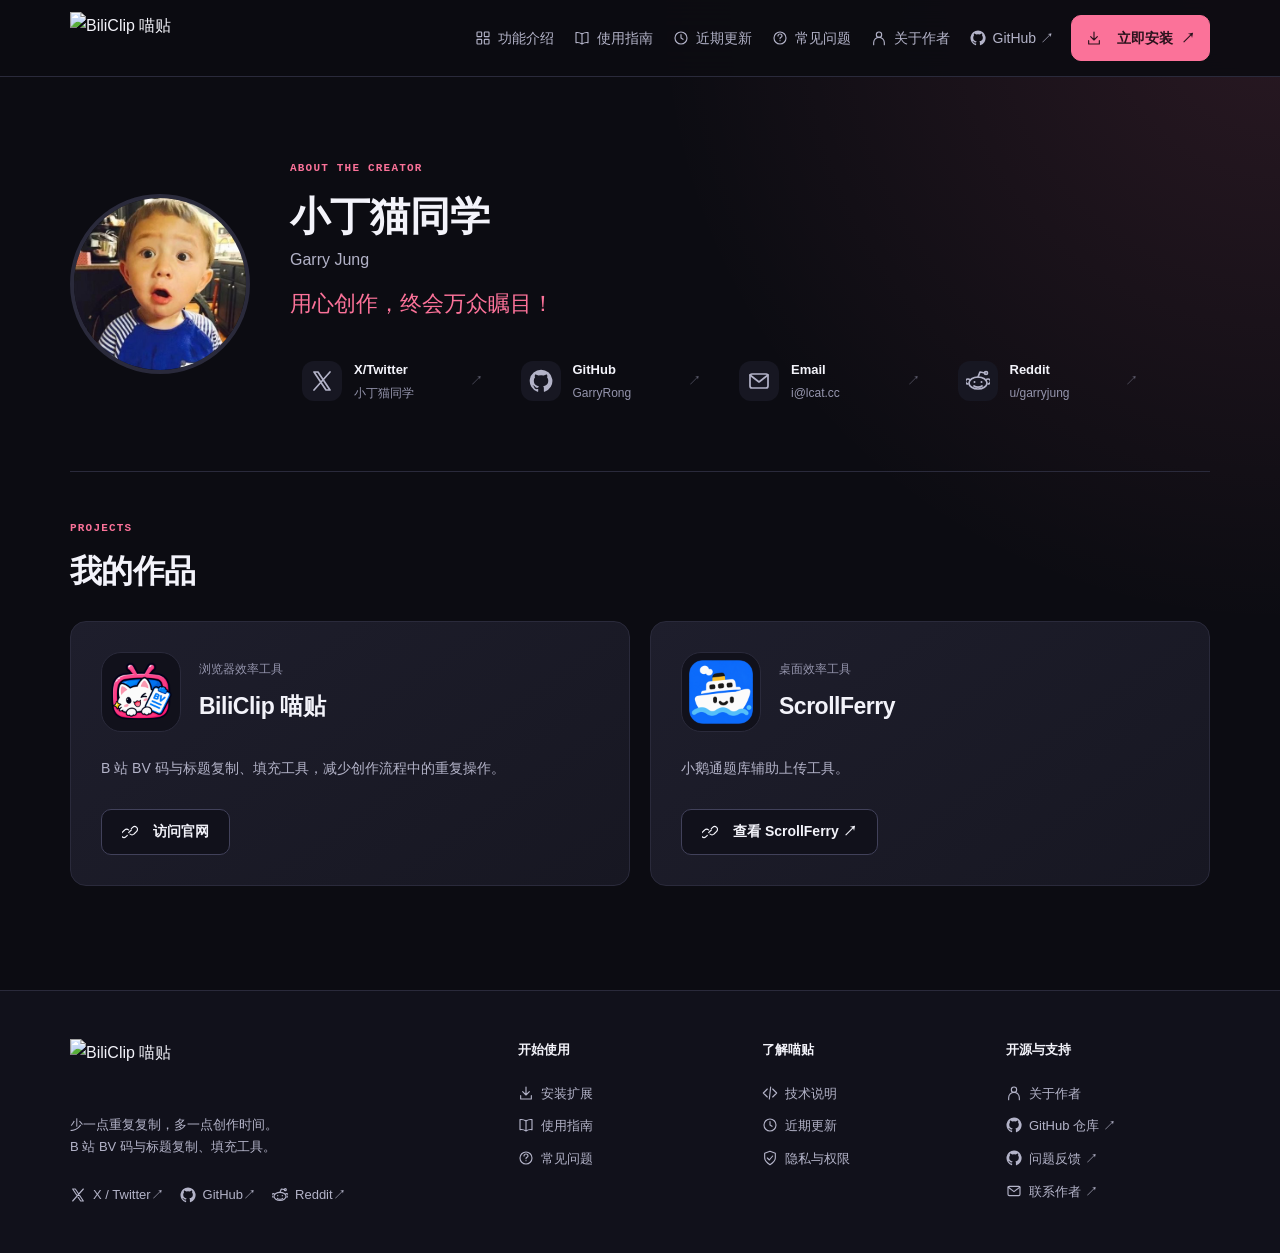
==== author.html @ 06445c4a "Add author social links to all website footers" ====
<!DOCTYPE html>
<html lang="zh-CN"><head><meta charset="UTF-8"><meta name="viewport" content="width=device-width, initial-scale=1.0"><title>关于作者 — BiliClip 喵贴</title><meta name="description" content="小丁猫同学 Garry Jung 的个人介绍与作品。用心创作，终会万众瞩目！"><link rel="icon" href="favicon.png"><style>

/* Shared visual system: homepage and privacy page */
:root { --bg:#0c0c12; --bg-2:#11111b; --card:#171722; --card-2:#1e1e2c; --border:#2a2a3b; --border-2:#41415a; --text:#f3f3fa; --text-2:#b3b3c8; --text-3:#9595ad; --pink:#fb7299; --pink-2:#ff94b2; --pink-dim:rgba(251,114,153,.09); --pink-glow:rgba(251,114,153,.12); --green:#62d4a0; --radius:16px; --radius-sm:10px; --maxw:1140px; --sans:-apple-system,BlinkMacSystemFont,'Segoe UI','PingFang SC','Microsoft YaHei',sans-serif; --mono:'SFMono-Regular',Consolas,monospace; }
* { box-sizing:border-box; margin:0; padding:0; }
html { scroll-behavior:smooth; }
body { font-family:var(--sans); background:var(--bg); color:var(--text); line-height:1.75; -webkit-font-smoothing:antialiased; }
body::before { content:''; position:absolute; top:0; right:0; width:min(680px,100%); height:680px; background:radial-gradient(ellipse at top right,var(--pink-glow),transparent 65%); pointer-events:none; z-index:-1; }
a { color:inherit; text-decoration:none; }
button { font:inherit; color:inherit; cursor:pointer; border:0; background:none; }
img,svg { vertical-align:middle; }
a,button,summary { -webkit-tap-highlight-color:transparent; }
a:focus-visible,button:focus-visible,summary:focus-visible { outline:2px solid var(--pink); outline-offset:5px; }
code { font: .88em var(--mono); color:var(--pink); background:var(--pink-dim); padding:2px 6px; border-radius:5px; overflow-wrap:anywhere; }
.skip-link { position:fixed; top:-100px; left:20px; z-index:200; padding:12px 18px; border-radius:var(--radius-sm); background:var(--card); }
.skip-link:focus { top:12px; }
.nav { position:fixed; inset:0 0 auto; z-index:100; background:rgba(12,12,18,.92); border-bottom:1px solid var(--border); backdrop-filter:blur(18px); -webkit-backdrop-filter:blur(18px); }
.nav-inner { max-width:1188px; margin:auto; padding:0 24px; height:76px; display:flex; align-items:center; justify-content:space-between; gap:24px; }
.nav-brand { display:inline-flex; flex-shrink:0; }
.brand-logo { width:176px; height:auto; display:block; }
.nav-links { display:flex; align-items:center; gap:2px; }
.nav-links a { font-size:13px; font-weight:500; color:var(--text-2); padding:10px 8px; border-radius:var(--radius-sm); white-space:nowrap; transition:background .2s,color .2s; }
.nav-links a:hover { color:var(--text); background:var(--card); }
.btn-p,.btn-s,.nav-links .nav-install { display:inline-flex; align-items:center; justify-content:center; gap:8px; min-height:46px; padding:11px 20px; border-radius:var(--radius-sm); font-size:14px; font-weight:600; line-height:1.5; transition:background .2s,border-color .2s,transform .2s; }
.btn-p,.nav-links .nav-install { color:#29121c; background:var(--pink); border:1px solid var(--pink); }
.btn-p:hover,.nav-links .nav-install:hover { background:var(--pink-2); border-color:var(--pink-2); color:#29121c; transform:translateY(-1px); }
.btn-s { color:var(--text); border:1px solid var(--border-2); background:var(--bg-2); }
.btn-s:hover { background:var(--pink-dim); border-color:var(--pink); }
.nav-links .nav-install { margin-left:12px; }
.nav-toggle { display:none; width:44px; height:44px; border:1px solid var(--border); border-radius:var(--radius-sm); }
.section { padding:72px 24px; scroll-margin-top:100px; }
.section-inner { max-width:var(--maxw); margin:auto; }
.eyebrow { display:inline-flex; font:600 11px var(--mono); letter-spacing:1.2px; color:var(--pink); margin-bottom:16px; }
.h2 { font-size:32px; font-weight:750; letter-spacing:-.6px; line-height:1.35; margin-bottom:12px; }
.lead { font-size:15px; color:var(--text-2); max-width:720px; margin-bottom:32px; }
.hero { padding-top:144px; }
.hero-grid { display:grid; grid-template-columns:1.05fr 1fr; gap:56px; align-items:center; }
.hero h1 { font-size:50px; font-weight:800; line-height:1.2; letter-spacing:-1.5px; margin-bottom:20px; }
.hero h1 .hl { color:var(--pink); }
.hero-sub { font-size:18px; font-weight:500; margin-bottom:12px; }
.hero-author-line { font-size:12px; color:var(--text-3); margin-bottom:20px; }
.hero-desc { font-size:15px; color:var(--text-2); margin-bottom:28px; }
.hero-actions { display:flex; gap:12px; flex-wrap:wrap; margin-bottom:20px; }
.hero-tags { display:flex; gap:12px 20px; flex-wrap:wrap; }
.hero-tag { display:flex; align-items:center; gap:6px; color:var(--text-3); font-size:12px; }
.store-shortcuts { display:flex; gap:8px; flex-wrap:wrap; margin-bottom:24px; }
.store-shortcuts a { display:inline-flex; align-items:center; gap:7px; min-height:40px; padding:8px 10px; border:1px solid var(--border); border-radius:var(--radius-sm); font-size:12px; color:var(--text-2); }
.store-shortcuts a:hover { border-color:var(--pink); color:var(--text); }
.browser-logo { width:20px; height:20px; object-fit:contain; flex-shrink:0; }
.store-card h3 .browser-logo { width:28px; height:28px; }
.feat-grid { display:grid; grid-template-columns:repeat(4,minmax(0,1fr)); gap:16px; }
.store-grid,.usage-grid { display:grid; grid-template-columns:repeat(3,minmax(0,1fr)); gap:16px; }
.install-grid,.tech-grid { display:grid; grid-template-columns:repeat(2,minmax(0,1fr)); gap:16px; }
.feat,.store-card,.steps-card,.tech-card,.usage-grid li,.cl-card,.faq-item { background:var(--card); border:1px solid var(--border); border-radius:var(--radius); }
.feat,.store-card,.steps-card,.tech-card,.usage-grid li { padding:24px; min-width:0; }
.feat h3,.store-card h3,.steps-card h3,.tech-head h3,.usage-grid h3 { font-size:17px; font-weight:650; line-height:1.5; margin-bottom:8px; }
.feat p,.store-card p,.step-item p,.tech-body,.usage-grid p,.script-option>p { font-size:14px; color:var(--text-2); line-height:1.8; }
.feat-ic { width:40px; height:40px; display:flex; align-items:center; justify-content:center; color:var(--pink); background:var(--pink-dim); border-radius:var(--radius-sm); margin-bottom:18px; }
.store-card { display:flex; flex-direction:column; align-items:flex-start; }
.store-card h3 { display:flex; gap:10px; align-items:center; margin-bottom:16px; }
.store-card p { margin-bottom:20px; }
.store-card .btn-s { margin-top:auto; width:100%; }
.store-version { width:100%; margin-bottom:20px; font-size:12px; }
.store-version div { display:flex; justify-content:space-between; gap:12px; padding:7px 0; border-top:1px solid var(--border); }
.store-version dt { flex-shrink:0; color:var(--text-3); }
.store-version dd { margin:0; text-align:right; color:var(--text-2); }
.store-note { margin:18px 0 28px; font-size:13px; color:var(--text-2); }
.store-note a,.resource-links,.faq-answer a { color:var(--pink); }
.resource-links { margin-top:24px; font-size:13px; }
.resource-links a:hover,.store-note a:hover,.faq-answer a:hover { text-decoration:underline; text-underline-offset:4px; }
.steps-card h3 { margin-bottom:24px; }
.step-item { display:flex; gap:14px; margin-bottom:22px; }
.step-item:last-child { margin-bottom:0; }
.step-num,.tech-num { display:inline-flex; align-items:center; justify-content:center; width:32px; height:32px; border-radius:var(--radius-sm); background:var(--pink-dim); color:var(--pink); font:600 13px var(--mono); flex-shrink:0; }
.step-item h4 { font-size:15px; font-weight:600; margin-bottom:4px; }
.script-option>p { margin-bottom:24px; }
.usage-grid { list-style:none; }
.usage-grid h3 { margin-top:16px; }
.tech-head { display:flex; align-items:center; gap:12px; margin-bottom:14px; }
.tech-head h3 { margin-bottom:0; }
.cl-timeline { border-left:1px solid var(--border); margin-left:6px; padding-left:24px; }
.cl-item { position:relative; margin-bottom:14px; }
.cl-item:last-child { margin-bottom:0; }
.cl-item::before { content:''; position:absolute; left:-30px; top:28px; width:10px; height:10px; border-radius:50%; background:var(--bg); border:2px solid var(--pink); }
.cl-item.latest::before { background:var(--pink); }
.cl-card { padding:22px 24px; }
.cl-ver { display:flex; align-items:center; flex-wrap:wrap; gap:10px; color:var(--text); font:600 16px var(--mono); }
.cl-badge { font:500 11px var(--sans); color:var(--pink); background:var(--pink-dim); padding:3px 8px; border-radius:6px; }
.cl-desc { color:var(--text-2); font-size:14px; margin-top:10px; }
.faq-list { max-width:none; }
.faq-item { margin-bottom:12px; overflow:hidden; }
.faq-q { list-style:none; display:flex; align-items:center; justify-content:space-between; gap:20px; padding:20px 24px; font-size:15px; font-weight:600; cursor:pointer; }
.faq-q::-webkit-details-marker { display:none; }
.faq-q::after { content:'+'; color:var(--pink); font-size:20px; flex-shrink:0; }
.faq-item[open] .faq-q::after { content:'−'; }
.faq-q:hover { background:var(--card-2); }
.faq-answer { color:var(--text-2); font-size:14px; padding:0 24px 22px; }
.cta-box { padding:48px; border-radius:var(--radius); border:1px solid var(--border); background:linear-gradient(120deg,var(--pink-dim),var(--card)); display:flex; align-items:center; justify-content:space-between; gap:24px; }
.cta-box h2 { font-size:28px; line-height:1.4; margin-bottom:8px; }
.cta-box p { color:var(--text-2); font-size:14px; }
.cta-box .btn-p { flex-shrink:0; }
.footer { background:var(--bg-2); border-top:1px solid var(--border); margin-top:32px; padding:48px 24px 0; }
.footer-inner { max-width:var(--maxw); margin:auto; display:grid; grid-template-columns:2fr repeat(3,1fr); gap:40px; padding-bottom:40px; }
.footer-brand p { margin-top:16px; font-size:13px; color:var(--text-2); max-width:250px; }
.footer-group h2 { font-size:13px; font-weight:600; margin-bottom:16px; }
.footer-group a { display:block; color:var(--text-2); font-size:13px; padding:5px 0; }
.footer-group a:hover { color:var(--pink); }

.policy-main { max-width:1140px; margin:auto; padding:140px 24px 64px; }
.policy-title { max-width:760px; margin:auto auto 32px; }
.policy-title h1 { font-size:36px; line-height:1.4; letter-spacing:-.7px; }
.policy-title p { color:var(--text-2); margin-top:12px; font-size:14px; }
.policy-content { max-width:760px; margin:auto; padding:32px; background:var(--card); border:1px solid var(--border); border-radius:var(--radius); }
.policy-content h2 { font-size:19px; margin:30px 0 12px; }
.policy-content p,.policy-content li { font-size:14px; color:var(--text-2); overflow-wrap:anywhere; }
.policy-content p { margin-bottom:12px; }
.policy-content strong { color:var(--text); }
.policy-content ul { padding-left:22px; margin-bottom:16px; }
.policy-content li { margin-bottom:8px; }
.policy-content .update { font-size:12px; color:var(--text-3); margin-bottom:24px; }
.policy-content .highlight { margin-top:24px; padding:20px; border:1px solid var(--border); background:var(--pink-dim); border-radius:var(--radius-sm); color:var(--text-2); font-size:14px; }
.policy-content .contact { margin-top:24px; padding-top:24px; border-top:1px solid var(--border); color:var(--text-2); font-size:13px; }
.policy-content a { color:var(--pink); }
@media(max-width:1100px) { .hero-grid { grid-template-columns:1fr; gap:40px; } .hero h1 { font-size:42px; } .feat-grid { grid-template-columns:repeat(2,minmax(0,1fr)); } .nav-inner { height:68px; } .brand-logo { width:156px; } .nav-toggle { display:inline-flex; align-items:center; justify-content:center; } .nav-links { display:none; } .nav-links.is-open { display:flex; position:absolute; top:68px; left:16px; right:16px; padding:12px; flex-direction:column; align-items:stretch; gap:4px; background:var(--bg-2); border:1px solid var(--border); border-radius:var(--radius); box-shadow:0 16px 40px #0006; max-height:calc(100dvh - 84px); overflow-y:auto; } .nav-links.is-open a { padding:12px 16px; } .nav-links .nav-install { margin:8px 0 0; } .install-grid { grid-template-columns:1fr; } .footer-inner { grid-template-columns:repeat(3,1fr); gap:32px; } .footer-brand { grid-column:1/-1; } .footer-brand p { max-width:none; } .cta-box { padding:32px; } }
@media(max-width:600px) { .nav-inner { padding:0 20px; } .section { padding:48px 20px; scroll-margin-top:88px; } .hero { padding-top:116px; } .hero h1 { font-size:36px; } .hero-sub { font-size:17px; } .h2 { font-size:27px; } .feat-grid,.store-grid,.usage-grid,.tech-grid { grid-template-columns:1fr; } .hero-tags { gap:10px 14px; } .hero-actions .btn-p,.hero-actions .btn-s { flex:1; } .cta-box { padding:28px 24px; flex-direction:column; align-items:flex-start; } .cta-box h2 { font-size:24px; } .cta-box .btn-p { width:100%; } .footer { padding:36px 20px 0; } .footer-inner { grid-template-columns:repeat(2,minmax(0,1fr)); gap:28px; }  .policy-main { padding:112px 20px 48px; } .policy-title h1 { font-size:28px; } .policy-content { padding:24px 20px; } }
@media(prefers-reduced-motion:reduce) { html { scroll-behavior:auto; } *,*::before,*::after { animation:none!important; transition:none!important; } }
/* ===== 演示窗口 ===== */
.demo {
  background: var(--bg-2); border: 1px solid var(--border);
  border-radius: 16px; overflow: hidden;
  box-shadow: 0 24px 80px rgba(0,0,0,0.5);
  animation: floatY 6s ease-in-out infinite;
}
@keyframes floatY { 0%,100% { transform: translateY(0); } 50% { transform: translateY(-8px); } }
.demo-bar { display: flex; align-items: center; gap: 8px; padding: 12px 16px; background: var(--card); border-bottom: 1px solid var(--border); }
.demo-dot { width: 12px; height: 12px; border-radius: 50%; }
.demo-dot.r { background: #ff5f57; }
.demo-dot.y { background: #febc2e; }
.demo-dot.g { background: #28c840; }
.demo-url {
  flex: 1; margin-left: 10px; background: var(--bg);
  border: 1px solid var(--border); border-radius: 6px;
  padding: 5px 12px; font-family: var(--mono); font-size: 11px;
  color: var(--text-3); overflow: hidden; white-space: nowrap; text-overflow: ellipsis;
}
.demo-stage { padding: 20px; min-height: 350px; position: relative; }
.demo-status { display: flex; align-items: center; justify-content: space-between; margin-bottom: 16px; }
.demo-status-text { font-family: var(--mono); font-size: 11px; color: var(--text-3); }
.demo-dots { display: flex; gap: 6px; }
.demo-dots span { width: 6px; height: 6px; border-radius: 50%; background: var(--border); transition: background 0.3s; }
.demo-dots span.on { background: var(--pink); }
.demo-dots span.ok { background: var(--green); }
.demo-pane { display: none; animation: paneIn 0.4s ease; }
.demo-pane.active { display: block; }
@keyframes paneIn { from { opacity: 0; transform: translateY(8px); } to { opacity: 1; transform: translateY(0); } }

.vid-card { background: var(--card); border: 1px solid var(--border); border-radius: 10px; overflow: hidden; }
.vid-thumb {
  height: 110px; background: linear-gradient(135deg, #2a1a2e 0%, #1a1a2e 50%, #1a2a3a 100%);
  display: flex; align-items: center; justify-content: center; position: relative;
}
.vid-play { width: 42px; height: 42px; background: rgba(251,114,153,0.9); border-radius: 50%; display: flex; align-items: center; justify-content: center; }
.vid-info { padding: 14px; }
.vid-title { font-size: 14px; font-weight: 600; margin-bottom: 10px; line-height: 1.45; }
.vid-row { display: flex; align-items: center; justify-content: space-between; gap: 10px; }
.vid-bv {
  font-family: var(--mono); font-size: 12px; color: var(--pink);
  background: var(--pink-dim); padding: 3px 10px; border-radius: 4px;
  border: 1px solid rgba(251,114,153,0.15);
}
.vid-copy {
  display: inline-flex; align-items: center; gap: 5px;
  padding: 6px 14px; background: var(--pink); color: #fff;
  border-radius: 6px; font-size: 12px; font-weight: 500; transition: background 0.2s;
}
.vid-copy.done { background: var(--green); }

.form-label { font-size: 12px; color: var(--text-2); margin-bottom: 6px; font-weight: 500; }
.form-field {
  background: var(--bg); border: 1px solid var(--border); border-radius: 8px;
  padding: 10px 14px; font-size: 13px; color: var(--text);
  margin-bottom: 14px; min-height: 40px; display: flex; align-items: center;
  transition: border-color 0.3s; overflow: hidden;
}
.form-field.filled { border-color: var(--green); background: rgba(82,201,142,0.04); }
.form-field .bv { font-family: var(--mono); color: var(--pink); }
.paste-bar {
  display: flex; align-items: center; justify-content: center; gap: 8px;
  padding: 10px; background: var(--pink-dim);
  border: 1px dashed rgba(251,114,153,0.3); border-radius: 8px;
  font-size: 13px; color: var(--pink); font-weight: 500; margin-top: 6px;
}
.demo-toast {
  position: absolute; top: 50%; left: 50%;
  transform: translate(-50%,-50%) scale(0.8);
  background: rgba(18,18,28,0.96); border: 1px solid var(--green);
  color: var(--green); padding: 10px 20px; border-radius: 8px;
  font-size: 13px; font-weight: 500; opacity: 0; pointer-events: none;
  transition: all 0.3s; display: flex; align-items: center; gap: 6px; z-index: 10;
}
.demo-toast.show { opacity: 1; transform: translate(-50%,-50%) scale(1); }


.demo { border-radius:var(--radius); animation:none; box-shadow:0 20px 60px #0004; }
.demo-caption { padding:12px 16px; font-size:12px; border-bottom:1px solid var(--border); }
.demo-caption span { margin-left:12px; color:var(--text-2); }
.vid-copy:disabled { cursor:default; opacity:1; }

.link-icon { display:inline-block; width:16px; height:16px; flex-shrink:0; vertical-align:-3px; margin-right:7px; }
.nav-links { flex-wrap:wrap; justify-content:flex-end; }
.nav-inner { height:auto; min-height:76px; padding-top:12px; padding-bottom:12px; }
.author-main { max-width:1188px; margin:auto; padding:152px 24px 72px; }
.author-intro { display:grid; grid-template-columns:180px 1fr; gap:40px; align-items:center; margin-bottom:56px; }
.author-avatar { display:block; width:180px; height:180px; border-radius:50%; object-fit:cover; border:4px solid var(--border); }
.author-intro h1 { font-size:40px; line-height:1.3; margin-bottom:14px; }
.author-intro h1 span { display:block; font-size:16px; font-weight:500; color:var(--text-2); margin-top:8px; }
.author-tagline { font-size:22px; color:var(--pink); margin-bottom:24px; }
.author-socials { display:flex; flex-wrap:wrap; gap:12px; }
.author-works { border-top:1px solid var(--border); padding-top:40px; }
.author-work-grid { display:grid; grid-template-columns:repeat(2,minmax(0,1fr)); gap:20px; }
.author-work { display:flex; flex-direction:column; align-items:flex-start; padding:28px; border:1px solid var(--border); background:var(--card); border-radius:var(--radius); }
.author-work h3 { font-size:22px; margin-bottom:10px; }
.author-work p { color:var(--text-2); font-size:14px; margin-bottom:24px; }
.author-work .btn-s { margin-top:auto; }
@media(max-width:1100px) { .nav-inner { height:68px; min-height:68px; padding-top:0; padding-bottom:0; } .nav-links.is-open { flex-wrap:nowrap; } }
@media(max-width:600px) { .author-main { padding:112px 20px 48px; } .author-intro { grid-template-columns:1fr; gap:24px; } .author-avatar { width:136px; height:136px; } .author-intro h1 { font-size:32px; } .author-tagline { font-size:20px; } .author-work-grid { grid-template-columns:1fr; } }
.nav .brand-logo { width:152px; }
.nav-inner { gap:16px; }
.nav-links { gap:0; }
.nav-links a { font-size:12px; padding:8px 5px; }
.nav-links .nav-install { padding:10px 14px; margin-left:6px; }
@media(max-width:1100px) { .nav-links.is-open a { font-size:14px; padding:12px 16px; } .nav-links .nav-install { margin-left:0; } }
.nav-links a { font-size:14px; padding:10px 12px; }
.nav .brand-logo { width:176px; }

.author-works .h2 { margin-bottom:28px; }
.author-work { position:relative; overflow:hidden; padding:30px; background:linear-gradient(145deg,var(--card-2),var(--card)); transition:border-color .2s,transform .2s; }
.author-work:hover { border-color:var(--border-2); transform:translateY(-3px); }
.work-heading { display:flex; align-items:center; gap:18px; margin-bottom:24px; }
.work-logo { display:flex; align-items:center; justify-content:center; width:80px; height:80px; flex-shrink:0; background:var(--bg-2); border:1px solid var(--border); border-radius:20px; }
.work-logo img { width:64px; height:64px; object-fit:contain; border-radius:12px; }
.work-category { display:block; font-size:12px; color:var(--text-3); margin-bottom:6px; }
.work-heading h3 { margin:0; font-size:23px; letter-spacing:-.5px; }
.author-work > p { flex:1; margin-bottom:28px; }
.author-work .btn-s { background:var(--bg-2); }
@media(max-width:600px) { .author-work { padding:24px; } .work-logo { width:64px; height:64px; border-radius:16px; } .work-logo img { width:50px; height:50px; } .work-heading { gap:14px; } .work-heading h3 { font-size:21px; } }
.nav-links { gap:2px; }
.nav-links a { padding:10px 9px; }

.author-socials { display:grid; grid-template-columns:repeat(3,minmax(0,1fr)); gap:20px; max-width:650px; margin-top:8px; }
.social-link { display:flex; align-items:center; gap:12px; min-width:0; padding:10px 0; border-radius:10px; transition:color .18s; }
.social-mark { display:flex; align-items:center; justify-content:center; width:40px; height:40px; flex-shrink:0; border-radius:12px; background:var(--card); color:var(--text-2); transition:background .18s,color .18s; }
.author-socials .link-icon { width:24px; height:24px; margin:0; }
.social-text { display:flex; flex-direction:column; align-items:flex-start; gap:2px; min-width:0; }
.social-platform { font-size:13px; font-weight:600; color:var(--text); }
.social-account { font-size:12px; font-weight:400; color:var(--text-3); line-height:1.6; white-space:nowrap; }
.social-arrow { font-size:13px; color:var(--text-3); margin-left:auto; opacity:.6; transition:color .18s,opacity .18s; }
.social-link:hover .social-mark { background:var(--pink-dim); color:var(--pink); }
.social-link:hover .social-arrow { color:var(--pink); opacity:1; }
@media(max-width:600px) { .author-socials { grid-template-columns:1fr; gap:2px; max-width:100%; } .social-link { padding:12px 0; } .social-link + .social-link { border-top:1px solid var(--border); border-radius:0; } }


.social-link { padding:12px; cursor:pointer; transition:background .18s,box-shadow .18s; }
.social-account { text-decoration:none; }
.social-link:hover,.social-link:focus-visible { background:var(--pink-dim); box-shadow:inset 0 0 0 1px rgba(251,114,153,.28); }
.social-link:hover .social-platform,.social-link:focus-visible .social-platform { color:var(--pink); }
.social-link:hover .social-account,.social-link:focus-visible .social-account { color:var(--text); text-decoration:none; }
.social-link:hover .social-arrow,.social-link:focus-visible .social-arrow { color:var(--pink); opacity:1; transform:translate(2px,-2px); }
.social-link:focus-visible .social-mark { background:var(--pink-dim); color:var(--pink); }
.social-arrow { transition:color .18s,opacity .18s,transform .18s; }
@media(max-width:600px) { .social-link { padding:14px 12px; } }

.social-link { position:relative; }
.social-tooltip { position:absolute; top:calc(100% + 8px); left:0; z-index:10; width:max-content; max-width:260px; padding:8px 12px; border:1px solid var(--border-2); border-radius:10px; background:var(--card-2); box-shadow:0 8px 24px #0004; color:var(--text); font-size:12px; font-weight:400; line-height:1.6; pointer-events:none; opacity:0; visibility:hidden; transform:translateY(-4px); transition:opacity .16s,transform .16s,visibility .16s; }
.social-link:hover .social-tooltip,.social-link:focus-visible .social-tooltip { opacity:1; visibility:visible; transform:translateY(0); }
.social-link:last-child .social-tooltip { left:auto; right:0; }
@media(max-width:600px) { .social-tooltip { top:auto; bottom:calc(100% + 6px); } .social-link:last-child .social-tooltip { left:0; right:auto; } }

.author-socials { grid-template-columns:repeat(4,minmax(0,1fr)); max-width:860px; gap:14px; }

@media(max-width:800px) { .author-socials { grid-template-columns:repeat(2,minmax(0,1fr)); } }
@media(max-width:600px) { .author-socials { grid-template-columns:1fr; gap:2px; } }

.footer-socials { display:flex; flex-wrap:wrap; gap:8px 16px; margin-top:18px; }
.footer-socials a { display:inline-flex; align-items:center; min-height:36px; color:var(--text-2); font-size:13px; }
.footer-socials a:hover { color:var(--pink); }
.footer-socials a:focus-visible { outline:2px solid var(--pink); outline-offset:4px; border-radius:4px; }
</style></head><body id="top"><a class="skip-link" href="/#install">跳到安装入口</a>
<nav class="nav" aria-label="主导航">
  <div class="nav-inner">
    <a href="/#top" class="nav-brand" aria-label="BiliClip 喵贴首页"><img src="/logo-header.png" alt="BiliClip 喵贴" class="brand-logo" width="176" height="52"></a>
    <div class="nav-links" id="navLinks">
<a href="/#features"><svg class="link-icon" viewBox="0 0 24 24" fill="none" stroke="currentColor" stroke-width="1.7" aria-hidden="true"><rect x="3" y="3" width="7" height="7" rx="1"/><rect x="14" y="3" width="7" height="7" rx="1"/><rect x="3" y="14" width="7" height="7" rx="1"/><rect x="14" y="14" width="7" height="7" rx="1"/></svg>功能介绍</a>
<a href="/#usage"><svg class="link-icon" viewBox="0 0 24 24" fill="none" stroke="currentColor" stroke-width="1.7" stroke-linecap="round" stroke-linejoin="round" aria-hidden="true"><path d="M12 5v16M3 4c4-1 6 0 9 2 3-2 5-3 9-2v15c-4-1-6 0-9 2-3-2-5-3-9-2Z"/></svg>使用指南</a>
<a href="/#changelog"><svg class="link-icon" viewBox="0 0 24 24" fill="none" stroke="currentColor" stroke-width="1.7" stroke-linecap="round" stroke-linejoin="round" aria-hidden="true"><circle cx="12" cy="12" r="9"/><path d="M12 7v5l3 2"/></svg>近期更新</a>
<a href="/#faq"><svg class="link-icon" viewBox="0 0 24 24" fill="none" stroke="currentColor" stroke-width="1.7" stroke-linecap="round" stroke-linejoin="round" aria-hidden="true"><circle cx="12" cy="12" r="9"/><path d="M9 9a3 3 0 0 1 6 0c0 2-3 2-3 4m0 3h.01"/></svg>常见问题</a>
<a href="/author.html"><svg class="link-icon" viewBox="0 0 24 24" fill="none" stroke="currentColor" stroke-width="1.7" stroke-linecap="round" stroke-linejoin="round" aria-hidden="true"><circle cx="12" cy="7" r="4"/><path d="M4 22v-3a8 8 0 0 1 16 0v3"/></svg>关于作者</a>
<a href="https://github.com/GarryRong/BiliClip" target="_blank" rel="noopener noreferrer"><svg class="link-icon" viewBox="0 0 24 24" fill="none" stroke="currentColor" stroke-width="1.7" stroke-linecap="round" stroke-linejoin="round" aria-hidden="true"><path fill="currentColor" stroke="none" d="M12 .7a11.3 11.3 0 0 0-3.57 22.02c.56.1.77-.24.77-.54v-2.1c-3.14.68-3.8-1.33-3.8-1.33-.51-1.3-1.26-1.65-1.26-1.65-1.03-.7.08-.69.08-.69 1.14.08 1.74 1.17 1.74 1.17 1.01 1.73 2.65 1.23 3.3.94.1-.73.4-1.23.72-1.51-2.51-.29-5.15-1.26-5.15-5.59 0-1.23.44-2.24 1.17-3.03-.12-.29-.51-1.43.11-2.97 0 0 .95-.3 3.11 1.16a10.8 10.8 0 0 1 5.66 0c2.16-1.46 3.1-1.16 3.1-1.16.63 1.54.24 2.68.12 2.97.73.79 1.16 1.8 1.16 3.03 0 4.34-2.64 5.3-5.17 5.58.41.36.77 1.04.77 2.1v3.1c0 .3.2.65.78.54A11.3 11.3 0 0 0 12 .7Z"/></svg>GitHub ↗</a>
<a href="/#install" class="nav-install"><svg class="link-icon" viewBox="0 0 24 24" fill="none" stroke="currentColor" stroke-width="1.7" stroke-linecap="round" stroke-linejoin="round" aria-hidden="true"><path d="M12 3v12m-5-5 5 5 5-5M4 16v5h16v-5"/></svg>立即安装 <span aria-hidden="true">↗</span></a>
</div>
    <button class="nav-toggle" id="navToggle" aria-label="菜单" aria-controls="navLinks" aria-expanded="false"><svg width="20" height="20" viewBox="0 0 24 24" fill="none" stroke="currentColor" stroke-width="1.8" stroke-linecap="round" aria-hidden="true"><path d="M4 6h16M4 12h16M4 18h16"/></svg></button>
  </div>
</nav>
<main class="author-main">
  <section class="author-intro" aria-labelledby="author-title">
    <img class="author-avatar" src="[data-uri]" alt="小丁猫同学的头像" width="180" height="180">
    <div><div class="eyebrow">ABOUT THE CREATOR</div><h1 id="author-title">小丁猫同学<span>Garry Jung</span></h1><p class="author-tagline">用心创作，终会万众瞩目！</p>
      <div class="author-socials"><a class="social-link" href="https://x.com/TavvCat" aria-describedby="social-tip-x" target="_blank" rel="noopener noreferrer"><span class="social-mark"><svg class="link-icon" viewBox="0 0 24 24" fill="none" stroke="currentColor" stroke-width="1.7" stroke-linecap="round" stroke-linejoin="round" aria-hidden="true"><path d="M4 3h4l12 18h-4L4 3ZM20 3 4 21"/></svg></span><span class="social-text"><span class="social-platform">X/Twitter</span><span class="social-account">小丁猫同学</span></span><span class="social-arrow" aria-hidden="true">↗</span><span class="social-tooltip" id="social-tip-x" role="tooltip">来 X 串个门 ↗</span></a><a class="social-link" href="https://github.com/GarryRong" aria-describedby="social-tip-github" target="_blank" rel="noopener noreferrer"><span class="social-mark"><svg class="link-icon" viewBox="0 0 24 24" fill="none" stroke="currentColor" stroke-width="1.7" stroke-linecap="round" stroke-linejoin="round" aria-hidden="true"><path fill="currentColor" stroke="none" d="M12 .7a11.3 11.3 0 0 0-3.57 22.02c.56.1.77-.24.77-.54v-2.1c-3.14.68-3.8-1.33-3.8-1.33-.51-1.3-1.26-1.65-1.26-1.65-1.03-.7.08-.69.08-.69 1.14.08 1.74 1.17 1.74 1.17 1.01 1.73 2.65 1.23 3.3.94.1-.73.4-1.23.72-1.51-2.51-.29-5.15-1.26-5.15-5.59 0-1.23.44-2.24 1.17-3.03-.12-.29-.51-1.43.11-2.97 0 0 .95-.3 3.11 1.16a10.8 10.8 0 0 1 5.66 0c2.16-1.46 3.1-1.16 3.1-1.16.63 1.54.24 2.68.12 2.97.73.79 1.16 1.8 1.16 3.03 0 4.34-2.64 5.3-5.17 5.58.41.36.77 1.04.77 2.1v3.1c0 .3.2.65.78.54A11.3 11.3 0 0 0 12 .7Z"/></svg></span><span class="social-text"><span class="social-platform">GitHub</span><span class="social-account">GarryRong</span></span><span class="social-arrow" aria-hidden="true">↗</span><span class="social-tooltip" id="social-tip-github" role="tooltip">代码都在这儿，随便逛逛 ↗</span></a><a class="social-link" href="mailto:i@lcat.cc" aria-describedby="social-tip-email"><span class="social-mark"><svg class="link-icon" viewBox="0 0 24 24" fill="none" stroke="currentColor" stroke-width="1.7" stroke-linecap="round" stroke-linejoin="round" aria-hidden="true"><rect x="3" y="5" width="18" height="14" rx="2"/><path d="m3 6 9 7 9-7"/></svg></span><span class="social-text"><span class="social-platform">Email</span><span class="social-account">i@lcat.cc</span></span><span class="social-arrow" aria-hidden="true">↗</span><span class="social-tooltip" id="social-tip-email" role="tooltip">叮！给我投递一封信 ✉</span></a><a class="social-link social-reddit" href="https://www.reddit.com/user/garryjung/" aria-describedby="social-tip-reddit" target="_blank" rel="noopener noreferrer"><span class="social-mark"><svg class="link-icon" viewBox="0 0 24 24" fill="none" stroke="currentColor" stroke-width="1.7" stroke-linecap="round" stroke-linejoin="round" aria-hidden="true"><path d="m12 8 2-5 5 1"/><circle cx="20" cy="4" r="1.5"/><ellipse cx="12" cy="14" rx="9" ry="6"/><path d="M4 11a2.5 2.5 0 1 0-2 4m18-4a2.5 2.5 0 1 1 2 4m-14 2c2 1.5 6 1.5 8 0"/><circle cx="8.5" cy="13" r="1" fill="currentColor" stroke="none"/><circle cx="15.5" cy="13" r="1" fill="currentColor" stroke="none"/></svg></span><span class="social-text"><span class="social-platform">Reddit</span><span class="social-account">u/garryjung</span></span><span class="social-arrow" aria-hidden="true">↗</span><span class="social-tooltip" id="social-tip-reddit" role="tooltip">来 Reddit 蹲点新鲜话题 ↗</span></a></div>
    </div>
  </section>
  <section class="author-works" aria-labelledby="works-title"><div class="eyebrow">PROJECTS</div><h2 class="h2" id="works-title">我的作品</h2>
    <div class="author-work-grid">
      <article class="author-work"><div class="work-heading"><div class="work-logo"><img src="assets/biliclip-logo.png" alt="" width="64" height="64"></div><div><span class="work-category">浏览器效率工具</span><h3>BiliClip 喵贴</h3></div></div><p>B 站 BV 码与标题复制、填充工具，减少创作流程中的重复操作。</p><a class="btn-s" href="/"><svg class="link-icon" viewBox="0 0 24 24" fill="none" stroke="currentColor" stroke-width="1.7" stroke-linecap="round" stroke-linejoin="round" aria-hidden="true"><path d="m10 13 4-4m-6 8-2 2a4 4 0 0 1-6-6l4-4a4 4 0 0 1 6 0m4-2 2-2a4 4 0 0 1 6 6l-4 4a4 4 0 0 1-6 0"/></svg>访问官网</a></article>
      <article class="author-work"><div class="work-heading"><div class="work-logo"><img src="assets/scrollferry-logo.png" alt="" width="64" height="64"></div><div><span class="work-category">桌面效率工具</span><h3>ScrollFerry</h3></div></div><p>小鹅通题库辅助上传工具。</p><a class="btn-s" href="https://github.com/GarryRong/ScrollFerry" target="_blank" rel="noopener noreferrer"><svg class="link-icon" viewBox="0 0 24 24" fill="none" stroke="currentColor" stroke-width="1.7" stroke-linecap="round" stroke-linejoin="round" aria-hidden="true"><path d="m10 13 4-4m-6 8-2 2a4 4 0 0 1-6-6l4-4a4 4 0 0 1 6 0m4-2 2-2a4 4 0 0 1 6 6l-4 4a4 4 0 0 1-6 0"/></svg>查看 ScrollFerry ↗</a></article>
    </div>
  </section>
</main><footer class="footer">
  <div class="footer-inner">
    <div class="footer-brand"><a href="/#top" aria-label="BiliClip 喵贴首页"><img src="/logo-footer.png" alt="BiliClip 喵贴" class="brand-logo" width="180" height="60" loading="lazy"></a><p>少一点重复复制，多一点创作时间。<br>B 站 BV 码与标题复制、填充工具。</p><nav class="footer-socials" aria-label="作者社交媒体"><a href="https://x.com/TavvCat" target="_blank" rel="noopener noreferrer"><svg class="link-icon" viewBox="0 0 24 24" fill="none" stroke="currentColor" stroke-width="1.7" stroke-linecap="round" stroke-linejoin="round" aria-hidden="true"><path d="M4 3h4l12 18h-4L4 3ZM20 3 4 21"/></svg>X / Twitter<span aria-hidden="true"> ↗</span></a><a href="https://github.com/GarryRong" target="_blank" rel="noopener noreferrer"><svg class="link-icon" viewBox="0 0 24 24" fill="none" stroke="currentColor" stroke-width="1.7" stroke-linecap="round" stroke-linejoin="round" aria-hidden="true"><path fill="currentColor" stroke="none" d="M12 .7a11.3 11.3 0 0 0-3.57 22.02c.56.1.77-.24.77-.54v-2.1c-3.14.68-3.8-1.33-3.8-1.33-.51-1.3-1.26-1.65-1.26-1.65-1.03-.7.08-.69.08-.69 1.14.08 1.74 1.17 1.74 1.17 1.01 1.73 2.65 1.23 3.3.94.1-.73.4-1.23.72-1.51-2.51-.29-5.15-1.26-5.15-5.59 0-1.23.44-2.24 1.17-3.03-.12-.29-.51-1.43.11-2.97 0 0 .95-.3 3.11 1.16a10.8 10.8 0 0 1 5.66 0c2.16-1.46 3.1-1.16 3.1-1.16.63 1.54.24 2.68.12 2.97.73.79 1.16 1.8 1.16 3.03 0 4.34-2.64 5.3-5.17 5.58.41.36.77 1.04.77 2.1v3.1c0 .3.2.65.78.54A11.3 11.3 0 0 0 12 .7Z"/></svg>GitHub<span aria-hidden="true"> ↗</span></a><a href="https://www.reddit.com/user/garryjung/" target="_blank" rel="noopener noreferrer"><svg class="link-icon" viewBox="0 0 24 24" fill="none" stroke="currentColor" stroke-width="1.7" stroke-linecap="round" stroke-linejoin="round" aria-hidden="true"><path d="m12 8 2-5 5 1"/><circle cx="20" cy="4" r="1.5"/><ellipse cx="12" cy="14" rx="9" ry="6"/><path d="M4 11a2.5 2.5 0 1 0-2 4m18-4a2.5 2.5 0 1 1 2 4m-14 2c2 1.5 6 1.5 8 0"/><circle cx="8.5" cy="13" r="1" fill="currentColor" stroke="none"/><circle cx="15.5" cy="13" r="1" fill="currentColor" stroke="none"/></svg>Reddit<span aria-hidden="true"> ↗</span></a></nav></div>
    <div class="footer-group"><h2>开始使用</h2><a href="/#install"><svg class="link-icon" viewBox="0 0 24 24" fill="none" stroke="currentColor" stroke-width="1.7" stroke-linecap="round" stroke-linejoin="round" aria-hidden="true"><path d="M12 3v12m-5-5 5 5 5-5M4 16v5h16v-5"/></svg>安装扩展</a><a href="/#usage"><svg class="link-icon" viewBox="0 0 24 24" fill="none" stroke="currentColor" stroke-width="1.7" stroke-linecap="round" stroke-linejoin="round" aria-hidden="true"><path d="M12 5v16M3 4c4-1 6 0 9 2 3-2 5-3 9-2v15c-4-1-6 0-9 2-3-2-5-3-9-2Z"/></svg>使用指南</a><a href="/#faq"><svg class="link-icon" viewBox="0 0 24 24" fill="none" stroke="currentColor" stroke-width="1.7" stroke-linecap="round" stroke-linejoin="round" aria-hidden="true"><circle cx="12" cy="12" r="9"/><path d="M9 9a3 3 0 0 1 6 0c0 2-3 2-3 4m0 3h.01"/></svg>常见问题</a></div>
    <div class="footer-group"><h2>了解喵贴</h2><a href="/#tech"><svg class="link-icon" viewBox="0 0 24 24" fill="none" stroke="currentColor" stroke-width="1.7" stroke-linecap="round" stroke-linejoin="round" aria-hidden="true"><path d="m8 6-6 6 6 6m8-12 6 6-6 6m-3-15-2 18"/></svg>技术说明</a><a href="/#changelog"><svg class="link-icon" viewBox="0 0 24 24" fill="none" stroke="currentColor" stroke-width="1.7" stroke-linecap="round" stroke-linejoin="round" aria-hidden="true"><circle cx="12" cy="12" r="9"/><path d="M12 7v5l3 2"/></svg>近期更新</a><a href="/privacy.html"><svg class="link-icon" viewBox="0 0 24 24" fill="none" stroke="currentColor" stroke-width="1.7" stroke-linecap="round" stroke-linejoin="round" aria-hidden="true"><path d="m12 2 8 3v7c0 5-8 10-8 10S4 17 4 12V5Z"/><path d="m8 12 3 3 5-6"/></svg>隐私与权限</a></div>
    <div class="footer-group"><h2>开源与支持</h2><a href="/author.html"><svg class="link-icon" viewBox="0 0 24 24" fill="none" stroke="currentColor" stroke-width="1.7" stroke-linecap="round" stroke-linejoin="round" aria-hidden="true"><circle cx="12" cy="7" r="4"/><path d="M4 22v-3a8 8 0 0 1 16 0v3"/></svg>关于作者</a><a href="https://github.com/GarryRong/BiliClip" target="_blank" rel="noopener noreferrer"><svg class="link-icon" viewBox="0 0 24 24" fill="none" stroke="currentColor" stroke-width="1.7" stroke-linecap="round" stroke-linejoin="round" aria-hidden="true"><path fill="currentColor" stroke="none" d="M12 .7a11.3 11.3 0 0 0-3.57 22.02c.56.1.77-.24.77-.54v-2.1c-3.14.68-3.8-1.33-3.8-1.33-.51-1.3-1.26-1.65-1.26-1.65-1.03-.7.08-.69.08-.69 1.14.08 1.74 1.17 1.74 1.17 1.01 1.73 2.65 1.23 3.3.94.1-.73.4-1.23.72-1.51-2.51-.29-5.15-1.26-5.15-5.59 0-1.23.44-2.24 1.17-3.03-.12-.29-.51-1.43.11-2.97 0 0 .95-.3 3.11 1.16a10.8 10.8 0 0 1 5.66 0c2.16-1.46 3.1-1.16 3.1-1.16.63 1.54.24 2.68.12 2.97.73.79 1.16 1.8 1.16 3.03 0 4.34-2.64 5.3-5.17 5.58.41.36.77 1.04.77 2.1v3.1c0 .3.2.65.78.54A11.3 11.3 0 0 0 12 .7Z"/></svg>GitHub 仓库 ↗</a><a href="https://github.com/GarryRong/BiliClip/issues" target="_blank" rel="noopener noreferrer"><svg class="link-icon" viewBox="0 0 24 24" fill="none" stroke="currentColor" stroke-width="1.7" stroke-linecap="round" stroke-linejoin="round" aria-hidden="true"><path fill="currentColor" stroke="none" d="M12 .7a11.3 11.3 0 0 0-3.57 22.02c.56.1.77-.24.77-.54v-2.1c-3.14.68-3.8-1.33-3.8-1.33-.51-1.3-1.26-1.65-1.26-1.65-1.03-.7.08-.69.08-.69 1.14.08 1.74 1.17 1.74 1.17 1.01 1.73 2.65 1.23 3.3.94.1-.73.4-1.23.72-1.51-2.51-.29-5.15-1.26-5.15-5.59 0-1.23.44-2.24 1.17-3.03-.12-.29-.51-1.43.11-2.97 0 0 .95-.3 3.11 1.16a10.8 10.8 0 0 1 5.66 0c2.16-1.46 3.1-1.16 3.1-1.16.63 1.54.24 2.68.12 2.97.73.79 1.16 1.8 1.16 3.03 0 4.34-2.64 5.3-5.17 5.58.41.36.77 1.04.77 2.1v3.1c0 .3.2.65.78.54A11.3 11.3 0 0 0 12 .7Z"/></svg>问题反馈 ↗</a><a href="mailto:i@lcat.cc"><svg class="link-icon" viewBox="0 0 24 24" fill="none" stroke="currentColor" stroke-width="1.7" stroke-linecap="round" stroke-linejoin="round" aria-hidden="true"><rect x="3" y="5" width="18" height="14" rx="2"/><path d="m3 6 9 7 9-7"/></svg>联系作者 ↗</a></div>
  </div>
</footer><script>
(function() {
  var toggle = document.getElementById('navToggle');
  var links = document.getElementById('navLinks');
  if (!toggle || !links) return;
  function closeMenu() { links.classList.remove('is-open'); toggle.setAttribute('aria-expanded', 'false'); }
  toggle.addEventListener('click', function() {
    var open = links.classList.toggle('is-open');
    toggle.setAttribute('aria-expanded', String(open));
  });
  links.querySelectorAll('a').forEach(function(a) { a.addEventListener('click', closeMenu); });
  document.addEventListener('keydown', function(e) { if (e.key === 'Escape') { closeMenu(); toggle.focus(); } });
  window.addEventListener('resize', function() { if (window.innerWidth > 1100) closeMenu(); });
})();
</script></body></html>
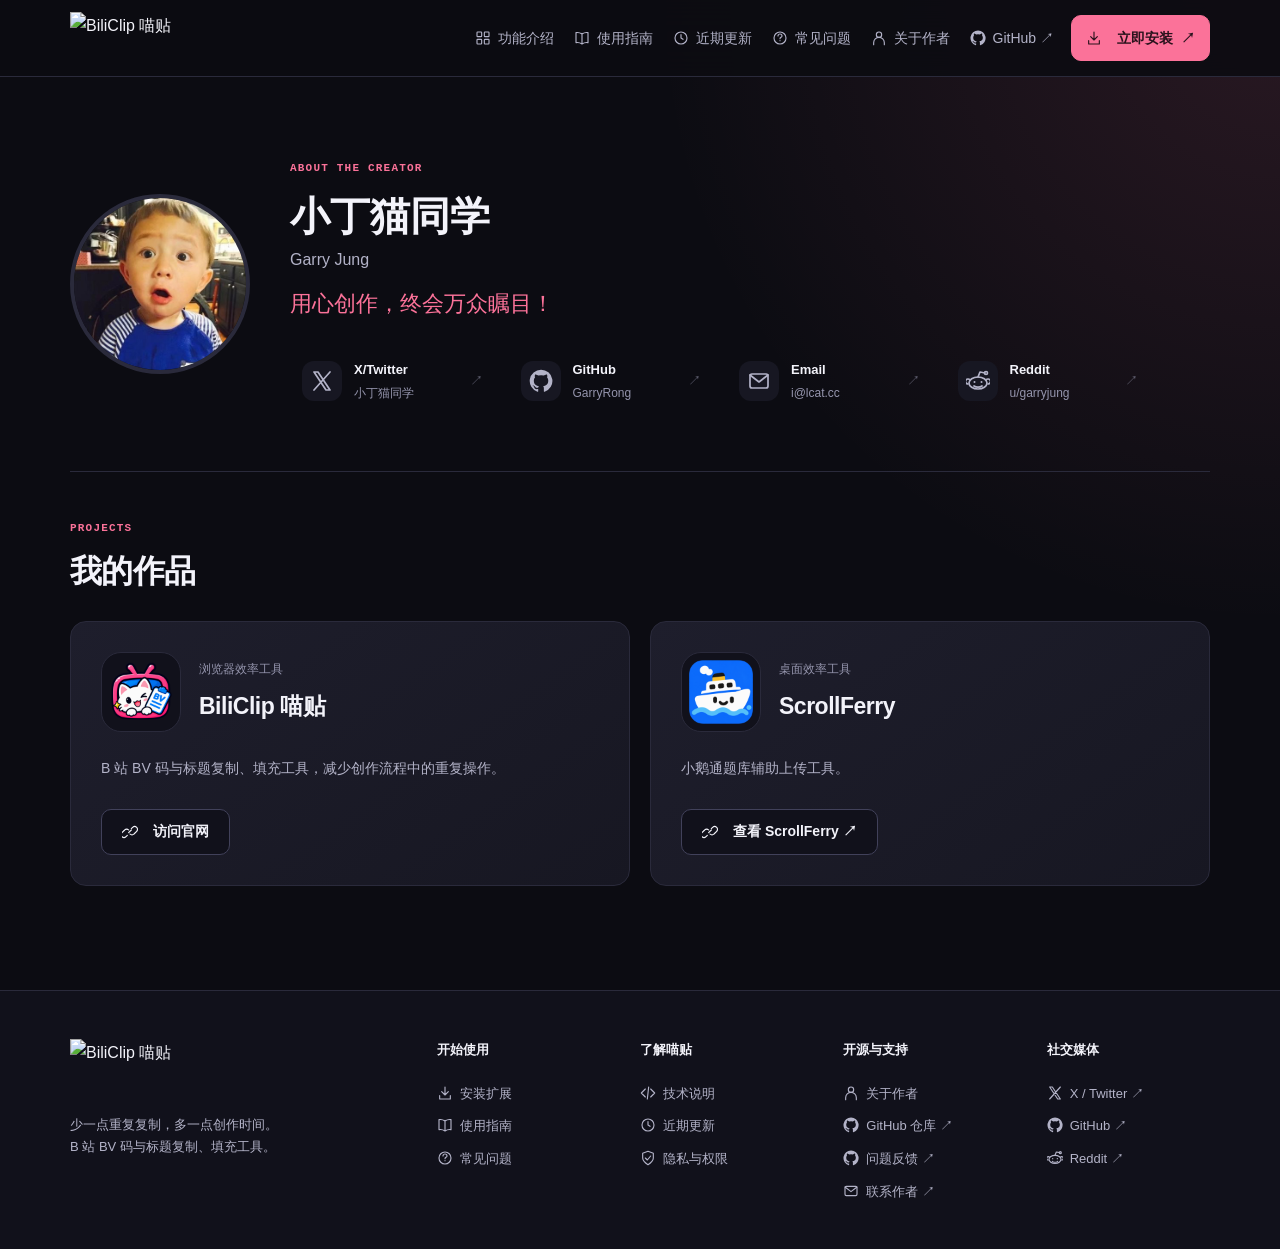
==== commit 52530a6b: "Move footer social links into a separate rightmost column" ====
--- a/author.html
+++ b/author.html
@@ -101,7 +101,7 @@
 .cta-box p { color:var(--text-2); font-size:14px; }
 .cta-box .btn-p { flex-shrink:0; }
 .footer { background:var(--bg-2); border-top:1px solid var(--border); margin-top:32px; padding:48px 24px 0; }
-.footer-inner { max-width:var(--maxw); margin:auto; display:grid; grid-template-columns:2fr repeat(3,1fr); gap:40px; padding-bottom:40px; }
+.footer-inner { max-width:var(--maxw); margin:auto; display:grid; grid-template-columns:2fr repeat(4,minmax(0,1fr)); gap:40px; padding-bottom:40px; }
 .footer-brand p { margin-top:16px; font-size:13px; color:var(--text-2); max-width:250px; }
 .footer-group h2 { font-size:13px; font-weight:600; margin-bottom:16px; }
 .footer-group a { display:block; color:var(--text-2); font-size:13px; padding:5px 0; }
@@ -122,7 +122,7 @@
 .policy-content .highlight { margin-top:24px; padding:20px; border:1px solid var(--border); background:var(--pink-dim); border-radius:var(--radius-sm); color:var(--text-2); font-size:14px; }
 .policy-content .contact { margin-top:24px; padding-top:24px; border-top:1px solid var(--border); color:var(--text-2); font-size:13px; }
 .policy-content a { color:var(--pink); }
-@media(max-width:1100px) { .hero-grid { grid-template-columns:1fr; gap:40px; } .hero h1 { font-size:42px; } .feat-grid { grid-template-columns:repeat(2,minmax(0,1fr)); } .nav-inner { height:68px; } .brand-logo { width:156px; } .nav-toggle { display:inline-flex; align-items:center; justify-content:center; } .nav-links { display:none; } .nav-links.is-open { display:flex; position:absolute; top:68px; left:16px; right:16px; padding:12px; flex-direction:column; align-items:stretch; gap:4px; background:var(--bg-2); border:1px solid var(--border); border-radius:var(--radius); box-shadow:0 16px 40px #0006; max-height:calc(100dvh - 84px); overflow-y:auto; } .nav-links.is-open a { padding:12px 16px; } .nav-links .nav-install { margin:8px 0 0; } .install-grid { grid-template-columns:1fr; } .footer-inner { grid-template-columns:repeat(3,1fr); gap:32px; } .footer-brand { grid-column:1/-1; } .footer-brand p { max-width:none; } .cta-box { padding:32px; } }
+@media(max-width:1100px) { .hero-grid { grid-template-columns:1fr; gap:40px; } .hero h1 { font-size:42px; } .feat-grid { grid-template-columns:repeat(2,minmax(0,1fr)); } .nav-inner { height:68px; } .brand-logo { width:156px; } .nav-toggle { display:inline-flex; align-items:center; justify-content:center; } .nav-links { display:none; } .nav-links.is-open { display:flex; position:absolute; top:68px; left:16px; right:16px; padding:12px; flex-direction:column; align-items:stretch; gap:4px; background:var(--bg-2); border:1px solid var(--border); border-radius:var(--radius); box-shadow:0 16px 40px #0006; max-height:calc(100dvh - 84px); overflow-y:auto; } .nav-links.is-open a { padding:12px 16px; } .nav-links .nav-install { margin:8px 0 0; } .install-grid { grid-template-columns:1fr; } .footer-inner { grid-template-columns:repeat(4,minmax(0,1fr)); gap:32px; } .footer-brand { grid-column:1/-1; } .footer-brand p { max-width:none; } .cta-box { padding:32px; } }
 @media(max-width:600px) { .nav-inner { padding:0 20px; } .section { padding:48px 20px; scroll-margin-top:88px; } .hero { padding-top:116px; } .hero h1 { font-size:36px; } .hero-sub { font-size:17px; } .h2 { font-size:27px; } .feat-grid,.store-grid,.usage-grid,.tech-grid { grid-template-columns:1fr; } .hero-tags { gap:10px 14px; } .hero-actions .btn-p,.hero-actions .btn-s { flex:1; } .cta-box { padding:28px 24px; flex-direction:column; align-items:flex-start; } .cta-box h2 { font-size:24px; } .cta-box .btn-p { width:100%; } .footer { padding:36px 20px 0; } .footer-inner { grid-template-columns:repeat(2,minmax(0,1fr)); gap:28px; }  .policy-main { padding:112px 20px 48px; } .policy-title h1 { font-size:28px; } .policy-content { padding:24px 20px; } }
 @media(prefers-reduced-motion:reduce) { html { scroll-behavior:auto; } *,*::before,*::after { animation:none!important; transition:none!important; } }
 /* ===== 演示窗口 ===== */
@@ -282,10 +282,8 @@
 @media(max-width:800px) { .author-socials { grid-template-columns:repeat(2,minmax(0,1fr)); } }
 @media(max-width:600px) { .author-socials { grid-template-columns:1fr; gap:2px; } }
 
-.footer-socials { display:flex; flex-wrap:wrap; gap:8px 16px; margin-top:18px; }
-.footer-socials a { display:inline-flex; align-items:center; min-height:36px; color:var(--text-2); font-size:13px; }
-.footer-socials a:hover { color:var(--pink); }
-.footer-socials a:focus-visible { outline:2px solid var(--pink); outline-offset:4px; border-radius:4px; }
+
+.footer-social-column a:focus-visible { outline:2px solid var(--pink); outline-offset:4px; border-radius:4px; }
 </style></head><body id="top"><a class="skip-link" href="/#install">跳到安装入口</a>
 <nav class="nav" aria-label="主导航">
   <div class="nav-inner">
@@ -317,10 +315,11 @@
   </section>
 </main><footer class="footer">
   <div class="footer-inner">
-    <div class="footer-brand"><a href="/#top" aria-label="BiliClip 喵贴首页"><img src="/logo-footer.png" alt="BiliClip 喵贴" class="brand-logo" width="180" height="60" loading="lazy"></a><p>少一点重复复制，多一点创作时间。<br>B 站 BV 码与标题复制、填充工具。</p><nav class="footer-socials" aria-label="作者社交媒体"><a href="https://x.com/TavvCat" target="_blank" rel="noopener noreferrer"><svg class="link-icon" viewBox="0 0 24 24" fill="none" stroke="currentColor" stroke-width="1.7" stroke-linecap="round" stroke-linejoin="round" aria-hidden="true"><path d="M4 3h4l12 18h-4L4 3ZM20 3 4 21"/></svg>X / Twitter<span aria-hidden="true"> ↗</span></a><a href="https://github.com/GarryRong" target="_blank" rel="noopener noreferrer"><svg class="link-icon" viewBox="0 0 24 24" fill="none" stroke="currentColor" stroke-width="1.7" stroke-linecap="round" stroke-linejoin="round" aria-hidden="true"><path fill="currentColor" stroke="none" d="M12 .7a11.3 11.3 0 0 0-3.57 22.02c.56.1.77-.24.77-.54v-2.1c-3.14.68-3.8-1.33-3.8-1.33-.51-1.3-1.26-1.65-1.26-1.65-1.03-.7.08-.69.08-.69 1.14.08 1.74 1.17 1.74 1.17 1.01 1.73 2.65 1.23 3.3.94.1-.73.4-1.23.72-1.51-2.51-.29-5.15-1.26-5.15-5.59 0-1.23.44-2.24 1.17-3.03-.12-.29-.51-1.43.11-2.97 0 0 .95-.3 3.11 1.16a10.8 10.8 0 0 1 5.66 0c2.16-1.46 3.1-1.16 3.1-1.16.63 1.54.24 2.68.12 2.97.73.79 1.16 1.8 1.16 3.03 0 4.34-2.64 5.3-5.17 5.58.41.36.77 1.04.77 2.1v3.1c0 .3.2.65.78.54A11.3 11.3 0 0 0 12 .7Z"/></svg>GitHub<span aria-hidden="true"> ↗</span></a><a href="https://www.reddit.com/user/garryjung/" target="_blank" rel="noopener noreferrer"><svg class="link-icon" viewBox="0 0 24 24" fill="none" stroke="currentColor" stroke-width="1.7" stroke-linecap="round" stroke-linejoin="round" aria-hidden="true"><path d="m12 8 2-5 5 1"/><circle cx="20" cy="4" r="1.5"/><ellipse cx="12" cy="14" rx="9" ry="6"/><path d="M4 11a2.5 2.5 0 1 0-2 4m18-4a2.5 2.5 0 1 1 2 4m-14 2c2 1.5 6 1.5 8 0"/><circle cx="8.5" cy="13" r="1" fill="currentColor" stroke="none"/><circle cx="15.5" cy="13" r="1" fill="currentColor" stroke="none"/></svg>Reddit<span aria-hidden="true"> ↗</span></a></nav></div>
+    <div class="footer-brand"><a href="/#top" aria-label="BiliClip 喵贴首页"><img src="/logo-footer.png" alt="BiliClip 喵贴" class="brand-logo" width="180" height="60" loading="lazy"></a><p>少一点重复复制，多一点创作时间。<br>B 站 BV 码与标题复制、填充工具。</p></div>
     <div class="footer-group"><h2>开始使用</h2><a href="/#install"><svg class="link-icon" viewBox="0 0 24 24" fill="none" stroke="currentColor" stroke-width="1.7" stroke-linecap="round" stroke-linejoin="round" aria-hidden="true"><path d="M12 3v12m-5-5 5 5 5-5M4 16v5h16v-5"/></svg>安装扩展</a><a href="/#usage"><svg class="link-icon" viewBox="0 0 24 24" fill="none" stroke="currentColor" stroke-width="1.7" stroke-linecap="round" stroke-linejoin="round" aria-hidden="true"><path d="M12 5v16M3 4c4-1 6 0 9 2 3-2 5-3 9-2v15c-4-1-6 0-9 2-3-2-5-3-9-2Z"/></svg>使用指南</a><a href="/#faq"><svg class="link-icon" viewBox="0 0 24 24" fill="none" stroke="currentColor" stroke-width="1.7" stroke-linecap="round" stroke-linejoin="round" aria-hidden="true"><circle cx="12" cy="12" r="9"/><path d="M9 9a3 3 0 0 1 6 0c0 2-3 2-3 4m0 3h.01"/></svg>常见问题</a></div>
     <div class="footer-group"><h2>了解喵贴</h2><a href="/#tech"><svg class="link-icon" viewBox="0 0 24 24" fill="none" stroke="currentColor" stroke-width="1.7" stroke-linecap="round" stroke-linejoin="round" aria-hidden="true"><path d="m8 6-6 6 6 6m8-12 6 6-6 6m-3-15-2 18"/></svg>技术说明</a><a href="/#changelog"><svg class="link-icon" viewBox="0 0 24 24" fill="none" stroke="currentColor" stroke-width="1.7" stroke-linecap="round" stroke-linejoin="round" aria-hidden="true"><circle cx="12" cy="12" r="9"/><path d="M12 7v5l3 2"/></svg>近期更新</a><a href="/privacy.html"><svg class="link-icon" viewBox="0 0 24 24" fill="none" stroke="currentColor" stroke-width="1.7" stroke-linecap="round" stroke-linejoin="round" aria-hidden="true"><path d="m12 2 8 3v7c0 5-8 10-8 10S4 17 4 12V5Z"/><path d="m8 12 3 3 5-6"/></svg>隐私与权限</a></div>
     <div class="footer-group"><h2>开源与支持</h2><a href="/author.html"><svg class="link-icon" viewBox="0 0 24 24" fill="none" stroke="currentColor" stroke-width="1.7" stroke-linecap="round" stroke-linejoin="round" aria-hidden="true"><circle cx="12" cy="7" r="4"/><path d="M4 22v-3a8 8 0 0 1 16 0v3"/></svg>关于作者</a><a href="https://github.com/GarryRong/BiliClip" target="_blank" rel="noopener noreferrer"><svg class="link-icon" viewBox="0 0 24 24" fill="none" stroke="currentColor" stroke-width="1.7" stroke-linecap="round" stroke-linejoin="round" aria-hidden="true"><path fill="currentColor" stroke="none" d="M12 .7a11.3 11.3 0 0 0-3.57 22.02c.56.1.77-.24.77-.54v-2.1c-3.14.68-3.8-1.33-3.8-1.33-.51-1.3-1.26-1.65-1.26-1.65-1.03-.7.08-.69.08-.69 1.14.08 1.74 1.17 1.74 1.17 1.01 1.73 2.65 1.23 3.3.94.1-.73.4-1.23.72-1.51-2.51-.29-5.15-1.26-5.15-5.59 0-1.23.44-2.24 1.17-3.03-.12-.29-.51-1.43.11-2.97 0 0 .95-.3 3.11 1.16a10.8 10.8 0 0 1 5.66 0c2.16-1.46 3.1-1.16 3.1-1.16.63 1.54.24 2.68.12 2.97.73.79 1.16 1.8 1.16 3.03 0 4.34-2.64 5.3-5.17 5.58.41.36.77 1.04.77 2.1v3.1c0 .3.2.65.78.54A11.3 11.3 0 0 0 12 .7Z"/></svg>GitHub 仓库 ↗</a><a href="https://github.com/GarryRong/BiliClip/issues" target="_blank" rel="noopener noreferrer"><svg class="link-icon" viewBox="0 0 24 24" fill="none" stroke="currentColor" stroke-width="1.7" stroke-linecap="round" stroke-linejoin="round" aria-hidden="true"><path fill="currentColor" stroke="none" d="M12 .7a11.3 11.3 0 0 0-3.57 22.02c.56.1.77-.24.77-.54v-2.1c-3.14.68-3.8-1.33-3.8-1.33-.51-1.3-1.26-1.65-1.26-1.65-1.03-.7.08-.69.08-.69 1.14.08 1.74 1.17 1.74 1.17 1.01 1.73 2.65 1.23 3.3.94.1-.73.4-1.23.72-1.51-2.51-.29-5.15-1.26-5.15-5.59 0-1.23.44-2.24 1.17-3.03-.12-.29-.51-1.43.11-2.97 0 0 .95-.3 3.11 1.16a10.8 10.8 0 0 1 5.66 0c2.16-1.46 3.1-1.16 3.1-1.16.63 1.54.24 2.68.12 2.97.73.79 1.16 1.8 1.16 3.03 0 4.34-2.64 5.3-5.17 5.58.41.36.77 1.04.77 2.1v3.1c0 .3.2.65.78.54A11.3 11.3 0 0 0 12 .7Z"/></svg>问题反馈 ↗</a><a href="mailto:i@lcat.cc"><svg class="link-icon" viewBox="0 0 24 24" fill="none" stroke="currentColor" stroke-width="1.7" stroke-linecap="round" stroke-linejoin="round" aria-hidden="true"><rect x="3" y="5" width="18" height="14" rx="2"/><path d="m3 6 9 7 9-7"/></svg>联系作者 ↗</a></div>
+    <nav class="footer-group footer-social-column" aria-label="作者社交媒体"><h2>社交媒体</h2><a href="https://x.com/TavvCat" target="_blank" rel="noopener noreferrer"><svg class="link-icon" viewBox="0 0 24 24" fill="none" stroke="currentColor" stroke-width="1.7" stroke-linecap="round" stroke-linejoin="round" aria-hidden="true"><path d="M4 3h4l12 18h-4L4 3ZM20 3 4 21"/></svg>X / Twitter<span aria-hidden="true"> ↗</span></a><a href="https://github.com/GarryRong" target="_blank" rel="noopener noreferrer"><svg class="link-icon" viewBox="0 0 24 24" fill="none" stroke="currentColor" stroke-width="1.7" stroke-linecap="round" stroke-linejoin="round" aria-hidden="true"><path fill="currentColor" stroke="none" d="M12 .7a11.3 11.3 0 0 0-3.57 22.02c.56.1.77-.24.77-.54v-2.1c-3.14.68-3.8-1.33-3.8-1.33-.51-1.3-1.26-1.65-1.26-1.65-1.03-.7.08-.69.08-.69 1.14.08 1.74 1.17 1.74 1.17 1.01 1.73 2.65 1.23 3.3.94.1-.73.4-1.23.72-1.51-2.51-.29-5.15-1.26-5.15-5.59 0-1.23.44-2.24 1.17-3.03-.12-.29-.51-1.43.11-2.97 0 0 .95-.3 3.11 1.16a10.8 10.8 0 0 1 5.66 0c2.16-1.46 3.1-1.16 3.1-1.16.63 1.54.24 2.68.12 2.97.73.79 1.16 1.8 1.16 3.03 0 4.34-2.64 5.3-5.17 5.58.41.36.77 1.04.77 2.1v3.1c0 .3.2.65.78.54A11.3 11.3 0 0 0 12 .7Z"/></svg>GitHub<span aria-hidden="true"> ↗</span></a><a href="https://www.reddit.com/user/garryjung/" target="_blank" rel="noopener noreferrer"><svg class="link-icon" viewBox="0 0 24 24" fill="none" stroke="currentColor" stroke-width="1.7" stroke-linecap="round" stroke-linejoin="round" aria-hidden="true"><path d="m12 8 2-5 5 1"/><circle cx="20" cy="4" r="1.5"/><ellipse cx="12" cy="14" rx="9" ry="6"/><path d="M4 11a2.5 2.5 0 1 0-2 4m18-4a2.5 2.5 0 1 1 2 4m-14 2c2 1.5 6 1.5 8 0"/><circle cx="8.5" cy="13" r="1" fill="currentColor" stroke="none"/><circle cx="15.5" cy="13" r="1" fill="currentColor" stroke="none"/></svg>Reddit<span aria-hidden="true"> ↗</span></a></nav>
   </div>
 </footer><script>
 (function() {
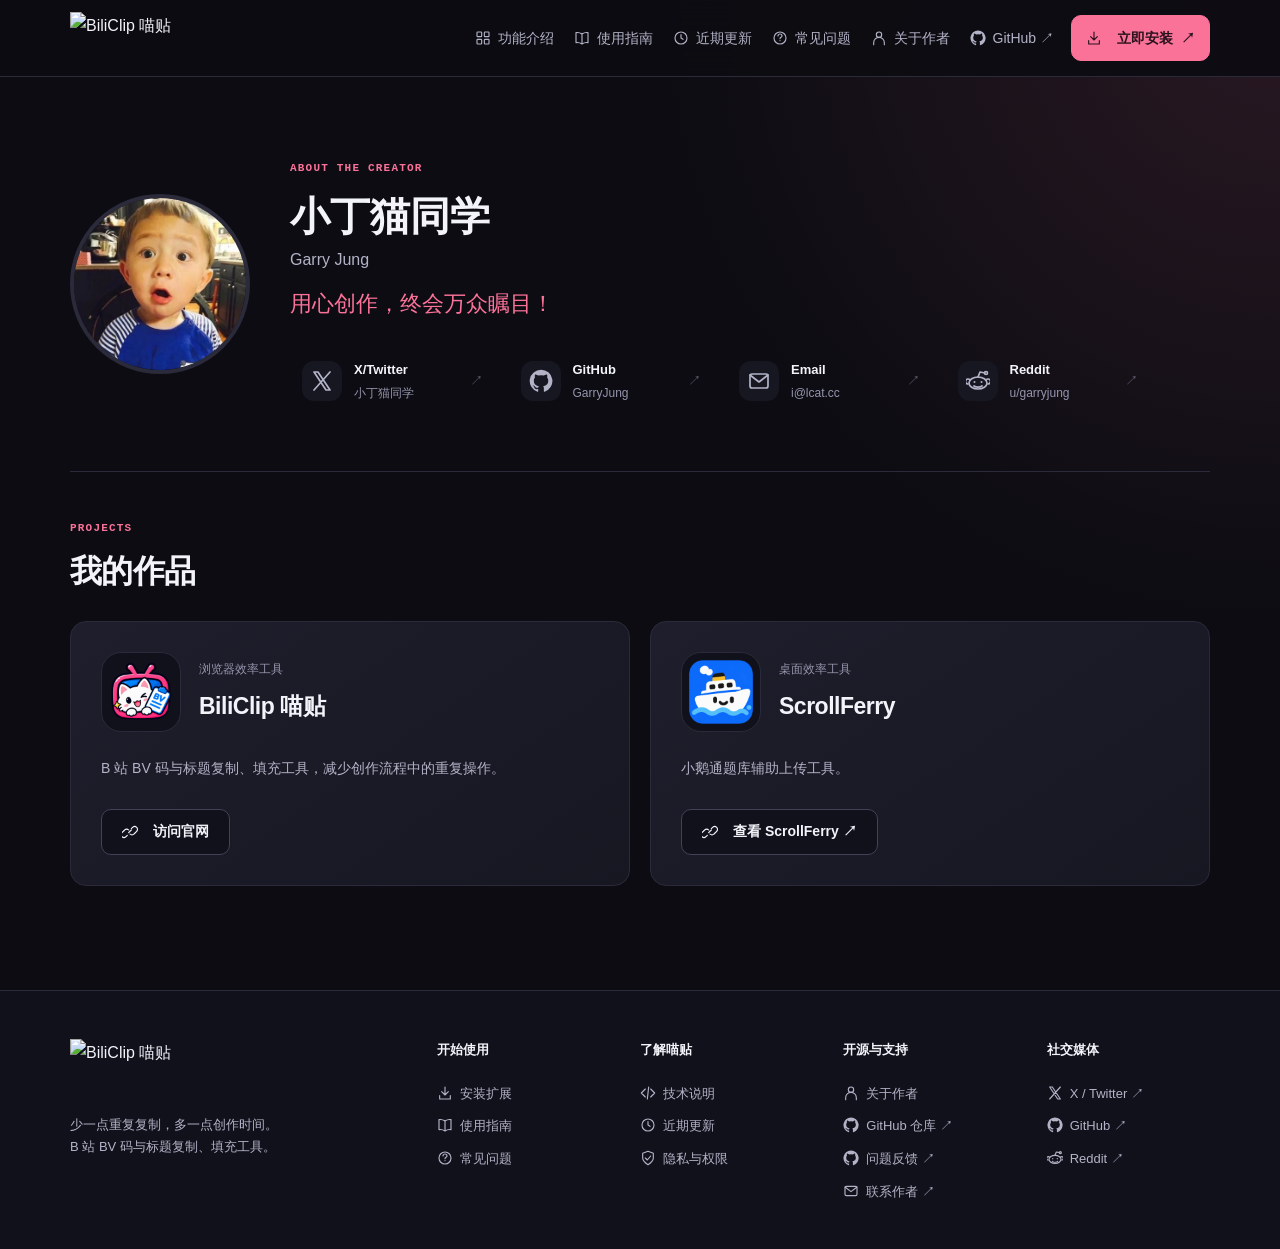
==== commit bf043d26: "Update GitHub username and links to GarryJung" ====
--- a/author.html
+++ b/author.html
@@ -294,7 +294,7 @@
 <a href="/#changelog"><svg class="link-icon" viewBox="0 0 24 24" fill="none" stroke="currentColor" stroke-width="1.7" stroke-linecap="round" stroke-linejoin="round" aria-hidden="true"><circle cx="12" cy="12" r="9"/><path d="M12 7v5l3 2"/></svg>近期更新</a>
 <a href="/#faq"><svg class="link-icon" viewBox="0 0 24 24" fill="none" stroke="currentColor" stroke-width="1.7" stroke-linecap="round" stroke-linejoin="round" aria-hidden="true"><circle cx="12" cy="12" r="9"/><path d="M9 9a3 3 0 0 1 6 0c0 2-3 2-3 4m0 3h.01"/></svg>常见问题</a>
 <a href="/author.html"><svg class="link-icon" viewBox="0 0 24 24" fill="none" stroke="currentColor" stroke-width="1.7" stroke-linecap="round" stroke-linejoin="round" aria-hidden="true"><circle cx="12" cy="7" r="4"/><path d="M4 22v-3a8 8 0 0 1 16 0v3"/></svg>关于作者</a>
-<a href="https://github.com/GarryRong/BiliClip" target="_blank" rel="noopener noreferrer"><svg class="link-icon" viewBox="0 0 24 24" fill="none" stroke="currentColor" stroke-width="1.7" stroke-linecap="round" stroke-linejoin="round" aria-hidden="true"><path fill="currentColor" stroke="none" d="M12 .7a11.3 11.3 0 0 0-3.57 22.02c.56.1.77-.24.77-.54v-2.1c-3.14.68-3.8-1.33-3.8-1.33-.51-1.3-1.26-1.65-1.26-1.65-1.03-.7.08-.69.08-.69 1.14.08 1.74 1.17 1.74 1.17 1.01 1.73 2.65 1.23 3.3.94.1-.73.4-1.23.72-1.51-2.51-.29-5.15-1.26-5.15-5.59 0-1.23.44-2.24 1.17-3.03-.12-.29-.51-1.43.11-2.97 0 0 .95-.3 3.11 1.16a10.8 10.8 0 0 1 5.66 0c2.16-1.46 3.1-1.16 3.1-1.16.63 1.54.24 2.68.12 2.97.73.79 1.16 1.8 1.16 3.03 0 4.34-2.64 5.3-5.17 5.58.41.36.77 1.04.77 2.1v3.1c0 .3.2.65.78.54A11.3 11.3 0 0 0 12 .7Z"/></svg>GitHub ↗</a>
+<a href="https://github.com/GarryJung/BiliClip" target="_blank" rel="noopener noreferrer"><svg class="link-icon" viewBox="0 0 24 24" fill="none" stroke="currentColor" stroke-width="1.7" stroke-linecap="round" stroke-linejoin="round" aria-hidden="true"><path fill="currentColor" stroke="none" d="M12 .7a11.3 11.3 0 0 0-3.57 22.02c.56.1.77-.24.77-.54v-2.1c-3.14.68-3.8-1.33-3.8-1.33-.51-1.3-1.26-1.65-1.26-1.65-1.03-.7.08-.69.08-.69 1.14.08 1.74 1.17 1.74 1.17 1.01 1.73 2.65 1.23 3.3.94.1-.73.4-1.23.72-1.51-2.51-.29-5.15-1.26-5.15-5.59 0-1.23.44-2.24 1.17-3.03-.12-.29-.51-1.43.11-2.97 0 0 .95-.3 3.11 1.16a10.8 10.8 0 0 1 5.66 0c2.16-1.46 3.1-1.16 3.1-1.16.63 1.54.24 2.68.12 2.97.73.79 1.16 1.8 1.16 3.03 0 4.34-2.64 5.3-5.17 5.58.41.36.77 1.04.77 2.1v3.1c0 .3.2.65.78.54A11.3 11.3 0 0 0 12 .7Z"/></svg>GitHub ↗</a>
 <a href="/#install" class="nav-install"><svg class="link-icon" viewBox="0 0 24 24" fill="none" stroke="currentColor" stroke-width="1.7" stroke-linecap="round" stroke-linejoin="round" aria-hidden="true"><path d="M12 3v12m-5-5 5 5 5-5M4 16v5h16v-5"/></svg>立即安装 <span aria-hidden="true">↗</span></a>
 </div>
     <button class="nav-toggle" id="navToggle" aria-label="菜单" aria-controls="navLinks" aria-expanded="false"><svg width="20" height="20" viewBox="0 0 24 24" fill="none" stroke="currentColor" stroke-width="1.8" stroke-linecap="round" aria-hidden="true"><path d="M4 6h16M4 12h16M4 18h16"/></svg></button>
@@ -304,13 +304,13 @@
   <section class="author-intro" aria-labelledby="author-title">
     <img class="author-avatar" src="[data-uri]" alt="小丁猫同学的头像" width="180" height="180">
     <div><div class="eyebrow">ABOUT THE CREATOR</div><h1 id="author-title">小丁猫同学<span>Garry Jung</span></h1><p class="author-tagline">用心创作，终会万众瞩目！</p>
-      <div class="author-socials"><a class="social-link" href="https://x.com/TavvCat" aria-describedby="social-tip-x" target="_blank" rel="noopener noreferrer"><span class="social-mark"><svg class="link-icon" viewBox="0 0 24 24" fill="none" stroke="currentColor" stroke-width="1.7" stroke-linecap="round" stroke-linejoin="round" aria-hidden="true"><path d="M4 3h4l12 18h-4L4 3ZM20 3 4 21"/></svg></span><span class="social-text"><span class="social-platform">X/Twitter</span><span class="social-account">小丁猫同学</span></span><span class="social-arrow" aria-hidden="true">↗</span><span class="social-tooltip" id="social-tip-x" role="tooltip">来 X 串个门 ↗</span></a><a class="social-link" href="https://github.com/GarryRong" aria-describedby="social-tip-github" target="_blank" rel="noopener noreferrer"><span class="social-mark"><svg class="link-icon" viewBox="0 0 24 24" fill="none" stroke="currentColor" stroke-width="1.7" stroke-linecap="round" stroke-linejoin="round" aria-hidden="true"><path fill="currentColor" stroke="none" d="M12 .7a11.3 11.3 0 0 0-3.57 22.02c.56.1.77-.24.77-.54v-2.1c-3.14.68-3.8-1.33-3.8-1.33-.51-1.3-1.26-1.65-1.26-1.65-1.03-.7.08-.69.08-.69 1.14.08 1.74 1.17 1.74 1.17 1.01 1.73 2.65 1.23 3.3.94.1-.73.4-1.23.72-1.51-2.51-.29-5.15-1.26-5.15-5.59 0-1.23.44-2.24 1.17-3.03-.12-.29-.51-1.43.11-2.97 0 0 .95-.3 3.11 1.16a10.8 10.8 0 0 1 5.66 0c2.16-1.46 3.1-1.16 3.1-1.16.63 1.54.24 2.68.12 2.97.73.79 1.16 1.8 1.16 3.03 0 4.34-2.64 5.3-5.17 5.58.41.36.77 1.04.77 2.1v3.1c0 .3.2.65.78.54A11.3 11.3 0 0 0 12 .7Z"/></svg></span><span class="social-text"><span class="social-platform">GitHub</span><span class="social-account">GarryRong</span></span><span class="social-arrow" aria-hidden="true">↗</span><span class="social-tooltip" id="social-tip-github" role="tooltip">代码都在这儿，随便逛逛 ↗</span></a><a class="social-link" href="mailto:i@lcat.cc" aria-describedby="social-tip-email"><span class="social-mark"><svg class="link-icon" viewBox="0 0 24 24" fill="none" stroke="currentColor" stroke-width="1.7" stroke-linecap="round" stroke-linejoin="round" aria-hidden="true"><rect x="3" y="5" width="18" height="14" rx="2"/><path d="m3 6 9 7 9-7"/></svg></span><span class="social-text"><span class="social-platform">Email</span><span class="social-account">i@lcat.cc</span></span><span class="social-arrow" aria-hidden="true">↗</span><span class="social-tooltip" id="social-tip-email" role="tooltip">叮！给我投递一封信 ✉</span></a><a class="social-link social-reddit" href="https://www.reddit.com/user/garryjung/" aria-describedby="social-tip-reddit" target="_blank" rel="noopener noreferrer"><span class="social-mark"><svg class="link-icon" viewBox="0 0 24 24" fill="none" stroke="currentColor" stroke-width="1.7" stroke-linecap="round" stroke-linejoin="round" aria-hidden="true"><path d="m12 8 2-5 5 1"/><circle cx="20" cy="4" r="1.5"/><ellipse cx="12" cy="14" rx="9" ry="6"/><path d="M4 11a2.5 2.5 0 1 0-2 4m18-4a2.5 2.5 0 1 1 2 4m-14 2c2 1.5 6 1.5 8 0"/><circle cx="8.5" cy="13" r="1" fill="currentColor" stroke="none"/><circle cx="15.5" cy="13" r="1" fill="currentColor" stroke="none"/></svg></span><span class="social-text"><span class="social-platform">Reddit</span><span class="social-account">u/garryjung</span></span><span class="social-arrow" aria-hidden="true">↗</span><span class="social-tooltip" id="social-tip-reddit" role="tooltip">来 Reddit 蹲点新鲜话题 ↗</span></a></div>
+      <div class="author-socials"><a class="social-link" href="https://x.com/TavvCat" aria-describedby="social-tip-x" target="_blank" rel="noopener noreferrer"><span class="social-mark"><svg class="link-icon" viewBox="0 0 24 24" fill="none" stroke="currentColor" stroke-width="1.7" stroke-linecap="round" stroke-linejoin="round" aria-hidden="true"><path d="M4 3h4l12 18h-4L4 3ZM20 3 4 21"/></svg></span><span class="social-text"><span class="social-platform">X/Twitter</span><span class="social-account">小丁猫同学</span></span><span class="social-arrow" aria-hidden="true">↗</span><span class="social-tooltip" id="social-tip-x" role="tooltip">来 X 串个门 ↗</span></a><a class="social-link" href="https://github.com/GarryJung" aria-describedby="social-tip-github" target="_blank" rel="noopener noreferrer"><span class="social-mark"><svg class="link-icon" viewBox="0 0 24 24" fill="none" stroke="currentColor" stroke-width="1.7" stroke-linecap="round" stroke-linejoin="round" aria-hidden="true"><path fill="currentColor" stroke="none" d="M12 .7a11.3 11.3 0 0 0-3.57 22.02c.56.1.77-.24.77-.54v-2.1c-3.14.68-3.8-1.33-3.8-1.33-.51-1.3-1.26-1.65-1.26-1.65-1.03-.7.08-.69.08-.69 1.14.08 1.74 1.17 1.74 1.17 1.01 1.73 2.65 1.23 3.3.94.1-.73.4-1.23.72-1.51-2.51-.29-5.15-1.26-5.15-5.59 0-1.23.44-2.24 1.17-3.03-.12-.29-.51-1.43.11-2.97 0 0 .95-.3 3.11 1.16a10.8 10.8 0 0 1 5.66 0c2.16-1.46 3.1-1.16 3.1-1.16.63 1.54.24 2.68.12 2.97.73.79 1.16 1.8 1.16 3.03 0 4.34-2.64 5.3-5.17 5.58.41.36.77 1.04.77 2.1v3.1c0 .3.2.65.78.54A11.3 11.3 0 0 0 12 .7Z"/></svg></span><span class="social-text"><span class="social-platform">GitHub</span><span class="social-account">GarryJung</span></span><span class="social-arrow" aria-hidden="true">↗</span><span class="social-tooltip" id="social-tip-github" role="tooltip">代码都在这儿，随便逛逛 ↗</span></a><a class="social-link" href="mailto:i@lcat.cc" aria-describedby="social-tip-email"><span class="social-mark"><svg class="link-icon" viewBox="0 0 24 24" fill="none" stroke="currentColor" stroke-width="1.7" stroke-linecap="round" stroke-linejoin="round" aria-hidden="true"><rect x="3" y="5" width="18" height="14" rx="2"/><path d="m3 6 9 7 9-7"/></svg></span><span class="social-text"><span class="social-platform">Email</span><span class="social-account">i@lcat.cc</span></span><span class="social-arrow" aria-hidden="true">↗</span><span class="social-tooltip" id="social-tip-email" role="tooltip">叮！给我投递一封信 ✉</span></a><a class="social-link social-reddit" href="https://www.reddit.com/user/garryjung/" aria-describedby="social-tip-reddit" target="_blank" rel="noopener noreferrer"><span class="social-mark"><svg class="link-icon" viewBox="0 0 24 24" fill="none" stroke="currentColor" stroke-width="1.7" stroke-linecap="round" stroke-linejoin="round" aria-hidden="true"><path d="m12 8 2-5 5 1"/><circle cx="20" cy="4" r="1.5"/><ellipse cx="12" cy="14" rx="9" ry="6"/><path d="M4 11a2.5 2.5 0 1 0-2 4m18-4a2.5 2.5 0 1 1 2 4m-14 2c2 1.5 6 1.5 8 0"/><circle cx="8.5" cy="13" r="1" fill="currentColor" stroke="none"/><circle cx="15.5" cy="13" r="1" fill="currentColor" stroke="none"/></svg></span><span class="social-text"><span class="social-platform">Reddit</span><span class="social-account">u/garryjung</span></span><span class="social-arrow" aria-hidden="true">↗</span><span class="social-tooltip" id="social-tip-reddit" role="tooltip">来 Reddit 蹲点新鲜话题 ↗</span></a></div>
     </div>
   </section>
   <section class="author-works" aria-labelledby="works-title"><div class="eyebrow">PROJECTS</div><h2 class="h2" id="works-title">我的作品</h2>
     <div class="author-work-grid">
       <article class="author-work"><div class="work-heading"><div class="work-logo"><img src="assets/biliclip-logo.png" alt="" width="64" height="64"></div><div><span class="work-category">浏览器效率工具</span><h3>BiliClip 喵贴</h3></div></div><p>B 站 BV 码与标题复制、填充工具，减少创作流程中的重复操作。</p><a class="btn-s" href="/"><svg class="link-icon" viewBox="0 0 24 24" fill="none" stroke="currentColor" stroke-width="1.7" stroke-linecap="round" stroke-linejoin="round" aria-hidden="true"><path d="m10 13 4-4m-6 8-2 2a4 4 0 0 1-6-6l4-4a4 4 0 0 1 6 0m4-2 2-2a4 4 0 0 1 6 6l-4 4a4 4 0 0 1-6 0"/></svg>访问官网</a></article>
-      <article class="author-work"><div class="work-heading"><div class="work-logo"><img src="assets/scrollferry-logo.png" alt="" width="64" height="64"></div><div><span class="work-category">桌面效率工具</span><h3>ScrollFerry</h3></div></div><p>小鹅通题库辅助上传工具。</p><a class="btn-s" href="https://github.com/GarryRong/ScrollFerry" target="_blank" rel="noopener noreferrer"><svg class="link-icon" viewBox="0 0 24 24" fill="none" stroke="currentColor" stroke-width="1.7" stroke-linecap="round" stroke-linejoin="round" aria-hidden="true"><path d="m10 13 4-4m-6 8-2 2a4 4 0 0 1-6-6l4-4a4 4 0 0 1 6 0m4-2 2-2a4 4 0 0 1 6 6l-4 4a4 4 0 0 1-6 0"/></svg>查看 ScrollFerry ↗</a></article>
+      <article class="author-work"><div class="work-heading"><div class="work-logo"><img src="assets/scrollferry-logo.png" alt="" width="64" height="64"></div><div><span class="work-category">桌面效率工具</span><h3>ScrollFerry</h3></div></div><p>小鹅通题库辅助上传工具。</p><a class="btn-s" href="https://github.com/GarryJung/ScrollFerry" target="_blank" rel="noopener noreferrer"><svg class="link-icon" viewBox="0 0 24 24" fill="none" stroke="currentColor" stroke-width="1.7" stroke-linecap="round" stroke-linejoin="round" aria-hidden="true"><path d="m10 13 4-4m-6 8-2 2a4 4 0 0 1-6-6l4-4a4 4 0 0 1 6 0m4-2 2-2a4 4 0 0 1 6 6l-4 4a4 4 0 0 1-6 0"/></svg>查看 ScrollFerry ↗</a></article>
     </div>
   </section>
 </main><footer class="footer">
@@ -318,8 +318,8 @@
     <div class="footer-brand"><a href="/#top" aria-label="BiliClip 喵贴首页"><img src="/logo-footer.png" alt="BiliClip 喵贴" class="brand-logo" width="180" height="60" loading="lazy"></a><p>少一点重复复制，多一点创作时间。<br>B 站 BV 码与标题复制、填充工具。</p></div>
     <div class="footer-group"><h2>开始使用</h2><a href="/#install"><svg class="link-icon" viewBox="0 0 24 24" fill="none" stroke="currentColor" stroke-width="1.7" stroke-linecap="round" stroke-linejoin="round" aria-hidden="true"><path d="M12 3v12m-5-5 5 5 5-5M4 16v5h16v-5"/></svg>安装扩展</a><a href="/#usage"><svg class="link-icon" viewBox="0 0 24 24" fill="none" stroke="currentColor" stroke-width="1.7" stroke-linecap="round" stroke-linejoin="round" aria-hidden="true"><path d="M12 5v16M3 4c4-1 6 0 9 2 3-2 5-3 9-2v15c-4-1-6 0-9 2-3-2-5-3-9-2Z"/></svg>使用指南</a><a href="/#faq"><svg class="link-icon" viewBox="0 0 24 24" fill="none" stroke="currentColor" stroke-width="1.7" stroke-linecap="round" stroke-linejoin="round" aria-hidden="true"><circle cx="12" cy="12" r="9"/><path d="M9 9a3 3 0 0 1 6 0c0 2-3 2-3 4m0 3h.01"/></svg>常见问题</a></div>
     <div class="footer-group"><h2>了解喵贴</h2><a href="/#tech"><svg class="link-icon" viewBox="0 0 24 24" fill="none" stroke="currentColor" stroke-width="1.7" stroke-linecap="round" stroke-linejoin="round" aria-hidden="true"><path d="m8 6-6 6 6 6m8-12 6 6-6 6m-3-15-2 18"/></svg>技术说明</a><a href="/#changelog"><svg class="link-icon" viewBox="0 0 24 24" fill="none" stroke="currentColor" stroke-width="1.7" stroke-linecap="round" stroke-linejoin="round" aria-hidden="true"><circle cx="12" cy="12" r="9"/><path d="M12 7v5l3 2"/></svg>近期更新</a><a href="/privacy.html"><svg class="link-icon" viewBox="0 0 24 24" fill="none" stroke="currentColor" stroke-width="1.7" stroke-linecap="round" stroke-linejoin="round" aria-hidden="true"><path d="m12 2 8 3v7c0 5-8 10-8 10S4 17 4 12V5Z"/><path d="m8 12 3 3 5-6"/></svg>隐私与权限</a></div>
-    <div class="footer-group"><h2>开源与支持</h2><a href="/author.html"><svg class="link-icon" viewBox="0 0 24 24" fill="none" stroke="currentColor" stroke-width="1.7" stroke-linecap="round" stroke-linejoin="round" aria-hidden="true"><circle cx="12" cy="7" r="4"/><path d="M4 22v-3a8 8 0 0 1 16 0v3"/></svg>关于作者</a><a href="https://github.com/GarryRong/BiliClip" target="_blank" rel="noopener noreferrer"><svg class="link-icon" viewBox="0 0 24 24" fill="none" stroke="currentColor" stroke-width="1.7" stroke-linecap="round" stroke-linejoin="round" aria-hidden="true"><path fill="currentColor" stroke="none" d="M12 .7a11.3 11.3 0 0 0-3.57 22.02c.56.1.77-.24.77-.54v-2.1c-3.14.68-3.8-1.33-3.8-1.33-.51-1.3-1.26-1.65-1.26-1.65-1.03-.7.08-.69.08-.69 1.14.08 1.74 1.17 1.74 1.17 1.01 1.73 2.65 1.23 3.3.94.1-.73.4-1.23.72-1.51-2.51-.29-5.15-1.26-5.15-5.59 0-1.23.44-2.24 1.17-3.03-.12-.29-.51-1.43.11-2.97 0 0 .95-.3 3.11 1.16a10.8 10.8 0 0 1 5.66 0c2.16-1.46 3.1-1.16 3.1-1.16.63 1.54.24 2.68.12 2.97.73.79 1.16 1.8 1.16 3.03 0 4.34-2.64 5.3-5.17 5.58.41.36.77 1.04.77 2.1v3.1c0 .3.2.65.78.54A11.3 11.3 0 0 0 12 .7Z"/></svg>GitHub 仓库 ↗</a><a href="https://github.com/GarryRong/BiliClip/issues" target="_blank" rel="noopener noreferrer"><svg class="link-icon" viewBox="0 0 24 24" fill="none" stroke="currentColor" stroke-width="1.7" stroke-linecap="round" stroke-linejoin="round" aria-hidden="true"><path fill="currentColor" stroke="none" d="M12 .7a11.3 11.3 0 0 0-3.57 22.02c.56.1.77-.24.77-.54v-2.1c-3.14.68-3.8-1.33-3.8-1.33-.51-1.3-1.26-1.65-1.26-1.65-1.03-.7.08-.69.08-.69 1.14.08 1.74 1.17 1.74 1.17 1.01 1.73 2.65 1.23 3.3.94.1-.73.4-1.23.72-1.51-2.51-.29-5.15-1.26-5.15-5.59 0-1.23.44-2.24 1.17-3.03-.12-.29-.51-1.43.11-2.97 0 0 .95-.3 3.11 1.16a10.8 10.8 0 0 1 5.66 0c2.16-1.46 3.1-1.16 3.1-1.16.63 1.54.24 2.68.12 2.97.73.79 1.16 1.8 1.16 3.03 0 4.34-2.64 5.3-5.17 5.58.41.36.77 1.04.77 2.1v3.1c0 .3.2.65.78.54A11.3 11.3 0 0 0 12 .7Z"/></svg>问题反馈 ↗</a><a href="mailto:i@lcat.cc"><svg class="link-icon" viewBox="0 0 24 24" fill="none" stroke="currentColor" stroke-width="1.7" stroke-linecap="round" stroke-linejoin="round" aria-hidden="true"><rect x="3" y="5" width="18" height="14" rx="2"/><path d="m3 6 9 7 9-7"/></svg>联系作者 ↗</a></div>
-    <nav class="footer-group footer-social-column" aria-label="作者社交媒体"><h2>社交媒体</h2><a href="https://x.com/TavvCat" target="_blank" rel="noopener noreferrer"><svg class="link-icon" viewBox="0 0 24 24" fill="none" stroke="currentColor" stroke-width="1.7" stroke-linecap="round" stroke-linejoin="round" aria-hidden="true"><path d="M4 3h4l12 18h-4L4 3ZM20 3 4 21"/></svg>X / Twitter<span aria-hidden="true"> ↗</span></a><a href="https://github.com/GarryRong" target="_blank" rel="noopener noreferrer"><svg class="link-icon" viewBox="0 0 24 24" fill="none" stroke="currentColor" stroke-width="1.7" stroke-linecap="round" stroke-linejoin="round" aria-hidden="true"><path fill="currentColor" stroke="none" d="M12 .7a11.3 11.3 0 0 0-3.57 22.02c.56.1.77-.24.77-.54v-2.1c-3.14.68-3.8-1.33-3.8-1.33-.51-1.3-1.26-1.65-1.26-1.65-1.03-.7.08-.69.08-.69 1.14.08 1.74 1.17 1.74 1.17 1.01 1.73 2.65 1.23 3.3.94.1-.73.4-1.23.72-1.51-2.51-.29-5.15-1.26-5.15-5.59 0-1.23.44-2.24 1.17-3.03-.12-.29-.51-1.43.11-2.97 0 0 .95-.3 3.11 1.16a10.8 10.8 0 0 1 5.66 0c2.16-1.46 3.1-1.16 3.1-1.16.63 1.54.24 2.68.12 2.97.73.79 1.16 1.8 1.16 3.03 0 4.34-2.64 5.3-5.17 5.58.41.36.77 1.04.77 2.1v3.1c0 .3.2.65.78.54A11.3 11.3 0 0 0 12 .7Z"/></svg>GitHub<span aria-hidden="true"> ↗</span></a><a href="https://www.reddit.com/user/garryjung/" target="_blank" rel="noopener noreferrer"><svg class="link-icon" viewBox="0 0 24 24" fill="none" stroke="currentColor" stroke-width="1.7" stroke-linecap="round" stroke-linejoin="round" aria-hidden="true"><path d="m12 8 2-5 5 1"/><circle cx="20" cy="4" r="1.5"/><ellipse cx="12" cy="14" rx="9" ry="6"/><path d="M4 11a2.5 2.5 0 1 0-2 4m18-4a2.5 2.5 0 1 1 2 4m-14 2c2 1.5 6 1.5 8 0"/><circle cx="8.5" cy="13" r="1" fill="currentColor" stroke="none"/><circle cx="15.5" cy="13" r="1" fill="currentColor" stroke="none"/></svg>Reddit<span aria-hidden="true"> ↗</span></a></nav>
+    <div class="footer-group"><h2>开源与支持</h2><a href="/author.html"><svg class="link-icon" viewBox="0 0 24 24" fill="none" stroke="currentColor" stroke-width="1.7" stroke-linecap="round" stroke-linejoin="round" aria-hidden="true"><circle cx="12" cy="7" r="4"/><path d="M4 22v-3a8 8 0 0 1 16 0v3"/></svg>关于作者</a><a href="https://github.com/GarryJung/BiliClip" target="_blank" rel="noopener noreferrer"><svg class="link-icon" viewBox="0 0 24 24" fill="none" stroke="currentColor" stroke-width="1.7" stroke-linecap="round" stroke-linejoin="round" aria-hidden="true"><path fill="currentColor" stroke="none" d="M12 .7a11.3 11.3 0 0 0-3.57 22.02c.56.1.77-.24.77-.54v-2.1c-3.14.68-3.8-1.33-3.8-1.33-.51-1.3-1.26-1.65-1.26-1.65-1.03-.7.08-.69.08-.69 1.14.08 1.74 1.17 1.74 1.17 1.01 1.73 2.65 1.23 3.3.94.1-.73.4-1.23.72-1.51-2.51-.29-5.15-1.26-5.15-5.59 0-1.23.44-2.24 1.17-3.03-.12-.29-.51-1.43.11-2.97 0 0 .95-.3 3.11 1.16a10.8 10.8 0 0 1 5.66 0c2.16-1.46 3.1-1.16 3.1-1.16.63 1.54.24 2.68.12 2.97.73.79 1.16 1.8 1.16 3.03 0 4.34-2.64 5.3-5.17 5.58.41.36.77 1.04.77 2.1v3.1c0 .3.2.65.78.54A11.3 11.3 0 0 0 12 .7Z"/></svg>GitHub 仓库 ↗</a><a href="https://github.com/GarryJung/BiliClip/issues" target="_blank" rel="noopener noreferrer"><svg class="link-icon" viewBox="0 0 24 24" fill="none" stroke="currentColor" stroke-width="1.7" stroke-linecap="round" stroke-linejoin="round" aria-hidden="true"><path fill="currentColor" stroke="none" d="M12 .7a11.3 11.3 0 0 0-3.57 22.02c.56.1.77-.24.77-.54v-2.1c-3.14.68-3.8-1.33-3.8-1.33-.51-1.3-1.26-1.65-1.26-1.65-1.03-.7.08-.69.08-.69 1.14.08 1.74 1.17 1.74 1.17 1.01 1.73 2.65 1.23 3.3.94.1-.73.4-1.23.72-1.51-2.51-.29-5.15-1.26-5.15-5.59 0-1.23.44-2.24 1.17-3.03-.12-.29-.51-1.43.11-2.97 0 0 .95-.3 3.11 1.16a10.8 10.8 0 0 1 5.66 0c2.16-1.46 3.1-1.16 3.1-1.16.63 1.54.24 2.68.12 2.97.73.79 1.16 1.8 1.16 3.03 0 4.34-2.64 5.3-5.17 5.58.41.36.77 1.04.77 2.1v3.1c0 .3.2.65.78.54A11.3 11.3 0 0 0 12 .7Z"/></svg>问题反馈 ↗</a><a href="mailto:i@lcat.cc"><svg class="link-icon" viewBox="0 0 24 24" fill="none" stroke="currentColor" stroke-width="1.7" stroke-linecap="round" stroke-linejoin="round" aria-hidden="true"><rect x="3" y="5" width="18" height="14" rx="2"/><path d="m3 6 9 7 9-7"/></svg>联系作者 ↗</a></div>
+    <nav class="footer-group footer-social-column" aria-label="作者社交媒体"><h2>社交媒体</h2><a href="https://x.com/TavvCat" target="_blank" rel="noopener noreferrer"><svg class="link-icon" viewBox="0 0 24 24" fill="none" stroke="currentColor" stroke-width="1.7" stroke-linecap="round" stroke-linejoin="round" aria-hidden="true"><path d="M4 3h4l12 18h-4L4 3ZM20 3 4 21"/></svg>X / Twitter<span aria-hidden="true"> ↗</span></a><a href="https://github.com/GarryJung" target="_blank" rel="noopener noreferrer"><svg class="link-icon" viewBox="0 0 24 24" fill="none" stroke="currentColor" stroke-width="1.7" stroke-linecap="round" stroke-linejoin="round" aria-hidden="true"><path fill="currentColor" stroke="none" d="M12 .7a11.3 11.3 0 0 0-3.57 22.02c.56.1.77-.24.77-.54v-2.1c-3.14.68-3.8-1.33-3.8-1.33-.51-1.3-1.26-1.65-1.26-1.65-1.03-.7.08-.69.08-.69 1.14.08 1.74 1.17 1.74 1.17 1.01 1.73 2.65 1.23 3.3.94.1-.73.4-1.23.72-1.51-2.51-.29-5.15-1.26-5.15-5.59 0-1.23.44-2.24 1.17-3.03-.12-.29-.51-1.43.11-2.97 0 0 .95-.3 3.11 1.16a10.8 10.8 0 0 1 5.66 0c2.16-1.46 3.1-1.16 3.1-1.16.63 1.54.24 2.68.12 2.97.73.79 1.16 1.8 1.16 3.03 0 4.34-2.64 5.3-5.17 5.58.41.36.77 1.04.77 2.1v3.1c0 .3.2.65.78.54A11.3 11.3 0 0 0 12 .7Z"/></svg>GitHub<span aria-hidden="true"> ↗</span></a><a href="https://www.reddit.com/user/garryjung/" target="_blank" rel="noopener noreferrer"><svg class="link-icon" viewBox="0 0 24 24" fill="none" stroke="currentColor" stroke-width="1.7" stroke-linecap="round" stroke-linejoin="round" aria-hidden="true"><path d="m12 8 2-5 5 1"/><circle cx="20" cy="4" r="1.5"/><ellipse cx="12" cy="14" rx="9" ry="6"/><path d="M4 11a2.5 2.5 0 1 0-2 4m18-4a2.5 2.5 0 1 1 2 4m-14 2c2 1.5 6 1.5 8 0"/><circle cx="8.5" cy="13" r="1" fill="currentColor" stroke="none"/><circle cx="15.5" cy="13" r="1" fill="currentColor" stroke="none"/></svg>Reddit<span aria-hidden="true"> ↗</span></a></nav>
   </div>
 </footer><script>
 (function() {
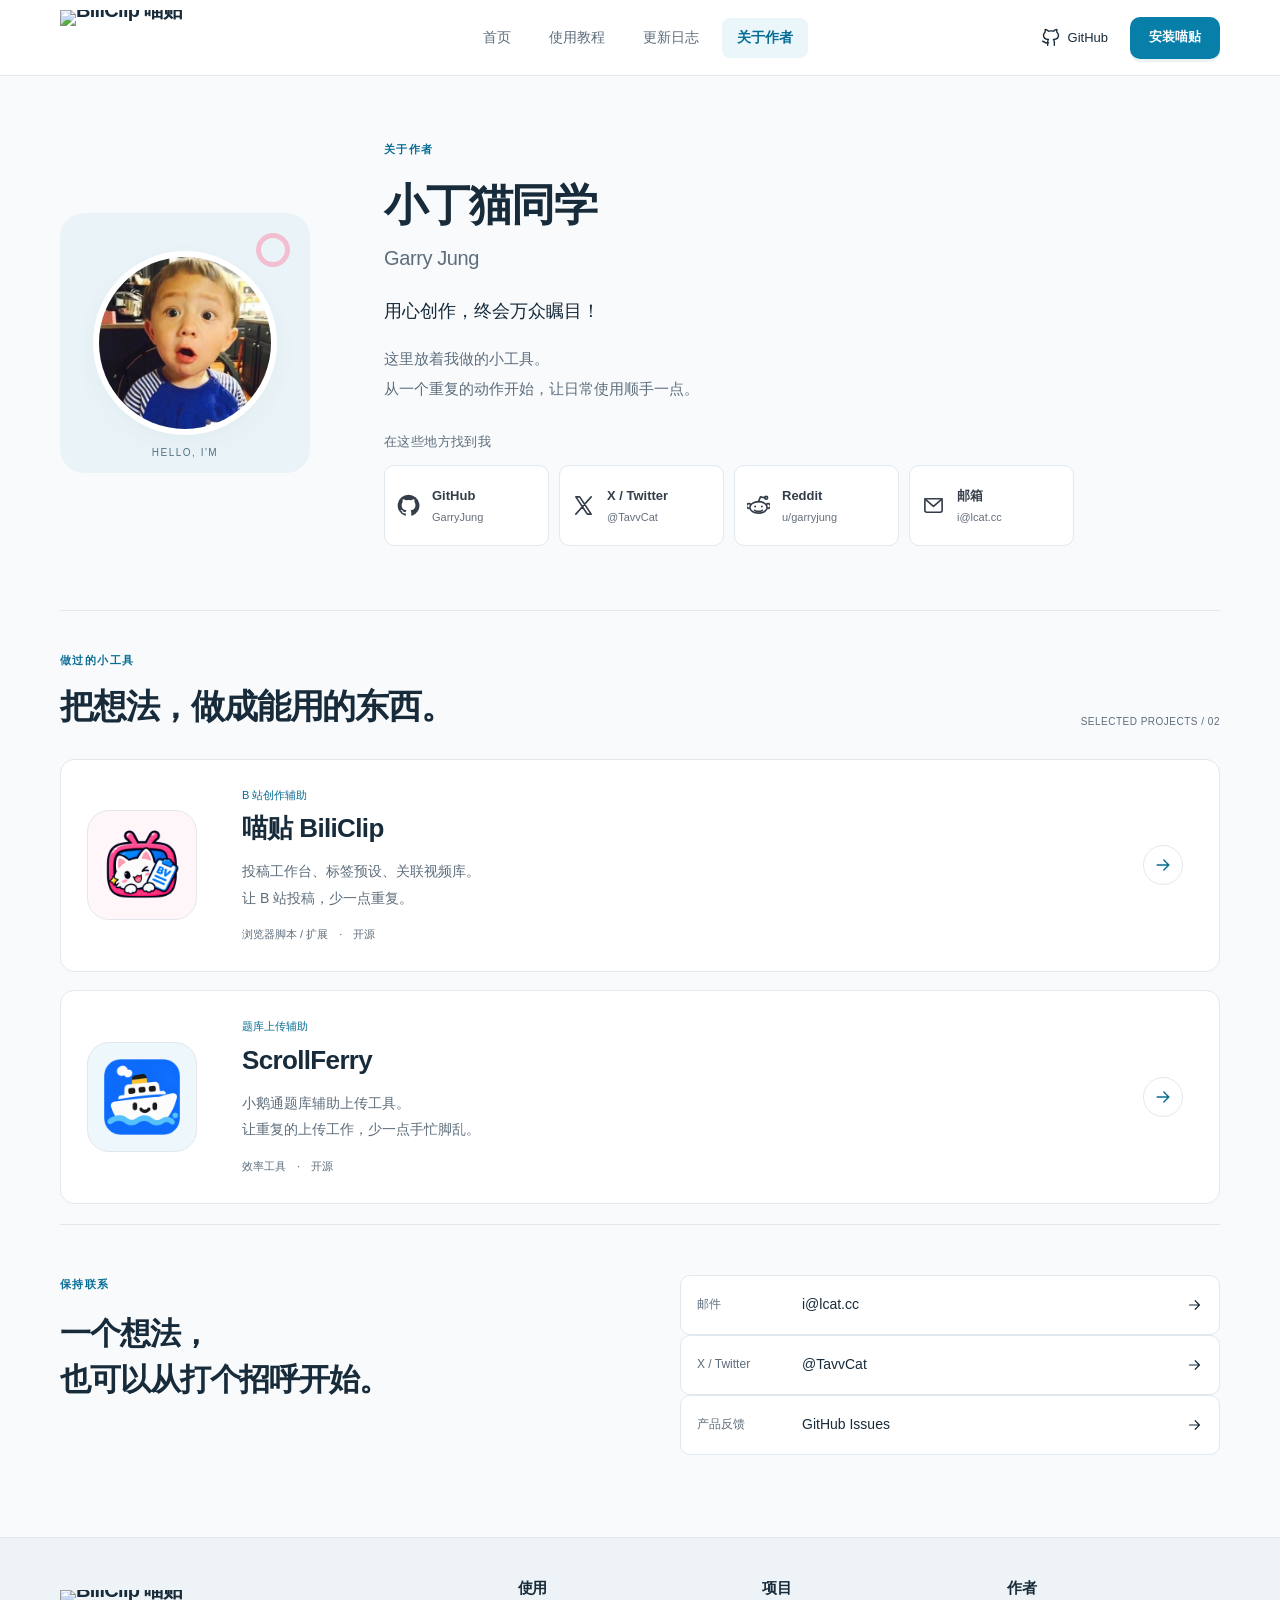
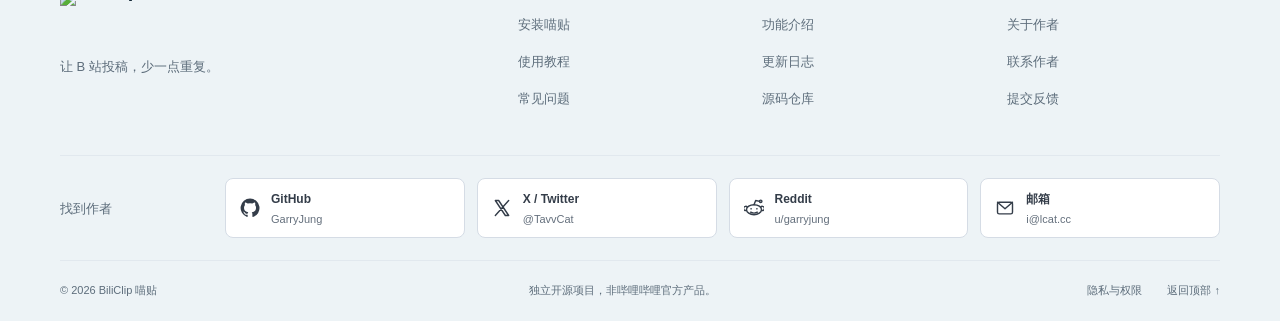
==== commit 6122d3d9: "Update website and 8.2.1 installer with automatic previews and shared welcome footer" ====
--- a/author.html
+++ b/author.html
@@ -1,338 +1,2 @@
 <!DOCTYPE html>
-<html lang="zh-CN"><head><meta charset="UTF-8"><meta name="viewport" content="width=device-width, initial-scale=1.0"><title>关于作者 — BiliClip 喵贴</title><meta name="description" content="小丁猫同学 Garry Jung 的个人介绍与作品。用心创作，终会万众瞩目！"><link rel="icon" href="favicon.png"><style>
-
-/* Shared visual system: homepage and privacy page */
-:root { --bg:#0c0c12; --bg-2:#11111b; --card:#171722; --card-2:#1e1e2c; --border:#2a2a3b; --border-2:#41415a; --text:#f3f3fa; --text-2:#b3b3c8; --text-3:#9595ad; --pink:#fb7299; --pink-2:#ff94b2; --pink-dim:rgba(251,114,153,.09); --pink-glow:rgba(251,114,153,.12); --green:#62d4a0; --radius:16px; --radius-sm:10px; --maxw:1140px; --sans:-apple-system,BlinkMacSystemFont,'Segoe UI','PingFang SC','Microsoft YaHei',sans-serif; --mono:'SFMono-Regular',Consolas,monospace; }
-* { box-sizing:border-box; margin:0; padding:0; }
-html { scroll-behavior:smooth; }
-body { font-family:var(--sans); background:var(--bg); color:var(--text); line-height:1.75; -webkit-font-smoothing:antialiased; }
-body::before { content:''; position:absolute; top:0; right:0; width:min(680px,100%); height:680px; background:radial-gradient(ellipse at top right,var(--pink-glow),transparent 65%); pointer-events:none; z-index:-1; }
-a { color:inherit; text-decoration:none; }
-button { font:inherit; color:inherit; cursor:pointer; border:0; background:none; }
-img,svg { vertical-align:middle; }
-a,button,summary { -webkit-tap-highlight-color:transparent; }
-a:focus-visible,button:focus-visible,summary:focus-visible { outline:2px solid var(--pink); outline-offset:5px; }
-code { font: .88em var(--mono); color:var(--pink); background:var(--pink-dim); padding:2px 6px; border-radius:5px; overflow-wrap:anywhere; }
-.skip-link { position:fixed; top:-100px; left:20px; z-index:200; padding:12px 18px; border-radius:var(--radius-sm); background:var(--card); }
-.skip-link:focus { top:12px; }
-.nav { position:fixed; inset:0 0 auto; z-index:100; background:rgba(12,12,18,.92); border-bottom:1px solid var(--border); backdrop-filter:blur(18px); -webkit-backdrop-filter:blur(18px); }
-.nav-inner { max-width:1188px; margin:auto; padding:0 24px; height:76px; display:flex; align-items:center; justify-content:space-between; gap:24px; }
-.nav-brand { display:inline-flex; flex-shrink:0; }
-.brand-logo { width:176px; height:auto; display:block; }
-.nav-links { display:flex; align-items:center; gap:2px; }
-.nav-links a { font-size:13px; font-weight:500; color:var(--text-2); padding:10px 8px; border-radius:var(--radius-sm); white-space:nowrap; transition:background .2s,color .2s; }
-.nav-links a:hover { color:var(--text); background:var(--card); }
-.btn-p,.btn-s,.nav-links .nav-install { display:inline-flex; align-items:center; justify-content:center; gap:8px; min-height:46px; padding:11px 20px; border-radius:var(--radius-sm); font-size:14px; font-weight:600; line-height:1.5; transition:background .2s,border-color .2s,transform .2s; }
-.btn-p,.nav-links .nav-install { color:#29121c; background:var(--pink); border:1px solid var(--pink); }
-.btn-p:hover,.nav-links .nav-install:hover { background:var(--pink-2); border-color:var(--pink-2); color:#29121c; transform:translateY(-1px); }
-.btn-s { color:var(--text); border:1px solid var(--border-2); background:var(--bg-2); }
-.btn-s:hover { background:var(--pink-dim); border-color:var(--pink); }
-.nav-links .nav-install { margin-left:12px; }
-.nav-toggle { display:none; width:44px; height:44px; border:1px solid var(--border); border-radius:var(--radius-sm); }
-.section { padding:72px 24px; scroll-margin-top:100px; }
-.section-inner { max-width:var(--maxw); margin:auto; }
-.eyebrow { display:inline-flex; font:600 11px var(--mono); letter-spacing:1.2px; color:var(--pink); margin-bottom:16px; }
-.h2 { font-size:32px; font-weight:750; letter-spacing:-.6px; line-height:1.35; margin-bottom:12px; }
-.lead { font-size:15px; color:var(--text-2); max-width:720px; margin-bottom:32px; }
-.hero { padding-top:144px; }
-.hero-grid { display:grid; grid-template-columns:1.05fr 1fr; gap:56px; align-items:center; }
-.hero h1 { font-size:50px; font-weight:800; line-height:1.2; letter-spacing:-1.5px; margin-bottom:20px; }
-.hero h1 .hl { color:var(--pink); }
-.hero-sub { font-size:18px; font-weight:500; margin-bottom:12px; }
-.hero-author-line { font-size:12px; color:var(--text-3); margin-bottom:20px; }
-.hero-desc { font-size:15px; color:var(--text-2); margin-bottom:28px; }
-.hero-actions { display:flex; gap:12px; flex-wrap:wrap; margin-bottom:20px; }
-.hero-tags { display:flex; gap:12px 20px; flex-wrap:wrap; }
-.hero-tag { display:flex; align-items:center; gap:6px; color:var(--text-3); font-size:12px; }
-.store-shortcuts { display:flex; gap:8px; flex-wrap:wrap; margin-bottom:24px; }
-.store-shortcuts a { display:inline-flex; align-items:center; gap:7px; min-height:40px; padding:8px 10px; border:1px solid var(--border); border-radius:var(--radius-sm); font-size:12px; color:var(--text-2); }
-.store-shortcuts a:hover { border-color:var(--pink); color:var(--text); }
-.browser-logo { width:20px; height:20px; object-fit:contain; flex-shrink:0; }
-.store-card h3 .browser-logo { width:28px; height:28px; }
-.feat-grid { display:grid; grid-template-columns:repeat(4,minmax(0,1fr)); gap:16px; }
-.store-grid,.usage-grid { display:grid; grid-template-columns:repeat(3,minmax(0,1fr)); gap:16px; }
-.install-grid,.tech-grid { display:grid; grid-template-columns:repeat(2,minmax(0,1fr)); gap:16px; }
-.feat,.store-card,.steps-card,.tech-card,.usage-grid li,.cl-card,.faq-item { background:var(--card); border:1px solid var(--border); border-radius:var(--radius); }
-.feat,.store-card,.steps-card,.tech-card,.usage-grid li { padding:24px; min-width:0; }
-.feat h3,.store-card h3,.steps-card h3,.tech-head h3,.usage-grid h3 { font-size:17px; font-weight:650; line-height:1.5; margin-bottom:8px; }
-.feat p,.store-card p,.step-item p,.tech-body,.usage-grid p,.script-option>p { font-size:14px; color:var(--text-2); line-height:1.8; }
-.feat-ic { width:40px; height:40px; display:flex; align-items:center; justify-content:center; color:var(--pink); background:var(--pink-dim); border-radius:var(--radius-sm); margin-bottom:18px; }
-.store-card { display:flex; flex-direction:column; align-items:flex-start; }
-.store-card h3 { display:flex; gap:10px; align-items:center; margin-bottom:16px; }
-.store-card p { margin-bottom:20px; }
-.store-card .btn-s { margin-top:auto; width:100%; }
-.store-version { width:100%; margin-bottom:20px; font-size:12px; }
-.store-version div { display:flex; justify-content:space-between; gap:12px; padding:7px 0; border-top:1px solid var(--border); }
-.store-version dt { flex-shrink:0; color:var(--text-3); }
-.store-version dd { margin:0; text-align:right; color:var(--text-2); }
-.store-note { margin:18px 0 28px; font-size:13px; color:var(--text-2); }
-.store-note a,.resource-links,.faq-answer a { color:var(--pink); }
-.resource-links { margin-top:24px; font-size:13px; }
-.resource-links a:hover,.store-note a:hover,.faq-answer a:hover { text-decoration:underline; text-underline-offset:4px; }
-.steps-card h3 { margin-bottom:24px; }
-.step-item { display:flex; gap:14px; margin-bottom:22px; }
-.step-item:last-child { margin-bottom:0; }
-.step-num,.tech-num { display:inline-flex; align-items:center; justify-content:center; width:32px; height:32px; border-radius:var(--radius-sm); background:var(--pink-dim); color:var(--pink); font:600 13px var(--mono); flex-shrink:0; }
-.step-item h4 { font-size:15px; font-weight:600; margin-bottom:4px; }
-.script-option>p { margin-bottom:24px; }
-.usage-grid { list-style:none; }
-.usage-grid h3 { margin-top:16px; }
-.tech-head { display:flex; align-items:center; gap:12px; margin-bottom:14px; }
-.tech-head h3 { margin-bottom:0; }
-.cl-timeline { border-left:1px solid var(--border); margin-left:6px; padding-left:24px; }
-.cl-item { position:relative; margin-bottom:14px; }
-.cl-item:last-child { margin-bottom:0; }
-.cl-item::before { content:''; position:absolute; left:-30px; top:28px; width:10px; height:10px; border-radius:50%; background:var(--bg); border:2px solid var(--pink); }
-.cl-item.latest::before { background:var(--pink); }
-.cl-card { padding:22px 24px; }
-.cl-ver { display:flex; align-items:center; flex-wrap:wrap; gap:10px; color:var(--text); font:600 16px var(--mono); }
-.cl-badge { font:500 11px var(--sans); color:var(--pink); background:var(--pink-dim); padding:3px 8px; border-radius:6px; }
-.cl-desc { color:var(--text-2); font-size:14px; margin-top:10px; }
-.faq-list { max-width:none; }
-.faq-item { margin-bottom:12px; overflow:hidden; }
-.faq-q { list-style:none; display:flex; align-items:center; justify-content:space-between; gap:20px; padding:20px 24px; font-size:15px; font-weight:600; cursor:pointer; }
-.faq-q::-webkit-details-marker { display:none; }
-.faq-q::after { content:'+'; color:var(--pink); font-size:20px; flex-shrink:0; }
-.faq-item[open] .faq-q::after { content:'−'; }
-.faq-q:hover { background:var(--card-2); }
-.faq-answer { color:var(--text-2); font-size:14px; padding:0 24px 22px; }
-.cta-box { padding:48px; border-radius:var(--radius); border:1px solid var(--border); background:linear-gradient(120deg,var(--pink-dim),var(--card)); display:flex; align-items:center; justify-content:space-between; gap:24px; }
-.cta-box h2 { font-size:28px; line-height:1.4; margin-bottom:8px; }
-.cta-box p { color:var(--text-2); font-size:14px; }
-.cta-box .btn-p { flex-shrink:0; }
-.footer { background:var(--bg-2); border-top:1px solid var(--border); margin-top:32px; padding:48px 24px 0; }
-.footer-inner { max-width:var(--maxw); margin:auto; display:grid; grid-template-columns:2fr repeat(4,minmax(0,1fr)); gap:40px; padding-bottom:40px; }
-.footer-brand p { margin-top:16px; font-size:13px; color:var(--text-2); max-width:250px; }
-.footer-group h2 { font-size:13px; font-weight:600; margin-bottom:16px; }
-.footer-group a { display:block; color:var(--text-2); font-size:13px; padding:5px 0; }
-.footer-group a:hover { color:var(--pink); }
-
-.policy-main { max-width:1140px; margin:auto; padding:140px 24px 64px; }
-.policy-title { max-width:760px; margin:auto auto 32px; }
-.policy-title h1 { font-size:36px; line-height:1.4; letter-spacing:-.7px; }
-.policy-title p { color:var(--text-2); margin-top:12px; font-size:14px; }
-.policy-content { max-width:760px; margin:auto; padding:32px; background:var(--card); border:1px solid var(--border); border-radius:var(--radius); }
-.policy-content h2 { font-size:19px; margin:30px 0 12px; }
-.policy-content p,.policy-content li { font-size:14px; color:var(--text-2); overflow-wrap:anywhere; }
-.policy-content p { margin-bottom:12px; }
-.policy-content strong { color:var(--text); }
-.policy-content ul { padding-left:22px; margin-bottom:16px; }
-.policy-content li { margin-bottom:8px; }
-.policy-content .update { font-size:12px; color:var(--text-3); margin-bottom:24px; }
-.policy-content .highlight { margin-top:24px; padding:20px; border:1px solid var(--border); background:var(--pink-dim); border-radius:var(--radius-sm); color:var(--text-2); font-size:14px; }
-.policy-content .contact { margin-top:24px; padding-top:24px; border-top:1px solid var(--border); color:var(--text-2); font-size:13px; }
-.policy-content a { color:var(--pink); }
-@media(max-width:1100px) { .hero-grid { grid-template-columns:1fr; gap:40px; } .hero h1 { font-size:42px; } .feat-grid { grid-template-columns:repeat(2,minmax(0,1fr)); } .nav-inner { height:68px; } .brand-logo { width:156px; } .nav-toggle { display:inline-flex; align-items:center; justify-content:center; } .nav-links { display:none; } .nav-links.is-open { display:flex; position:absolute; top:68px; left:16px; right:16px; padding:12px; flex-direction:column; align-items:stretch; gap:4px; background:var(--bg-2); border:1px solid var(--border); border-radius:var(--radius); box-shadow:0 16px 40px #0006; max-height:calc(100dvh - 84px); overflow-y:auto; } .nav-links.is-open a { padding:12px 16px; } .nav-links .nav-install { margin:8px 0 0; } .install-grid { grid-template-columns:1fr; } .footer-inner { grid-template-columns:repeat(4,minmax(0,1fr)); gap:32px; } .footer-brand { grid-column:1/-1; } .footer-brand p { max-width:none; } .cta-box { padding:32px; } }
-@media(max-width:600px) { .nav-inner { padding:0 20px; } .section { padding:48px 20px; scroll-margin-top:88px; } .hero { padding-top:116px; } .hero h1 { font-size:36px; } .hero-sub { font-size:17px; } .h2 { font-size:27px; } .feat-grid,.store-grid,.usage-grid,.tech-grid { grid-template-columns:1fr; } .hero-tags { gap:10px 14px; } .hero-actions .btn-p,.hero-actions .btn-s { flex:1; } .cta-box { padding:28px 24px; flex-direction:column; align-items:flex-start; } .cta-box h2 { font-size:24px; } .cta-box .btn-p { width:100%; } .footer { padding:36px 20px 0; } .footer-inner { grid-template-columns:repeat(2,minmax(0,1fr)); gap:28px; }  .policy-main { padding:112px 20px 48px; } .policy-title h1 { font-size:28px; } .policy-content { padding:24px 20px; } }
-@media(prefers-reduced-motion:reduce) { html { scroll-behavior:auto; } *,*::before,*::after { animation:none!important; transition:none!important; } }
-/* ===== 演示窗口 ===== */
-.demo {
-  background: var(--bg-2); border: 1px solid var(--border);
-  border-radius: 16px; overflow: hidden;
-  box-shadow: 0 24px 80px rgba(0,0,0,0.5);
-  animation: floatY 6s ease-in-out infinite;
-}
-@keyframes floatY { 0%,100% { transform: translateY(0); } 50% { transform: translateY(-8px); } }
-.demo-bar { display: flex; align-items: center; gap: 8px; padding: 12px 16px; background: var(--card); border-bottom: 1px solid var(--border); }
-.demo-dot { width: 12px; height: 12px; border-radius: 50%; }
-.demo-dot.r { background: #ff5f57; }
-.demo-dot.y { background: #febc2e; }
-.demo-dot.g { background: #28c840; }
-.demo-url {
-  flex: 1; margin-left: 10px; background: var(--bg);
-  border: 1px solid var(--border); border-radius: 6px;
-  padding: 5px 12px; font-family: var(--mono); font-size: 11px;
-  color: var(--text-3); overflow: hidden; white-space: nowrap; text-overflow: ellipsis;
-}
-.demo-stage { padding: 20px; min-height: 350px; position: relative; }
-.demo-status { display: flex; align-items: center; justify-content: space-between; margin-bottom: 16px; }
-.demo-status-text { font-family: var(--mono); font-size: 11px; color: var(--text-3); }
-.demo-dots { display: flex; gap: 6px; }
-.demo-dots span { width: 6px; height: 6px; border-radius: 50%; background: var(--border); transition: background 0.3s; }
-.demo-dots span.on { background: var(--pink); }
-.demo-dots span.ok { background: var(--green); }
-.demo-pane { display: none; animation: paneIn 0.4s ease; }
-.demo-pane.active { display: block; }
-@keyframes paneIn { from { opacity: 0; transform: translateY(8px); } to { opacity: 1; transform: translateY(0); } }
-
-.vid-card { background: var(--card); border: 1px solid var(--border); border-radius: 10px; overflow: hidden; }
-.vid-thumb {
-  height: 110px; background: linear-gradient(135deg, #2a1a2e 0%, #1a1a2e 50%, #1a2a3a 100%);
-  display: flex; align-items: center; justify-content: center; position: relative;
-}
-.vid-play { width: 42px; height: 42px; background: rgba(251,114,153,0.9); border-radius: 50%; display: flex; align-items: center; justify-content: center; }
-.vid-info { padding: 14px; }
-.vid-title { font-size: 14px; font-weight: 600; margin-bottom: 10px; line-height: 1.45; }
-.vid-row { display: flex; align-items: center; justify-content: space-between; gap: 10px; }
-.vid-bv {
-  font-family: var(--mono); font-size: 12px; color: var(--pink);
-  background: var(--pink-dim); padding: 3px 10px; border-radius: 4px;
-  border: 1px solid rgba(251,114,153,0.15);
-}
-.vid-copy {
-  display: inline-flex; align-items: center; gap: 5px;
-  padding: 6px 14px; background: var(--pink); color: #fff;
-  border-radius: 6px; font-size: 12px; font-weight: 500; transition: background 0.2s;
-}
-.vid-copy.done { background: var(--green); }
-
-.form-label { font-size: 12px; color: var(--text-2); margin-bottom: 6px; font-weight: 500; }
-.form-field {
-  background: var(--bg); border: 1px solid var(--border); border-radius: 8px;
-  padding: 10px 14px; font-size: 13px; color: var(--text);
-  margin-bottom: 14px; min-height: 40px; display: flex; align-items: center;
-  transition: border-color 0.3s; overflow: hidden;
-}
-.form-field.filled { border-color: var(--green); background: rgba(82,201,142,0.04); }
-.form-field .bv { font-family: var(--mono); color: var(--pink); }
-.paste-bar {
-  display: flex; align-items: center; justify-content: center; gap: 8px;
-  padding: 10px; background: var(--pink-dim);
-  border: 1px dashed rgba(251,114,153,0.3); border-radius: 8px;
-  font-size: 13px; color: var(--pink); font-weight: 500; margin-top: 6px;
-}
-.demo-toast {
-  position: absolute; top: 50%; left: 50%;
-  transform: translate(-50%,-50%) scale(0.8);
-  background: rgba(18,18,28,0.96); border: 1px solid var(--green);
-  color: var(--green); padding: 10px 20px; border-radius: 8px;
-  font-size: 13px; font-weight: 500; opacity: 0; pointer-events: none;
-  transition: all 0.3s; display: flex; align-items: center; gap: 6px; z-index: 10;
-}
-.demo-toast.show { opacity: 1; transform: translate(-50%,-50%) scale(1); }
-
-
-.demo { border-radius:var(--radius); animation:none; box-shadow:0 20px 60px #0004; }
-.demo-caption { padding:12px 16px; font-size:12px; border-bottom:1px solid var(--border); }
-.demo-caption span { margin-left:12px; color:var(--text-2); }
-.vid-copy:disabled { cursor:default; opacity:1; }
-
-.link-icon { display:inline-block; width:16px; height:16px; flex-shrink:0; vertical-align:-3px; margin-right:7px; }
-.nav-links { flex-wrap:wrap; justify-content:flex-end; }
-.nav-inner { height:auto; min-height:76px; padding-top:12px; padding-bottom:12px; }
-.author-main { max-width:1188px; margin:auto; padding:152px 24px 72px; }
-.author-intro { display:grid; grid-template-columns:180px 1fr; gap:40px; align-items:center; margin-bottom:56px; }
-.author-avatar { display:block; width:180px; height:180px; border-radius:50%; object-fit:cover; border:4px solid var(--border); }
-.author-intro h1 { font-size:40px; line-height:1.3; margin-bottom:14px; }
-.author-intro h1 span { display:block; font-size:16px; font-weight:500; color:var(--text-2); margin-top:8px; }
-.author-tagline { font-size:22px; color:var(--pink); margin-bottom:24px; }
-.author-socials { display:flex; flex-wrap:wrap; gap:12px; }
-.author-works { border-top:1px solid var(--border); padding-top:40px; }
-.author-work-grid { display:grid; grid-template-columns:repeat(2,minmax(0,1fr)); gap:20px; }
-.author-work { display:flex; flex-direction:column; align-items:flex-start; padding:28px; border:1px solid var(--border); background:var(--card); border-radius:var(--radius); }
-.author-work h3 { font-size:22px; margin-bottom:10px; }
-.author-work p { color:var(--text-2); font-size:14px; margin-bottom:24px; }
-.author-work .btn-s { margin-top:auto; }
-@media(max-width:1100px) { .nav-inner { height:68px; min-height:68px; padding-top:0; padding-bottom:0; } .nav-links.is-open { flex-wrap:nowrap; } }
-@media(max-width:600px) { .author-main { padding:112px 20px 48px; } .author-intro { grid-template-columns:1fr; gap:24px; } .author-avatar { width:136px; height:136px; } .author-intro h1 { font-size:32px; } .author-tagline { font-size:20px; } .author-work-grid { grid-template-columns:1fr; } }
-.nav .brand-logo { width:152px; }
-.nav-inner { gap:16px; }
-.nav-links { gap:0; }
-.nav-links a { font-size:12px; padding:8px 5px; }
-.nav-links .nav-install { padding:10px 14px; margin-left:6px; }
-@media(max-width:1100px) { .nav-links.is-open a { font-size:14px; padding:12px 16px; } .nav-links .nav-install { margin-left:0; } }
-.nav-links a { font-size:14px; padding:10px 12px; }
-.nav .brand-logo { width:176px; }
-
-.author-works .h2 { margin-bottom:28px; }
-.author-work { position:relative; overflow:hidden; padding:30px; background:linear-gradient(145deg,var(--card-2),var(--card)); transition:border-color .2s,transform .2s; }
-.author-work:hover { border-color:var(--border-2); transform:translateY(-3px); }
-.work-heading { display:flex; align-items:center; gap:18px; margin-bottom:24px; }
-.work-logo { display:flex; align-items:center; justify-content:center; width:80px; height:80px; flex-shrink:0; background:var(--bg-2); border:1px solid var(--border); border-radius:20px; }
-.work-logo img { width:64px; height:64px; object-fit:contain; border-radius:12px; }
-.work-category { display:block; font-size:12px; color:var(--text-3); margin-bottom:6px; }
-.work-heading h3 { margin:0; font-size:23px; letter-spacing:-.5px; }
-.author-work > p { flex:1; margin-bottom:28px; }
-.author-work .btn-s { background:var(--bg-2); }
-@media(max-width:600px) { .author-work { padding:24px; } .work-logo { width:64px; height:64px; border-radius:16px; } .work-logo img { width:50px; height:50px; } .work-heading { gap:14px; } .work-heading h3 { font-size:21px; } }
-.nav-links { gap:2px; }
-.nav-links a { padding:10px 9px; }
-
-.author-socials { display:grid; grid-template-columns:repeat(3,minmax(0,1fr)); gap:20px; max-width:650px; margin-top:8px; }
-.social-link { display:flex; align-items:center; gap:12px; min-width:0; padding:10px 0; border-radius:10px; transition:color .18s; }
-.social-mark { display:flex; align-items:center; justify-content:center; width:40px; height:40px; flex-shrink:0; border-radius:12px; background:var(--card); color:var(--text-2); transition:background .18s,color .18s; }
-.author-socials .link-icon { width:24px; height:24px; margin:0; }
-.social-text { display:flex; flex-direction:column; align-items:flex-start; gap:2px; min-width:0; }
-.social-platform { font-size:13px; font-weight:600; color:var(--text); }
-.social-account { font-size:12px; font-weight:400; color:var(--text-3); line-height:1.6; white-space:nowrap; }
-.social-arrow { font-size:13px; color:var(--text-3); margin-left:auto; opacity:.6; transition:color .18s,opacity .18s; }
-.social-link:hover .social-mark { background:var(--pink-dim); color:var(--pink); }
-.social-link:hover .social-arrow { color:var(--pink); opacity:1; }
-@media(max-width:600px) { .author-socials { grid-template-columns:1fr; gap:2px; max-width:100%; } .social-link { padding:12px 0; } .social-link + .social-link { border-top:1px solid var(--border); border-radius:0; } }
-
-
-.social-link { padding:12px; cursor:pointer; transition:background .18s,box-shadow .18s; }
-.social-account { text-decoration:none; }
-.social-link:hover,.social-link:focus-visible { background:var(--pink-dim); box-shadow:inset 0 0 0 1px rgba(251,114,153,.28); }
-.social-link:hover .social-platform,.social-link:focus-visible .social-platform { color:var(--pink); }
-.social-link:hover .social-account,.social-link:focus-visible .social-account { color:var(--text); text-decoration:none; }
-.social-link:hover .social-arrow,.social-link:focus-visible .social-arrow { color:var(--pink); opacity:1; transform:translate(2px,-2px); }
-.social-link:focus-visible .social-mark { background:var(--pink-dim); color:var(--pink); }
-.social-arrow { transition:color .18s,opacity .18s,transform .18s; }
-@media(max-width:600px) { .social-link { padding:14px 12px; } }
-
-.social-link { position:relative; }
-.social-tooltip { position:absolute; top:calc(100% + 8px); left:0; z-index:10; width:max-content; max-width:260px; padding:8px 12px; border:1px solid var(--border-2); border-radius:10px; background:var(--card-2); box-shadow:0 8px 24px #0004; color:var(--text); font-size:12px; font-weight:400; line-height:1.6; pointer-events:none; opacity:0; visibility:hidden; transform:translateY(-4px); transition:opacity .16s,transform .16s,visibility .16s; }
-.social-link:hover .social-tooltip,.social-link:focus-visible .social-tooltip { opacity:1; visibility:visible; transform:translateY(0); }
-.social-link:last-child .social-tooltip { left:auto; right:0; }
-@media(max-width:600px) { .social-tooltip { top:auto; bottom:calc(100% + 6px); } .social-link:last-child .social-tooltip { left:0; right:auto; } }
-
-.author-socials { grid-template-columns:repeat(4,minmax(0,1fr)); max-width:860px; gap:14px; }
-
-@media(max-width:800px) { .author-socials { grid-template-columns:repeat(2,minmax(0,1fr)); } }
-@media(max-width:600px) { .author-socials { grid-template-columns:1fr; gap:2px; } }
-
-
-.footer-social-column a:focus-visible { outline:2px solid var(--pink); outline-offset:4px; border-radius:4px; }
-</style></head><body id="top"><a class="skip-link" href="/#install">跳到安装入口</a>
-<nav class="nav" aria-label="主导航">
-  <div class="nav-inner">
-    <a href="/#top" class="nav-brand" aria-label="BiliClip 喵贴首页"><img src="/logo-header.png" alt="BiliClip 喵贴" class="brand-logo" width="176" height="52"></a>
-    <div class="nav-links" id="navLinks">
-<a href="/#features"><svg class="link-icon" viewBox="0 0 24 24" fill="none" stroke="currentColor" stroke-width="1.7" aria-hidden="true"><rect x="3" y="3" width="7" height="7" rx="1"/><rect x="14" y="3" width="7" height="7" rx="1"/><rect x="3" y="14" width="7" height="7" rx="1"/><rect x="14" y="14" width="7" height="7" rx="1"/></svg>功能介绍</a>
-<a href="/#usage"><svg class="link-icon" viewBox="0 0 24 24" fill="none" stroke="currentColor" stroke-width="1.7" stroke-linecap="round" stroke-linejoin="round" aria-hidden="true"><path d="M12 5v16M3 4c4-1 6 0 9 2 3-2 5-3 9-2v15c-4-1-6 0-9 2-3-2-5-3-9-2Z"/></svg>使用指南</a>
-<a href="/#changelog"><svg class="link-icon" viewBox="0 0 24 24" fill="none" stroke="currentColor" stroke-width="1.7" stroke-linecap="round" stroke-linejoin="round" aria-hidden="true"><circle cx="12" cy="12" r="9"/><path d="M12 7v5l3 2"/></svg>近期更新</a>
-<a href="/#faq"><svg class="link-icon" viewBox="0 0 24 24" fill="none" stroke="currentColor" stroke-width="1.7" stroke-linecap="round" stroke-linejoin="round" aria-hidden="true"><circle cx="12" cy="12" r="9"/><path d="M9 9a3 3 0 0 1 6 0c0 2-3 2-3 4m0 3h.01"/></svg>常见问题</a>
-<a href="/author.html"><svg class="link-icon" viewBox="0 0 24 24" fill="none" stroke="currentColor" stroke-width="1.7" stroke-linecap="round" stroke-linejoin="round" aria-hidden="true"><circle cx="12" cy="7" r="4"/><path d="M4 22v-3a8 8 0 0 1 16 0v3"/></svg>关于作者</a>
-<a href="https://github.com/GarryJung/BiliClip" target="_blank" rel="noopener noreferrer"><svg class="link-icon" viewBox="0 0 24 24" fill="none" stroke="currentColor" stroke-width="1.7" stroke-linecap="round" stroke-linejoin="round" aria-hidden="true"><path fill="currentColor" stroke="none" d="M12 .7a11.3 11.3 0 0 0-3.57 22.02c.56.1.77-.24.77-.54v-2.1c-3.14.68-3.8-1.33-3.8-1.33-.51-1.3-1.26-1.65-1.26-1.65-1.03-.7.08-.69.08-.69 1.14.08 1.74 1.17 1.74 1.17 1.01 1.73 2.65 1.23 3.3.94.1-.73.4-1.23.72-1.51-2.51-.29-5.15-1.26-5.15-5.59 0-1.23.44-2.24 1.17-3.03-.12-.29-.51-1.43.11-2.97 0 0 .95-.3 3.11 1.16a10.8 10.8 0 0 1 5.66 0c2.16-1.46 3.1-1.16 3.1-1.16.63 1.54.24 2.68.12 2.97.73.79 1.16 1.8 1.16 3.03 0 4.34-2.64 5.3-5.17 5.58.41.36.77 1.04.77 2.1v3.1c0 .3.2.65.78.54A11.3 11.3 0 0 0 12 .7Z"/></svg>GitHub ↗</a>
-<a href="/#install" class="nav-install"><svg class="link-icon" viewBox="0 0 24 24" fill="none" stroke="currentColor" stroke-width="1.7" stroke-linecap="round" stroke-linejoin="round" aria-hidden="true"><path d="M12 3v12m-5-5 5 5 5-5M4 16v5h16v-5"/></svg>立即安装 <span aria-hidden="true">↗</span></a>
-</div>
-    <button class="nav-toggle" id="navToggle" aria-label="菜单" aria-controls="navLinks" aria-expanded="false"><svg width="20" height="20" viewBox="0 0 24 24" fill="none" stroke="currentColor" stroke-width="1.8" stroke-linecap="round" aria-hidden="true"><path d="M4 6h16M4 12h16M4 18h16"/></svg></button>
-  </div>
-</nav>
-<main class="author-main">
-  <section class="author-intro" aria-labelledby="author-title">
-    <img class="author-avatar" src="[data-uri]" alt="小丁猫同学的头像" width="180" height="180">
-    <div><div class="eyebrow">ABOUT THE CREATOR</div><h1 id="author-title">小丁猫同学<span>Garry Jung</span></h1><p class="author-tagline">用心创作，终会万众瞩目！</p>
-      <div class="author-socials"><a class="social-link" href="https://x.com/TavvCat" aria-describedby="social-tip-x" target="_blank" rel="noopener noreferrer"><span class="social-mark"><svg class="link-icon" viewBox="0 0 24 24" fill="none" stroke="currentColor" stroke-width="1.7" stroke-linecap="round" stroke-linejoin="round" aria-hidden="true"><path d="M4 3h4l12 18h-4L4 3ZM20 3 4 21"/></svg></span><span class="social-text"><span class="social-platform">X/Twitter</span><span class="social-account">小丁猫同学</span></span><span class="social-arrow" aria-hidden="true">↗</span><span class="social-tooltip" id="social-tip-x" role="tooltip">来 X 串个门 ↗</span></a><a class="social-link" href="https://github.com/GarryJung" aria-describedby="social-tip-github" target="_blank" rel="noopener noreferrer"><span class="social-mark"><svg class="link-icon" viewBox="0 0 24 24" fill="none" stroke="currentColor" stroke-width="1.7" stroke-linecap="round" stroke-linejoin="round" aria-hidden="true"><path fill="currentColor" stroke="none" d="M12 .7a11.3 11.3 0 0 0-3.57 22.02c.56.1.77-.24.77-.54v-2.1c-3.14.68-3.8-1.33-3.8-1.33-.51-1.3-1.26-1.65-1.26-1.65-1.03-.7.08-.69.08-.69 1.14.08 1.74 1.17 1.74 1.17 1.01 1.73 2.65 1.23 3.3.94.1-.73.4-1.23.72-1.51-2.51-.29-5.15-1.26-5.15-5.59 0-1.23.44-2.24 1.17-3.03-.12-.29-.51-1.43.11-2.97 0 0 .95-.3 3.11 1.16a10.8 10.8 0 0 1 5.66 0c2.16-1.46 3.1-1.16 3.1-1.16.63 1.54.24 2.68.12 2.97.73.79 1.16 1.8 1.16 3.03 0 4.34-2.64 5.3-5.17 5.58.41.36.77 1.04.77 2.1v3.1c0 .3.2.65.78.54A11.3 11.3 0 0 0 12 .7Z"/></svg></span><span class="social-text"><span class="social-platform">GitHub</span><span class="social-account">GarryJung</span></span><span class="social-arrow" aria-hidden="true">↗</span><span class="social-tooltip" id="social-tip-github" role="tooltip">代码都在这儿，随便逛逛 ↗</span></a><a class="social-link" href="mailto:i@lcat.cc" aria-describedby="social-tip-email"><span class="social-mark"><svg class="link-icon" viewBox="0 0 24 24" fill="none" stroke="currentColor" stroke-width="1.7" stroke-linecap="round" stroke-linejoin="round" aria-hidden="true"><rect x="3" y="5" width="18" height="14" rx="2"/><path d="m3 6 9 7 9-7"/></svg></span><span class="social-text"><span class="social-platform">Email</span><span class="social-account">i@lcat.cc</span></span><span class="social-arrow" aria-hidden="true">↗</span><span class="social-tooltip" id="social-tip-email" role="tooltip">叮！给我投递一封信 ✉</span></a><a class="social-link social-reddit" href="https://www.reddit.com/user/garryjung/" aria-describedby="social-tip-reddit" target="_blank" rel="noopener noreferrer"><span class="social-mark"><svg class="link-icon" viewBox="0 0 24 24" fill="none" stroke="currentColor" stroke-width="1.7" stroke-linecap="round" stroke-linejoin="round" aria-hidden="true"><path d="m12 8 2-5 5 1"/><circle cx="20" cy="4" r="1.5"/><ellipse cx="12" cy="14" rx="9" ry="6"/><path d="M4 11a2.5 2.5 0 1 0-2 4m18-4a2.5 2.5 0 1 1 2 4m-14 2c2 1.5 6 1.5 8 0"/><circle cx="8.5" cy="13" r="1" fill="currentColor" stroke="none"/><circle cx="15.5" cy="13" r="1" fill="currentColor" stroke="none"/></svg></span><span class="social-text"><span class="social-platform">Reddit</span><span class="social-account">u/garryjung</span></span><span class="social-arrow" aria-hidden="true">↗</span><span class="social-tooltip" id="social-tip-reddit" role="tooltip">来 Reddit 蹲点新鲜话题 ↗</span></a></div>
-    </div>
-  </section>
-  <section class="author-works" aria-labelledby="works-title"><div class="eyebrow">PROJECTS</div><h2 class="h2" id="works-title">我的作品</h2>
-    <div class="author-work-grid">
-      <article class="author-work"><div class="work-heading"><div class="work-logo"><img src="assets/biliclip-logo.png" alt="" width="64" height="64"></div><div><span class="work-category">浏览器效率工具</span><h3>BiliClip 喵贴</h3></div></div><p>B 站 BV 码与标题复制、填充工具，减少创作流程中的重复操作。</p><a class="btn-s" href="/"><svg class="link-icon" viewBox="0 0 24 24" fill="none" stroke="currentColor" stroke-width="1.7" stroke-linecap="round" stroke-linejoin="round" aria-hidden="true"><path d="m10 13 4-4m-6 8-2 2a4 4 0 0 1-6-6l4-4a4 4 0 0 1 6 0m4-2 2-2a4 4 0 0 1 6 6l-4 4a4 4 0 0 1-6 0"/></svg>访问官网</a></article>
-      <article class="author-work"><div class="work-heading"><div class="work-logo"><img src="assets/scrollferry-logo.png" alt="" width="64" height="64"></div><div><span class="work-category">桌面效率工具</span><h3>ScrollFerry</h3></div></div><p>小鹅通题库辅助上传工具。</p><a class="btn-s" href="https://github.com/GarryJung/ScrollFerry" target="_blank" rel="noopener noreferrer"><svg class="link-icon" viewBox="0 0 24 24" fill="none" stroke="currentColor" stroke-width="1.7" stroke-linecap="round" stroke-linejoin="round" aria-hidden="true"><path d="m10 13 4-4m-6 8-2 2a4 4 0 0 1-6-6l4-4a4 4 0 0 1 6 0m4-2 2-2a4 4 0 0 1 6 6l-4 4a4 4 0 0 1-6 0"/></svg>查看 ScrollFerry ↗</a></article>
-    </div>
-  </section>
-</main><footer class="footer">
-  <div class="footer-inner">
-    <div class="footer-brand"><a href="/#top" aria-label="BiliClip 喵贴首页"><img src="/logo-footer.png" alt="BiliClip 喵贴" class="brand-logo" width="180" height="60" loading="lazy"></a><p>少一点重复复制，多一点创作时间。<br>B 站 BV 码与标题复制、填充工具。</p></div>
-    <div class="footer-group"><h2>开始使用</h2><a href="/#install"><svg class="link-icon" viewBox="0 0 24 24" fill="none" stroke="currentColor" stroke-width="1.7" stroke-linecap="round" stroke-linejoin="round" aria-hidden="true"><path d="M12 3v12m-5-5 5 5 5-5M4 16v5h16v-5"/></svg>安装扩展</a><a href="/#usage"><svg class="link-icon" viewBox="0 0 24 24" fill="none" stroke="currentColor" stroke-width="1.7" stroke-linecap="round" stroke-linejoin="round" aria-hidden="true"><path d="M12 5v16M3 4c4-1 6 0 9 2 3-2 5-3 9-2v15c-4-1-6 0-9 2-3-2-5-3-9-2Z"/></svg>使用指南</a><a href="/#faq"><svg class="link-icon" viewBox="0 0 24 24" fill="none" stroke="currentColor" stroke-width="1.7" stroke-linecap="round" stroke-linejoin="round" aria-hidden="true"><circle cx="12" cy="12" r="9"/><path d="M9 9a3 3 0 0 1 6 0c0 2-3 2-3 4m0 3h.01"/></svg>常见问题</a></div>
-    <div class="footer-group"><h2>了解喵贴</h2><a href="/#tech"><svg class="link-icon" viewBox="0 0 24 24" fill="none" stroke="currentColor" stroke-width="1.7" stroke-linecap="round" stroke-linejoin="round" aria-hidden="true"><path d="m8 6-6 6 6 6m8-12 6 6-6 6m-3-15-2 18"/></svg>技术说明</a><a href="/#changelog"><svg class="link-icon" viewBox="0 0 24 24" fill="none" stroke="currentColor" stroke-width="1.7" stroke-linecap="round" stroke-linejoin="round" aria-hidden="true"><circle cx="12" cy="12" r="9"/><path d="M12 7v5l3 2"/></svg>近期更新</a><a href="/privacy.html"><svg class="link-icon" viewBox="0 0 24 24" fill="none" stroke="currentColor" stroke-width="1.7" stroke-linecap="round" stroke-linejoin="round" aria-hidden="true"><path d="m12 2 8 3v7c0 5-8 10-8 10S4 17 4 12V5Z"/><path d="m8 12 3 3 5-6"/></svg>隐私与权限</a></div>
-    <div class="footer-group"><h2>开源与支持</h2><a href="/author.html"><svg class="link-icon" viewBox="0 0 24 24" fill="none" stroke="currentColor" stroke-width="1.7" stroke-linecap="round" stroke-linejoin="round" aria-hidden="true"><circle cx="12" cy="7" r="4"/><path d="M4 22v-3a8 8 0 0 1 16 0v3"/></svg>关于作者</a><a href="https://github.com/GarryJung/BiliClip" target="_blank" rel="noopener noreferrer"><svg class="link-icon" viewBox="0 0 24 24" fill="none" stroke="currentColor" stroke-width="1.7" stroke-linecap="round" stroke-linejoin="round" aria-hidden="true"><path fill="currentColor" stroke="none" d="M12 .7a11.3 11.3 0 0 0-3.57 22.02c.56.1.77-.24.77-.54v-2.1c-3.14.68-3.8-1.33-3.8-1.33-.51-1.3-1.26-1.65-1.26-1.65-1.03-.7.08-.69.08-.69 1.14.08 1.74 1.17 1.74 1.17 1.01 1.73 2.65 1.23 3.3.94.1-.73.4-1.23.72-1.51-2.51-.29-5.15-1.26-5.15-5.59 0-1.23.44-2.24 1.17-3.03-.12-.29-.51-1.43.11-2.97 0 0 .95-.3 3.11 1.16a10.8 10.8 0 0 1 5.66 0c2.16-1.46 3.1-1.16 3.1-1.16.63 1.54.24 2.68.12 2.97.73.79 1.16 1.8 1.16 3.03 0 4.34-2.64 5.3-5.17 5.58.41.36.77 1.04.77 2.1v3.1c0 .3.2.65.78.54A11.3 11.3 0 0 0 12 .7Z"/></svg>GitHub 仓库 ↗</a><a href="https://github.com/GarryJung/BiliClip/issues" target="_blank" rel="noopener noreferrer"><svg class="link-icon" viewBox="0 0 24 24" fill="none" stroke="currentColor" stroke-width="1.7" stroke-linecap="round" stroke-linejoin="round" aria-hidden="true"><path fill="currentColor" stroke="none" d="M12 .7a11.3 11.3 0 0 0-3.57 22.02c.56.1.77-.24.77-.54v-2.1c-3.14.68-3.8-1.33-3.8-1.33-.51-1.3-1.26-1.65-1.26-1.65-1.03-.7.08-.69.08-.69 1.14.08 1.74 1.17 1.74 1.17 1.01 1.73 2.65 1.23 3.3.94.1-.73.4-1.23.72-1.51-2.51-.29-5.15-1.26-5.15-5.59 0-1.23.44-2.24 1.17-3.03-.12-.29-.51-1.43.11-2.97 0 0 .95-.3 3.11 1.16a10.8 10.8 0 0 1 5.66 0c2.16-1.46 3.1-1.16 3.1-1.16.63 1.54.24 2.68.12 2.97.73.79 1.16 1.8 1.16 3.03 0 4.34-2.64 5.3-5.17 5.58.41.36.77 1.04.77 2.1v3.1c0 .3.2.65.78.54A11.3 11.3 0 0 0 12 .7Z"/></svg>问题反馈 ↗</a><a href="mailto:i@lcat.cc"><svg class="link-icon" viewBox="0 0 24 24" fill="none" stroke="currentColor" stroke-width="1.7" stroke-linecap="round" stroke-linejoin="round" aria-hidden="true"><rect x="3" y="5" width="18" height="14" rx="2"/><path d="m3 6 9 7 9-7"/></svg>联系作者 ↗</a></div>
-    <nav class="footer-group footer-social-column" aria-label="作者社交媒体"><h2>社交媒体</h2><a href="https://x.com/TavvCat" target="_blank" rel="noopener noreferrer"><svg class="link-icon" viewBox="0 0 24 24" fill="none" stroke="currentColor" stroke-width="1.7" stroke-linecap="round" stroke-linejoin="round" aria-hidden="true"><path d="M4 3h4l12 18h-4L4 3ZM20 3 4 21"/></svg>X / Twitter<span aria-hidden="true"> ↗</span></a><a href="https://github.com/GarryJung" target="_blank" rel="noopener noreferrer"><svg class="link-icon" viewBox="0 0 24 24" fill="none" stroke="currentColor" stroke-width="1.7" stroke-linecap="round" stroke-linejoin="round" aria-hidden="true"><path fill="currentColor" stroke="none" d="M12 .7a11.3 11.3 0 0 0-3.57 22.02c.56.1.77-.24.77-.54v-2.1c-3.14.68-3.8-1.33-3.8-1.33-.51-1.3-1.26-1.65-1.26-1.65-1.03-.7.08-.69.08-.69 1.14.08 1.74 1.17 1.74 1.17 1.01 1.73 2.65 1.23 3.3.94.1-.73.4-1.23.72-1.51-2.51-.29-5.15-1.26-5.15-5.59 0-1.23.44-2.24 1.17-3.03-.12-.29-.51-1.43.11-2.97 0 0 .95-.3 3.11 1.16a10.8 10.8 0 0 1 5.66 0c2.16-1.46 3.1-1.16 3.1-1.16.63 1.54.24 2.68.12 2.97.73.79 1.16 1.8 1.16 3.03 0 4.34-2.64 5.3-5.17 5.58.41.36.77 1.04.77 2.1v3.1c0 .3.2.65.78.54A11.3 11.3 0 0 0 12 .7Z"/></svg>GitHub<span aria-hidden="true"> ↗</span></a><a href="https://www.reddit.com/user/garryjung/" target="_blank" rel="noopener noreferrer"><svg class="link-icon" viewBox="0 0 24 24" fill="none" stroke="currentColor" stroke-width="1.7" stroke-linecap="round" stroke-linejoin="round" aria-hidden="true"><path d="m12 8 2-5 5 1"/><circle cx="20" cy="4" r="1.5"/><ellipse cx="12" cy="14" rx="9" ry="6"/><path d="M4 11a2.5 2.5 0 1 0-2 4m18-4a2.5 2.5 0 1 1 2 4m-14 2c2 1.5 6 1.5 8 0"/><circle cx="8.5" cy="13" r="1" fill="currentColor" stroke="none"/><circle cx="15.5" cy="13" r="1" fill="currentColor" stroke="none"/></svg>Reddit<span aria-hidden="true"> ↗</span></a></nav>
-  </div>
-</footer><script>
-(function() {
-  var toggle = document.getElementById('navToggle');
-  var links = document.getElementById('navLinks');
-  if (!toggle || !links) return;
-  function closeMenu() { links.classList.remove('is-open'); toggle.setAttribute('aria-expanded', 'false'); }
-  toggle.addEventListener('click', function() {
-    var open = links.classList.toggle('is-open');
-    toggle.setAttribute('aria-expanded', String(open));
-  });
-  links.querySelectorAll('a').forEach(function(a) { a.addEventListener('click', closeMenu); });
-  document.addEventListener('keydown', function(e) { if (e.key === 'Escape') { closeMenu(); toggle.focus(); } });
-  window.addEventListener('resize', function() { if (window.innerWidth > 1100) closeMenu(); });
-})();
-</script></body></html>+<html lang="zh-CN"><head><meta charset="utf-8"/><meta content="width=device-width,initial-scale=1" name="viewport"/><title>关于作者 · 喵贴 BiliClip</title><meta content="认识喵贴 BiliClip 的作者小丁猫同学 Garry Jung，了解项目并取得联系。" name="description"/><link href="https://bv.lcat.cc/author.html" rel="canonical"/><meta content="关于作者 · 喵贴 BiliClip" property="og:title"/><meta content="认识喵贴 BiliClip 的作者小丁猫同学 Garry Jung，了解项目并取得联系。" property="og:description"/><meta content="https://bv.lcat.cc/assets/og-biliclip-square.png" property="og:image"/><meta content="https://bv.lcat.cc/author.html" property="og:url"/><meta content="#fafbfc" name="theme-color"/><link href="favicon.png" rel="icon"/><link href="assets/apple-touch-icon.png" rel="apple-touch-icon"/><link href="assets/site.css?v=6a911f7ce98b" rel="stylesheet"/><script defer="" src="assets/site.js?v=ca9e370c4918"></script><link href="assets/site-refresh.css?v=49cdedc548c6" rel="stylesheet"/></head><body class="page-author" id="top"><a class="skip" href="#main">跳到正文</a><header class="site-header"><div class="container header-inner"><a aria-label="喵贴 BiliClip 首页" class="brand" href="index.html"><img alt="BiliClip 喵贴" class="header-wordmark" height="700" src="logo-header.png" width="2180"/></a><button aria-controls="main-nav" aria-expanded="false" aria-label="展开导航" class="menu-toggle"><svg aria-hidden="true" class="icon" fill="none" stroke="currentColor" stroke-linecap="round" stroke-linejoin="round" stroke-width="1.7" viewbox="0 0 24 24"><path d="M4 6h16M4 12h16M4 18h16"></path></svg></button><nav aria-label="主导航" id="main-nav"><a href="index.html">首页</a><a href="tutorial.html">使用教程</a><a href="changelog.html">更新日志</a><a aria-current="page" href="author.html">关于作者</a></nav><div class="header-actions"><a class="github-link" href="https://github.com/GarryJung/BiliClip" rel="noopener noreferrer" target="_blank"><svg aria-hidden="true" class="icon" fill="none" stroke="currentColor" stroke-linecap="round" stroke-linejoin="round" stroke-width="1.7" viewbox="0 0 24 24"><path d="M9 19c-5 1-5-2-7-2m14 5v-4a4 4 0 0 0-1-3c3 0 6-1 6-5 0-1-1-3-2-4 0-1 0-2 0-3-2 0-3 1-4 2a15 15 0 0 0-6 0C8 4 7 3 5 3c0 1 0 2 0 3-1 1-2 3-2 4 0 4 3 5 6 5-1 1-1 2-1 3v4"></path></svg><span>GitHub</span></a><a class="button small" href="index.html#install">安装喵贴</a></div></div></header><main id="main"><section class="container author-hero"><div class="author-portrait"><img alt="小丁猫同学的头像" height="240" src="assets/author-avatar.jpg" width="240"/><span>HELLO, I'M</span></div><div><span class="eyebrow">关于作者</span><h1>小丁猫同学<span>Garry Jung</span></h1><p class="author-motto">用心创作，终会万众瞩目！</p><p class="author-description">这里放着我做的小工具。<br/>从一个重复的动作开始，让日常使用顺手一点。</p><div class="author-social-block"><span class="social-heading">在这些地方找到我</span><nav aria-label="作者社交与邮箱" class="author-social-grid"><a aria-label="GitHub · GarryJung（在新标签页打开）" class="author-social social-github" href="https://github.com/GarryJung" rel="noopener noreferrer" target="_blank"><svg aria-hidden="true" class="icon" fill="none" stroke="currentColor" stroke-linecap="round" stroke-linejoin="round" stroke-width="1.7" viewbox="0 0 24 24"><path d="M12 .7a11.3 11.3 0 0 0-3.57 22.02c.56.1.77-.24.77-.54v-2.1c-3.14.68-3.8-1.33-3.8-1.33-.51-1.3-1.26-1.65-1.26-1.65-1.03-.7.08-.69.08-.69 1.14.08 1.74 1.17 1.74 1.17 1.01 1.73 2.65 1.23 3.3.94.1-.73.4-1.23.72-1.51-2.51-.29-5.15-1.26-5.15-5.59 0-1.23.44-2.24 1.17-3.03-.12-.29-.51-1.43.11-2.97 0 0 .95-.3 3.11 1.16a10.8 10.8 0 0 1 5.66 0c2.16-1.46 3.1-1.16 3.1-1.16.63 1.54.24 2.68.12 2.97.73.79 1.16 1.8 1.16 3.03 0 4.34-2.64 5.3-5.17 5.58.41.36.77 1.04.77 2.1v3.1c0 .3.2.65.78.54A11.3 11.3 0 0 0 12 .7Z" fill="currentColor" stroke="none"></path></svg><span class="social-label"><strong>GitHub</strong><small>GarryJung</small></span></a><a aria-label="X / Twitter · @TavvCat（在新标签页打开）" class="author-social social-x" href="https://x.com/TavvCat" rel="noopener noreferrer" target="_blank"><svg aria-hidden="true" class="icon" fill="none" stroke="currentColor" stroke-linecap="round" stroke-linejoin="round" stroke-width="1.7" viewbox="0 0 24 24"><path d="M4 3h4l12 18h-4L4 3ZM20 3 4 21"></path></svg><span class="social-label"><strong>X / Twitter</strong><small>@TavvCat</small></span></a><a aria-label="Reddit · u/garryjung（在新标签页打开）" class="author-social social-reddit" href="https://www.reddit.com/user/garryjung/" rel="noopener noreferrer" target="_blank"><svg aria-hidden="true" class="icon" fill="none" stroke="currentColor" stroke-linecap="round" stroke-linejoin="round" stroke-width="1.7" viewbox="0 0 24 24"><path d="m12 8 2-5 5 1"></path><circle cx="20" cy="4" r="1.5"></circle><ellipse cx="12" cy="14" rx="9" ry="6"></ellipse><path d="M4 11a2.5 2.5 0 1 0-2 4m18-4a2.5 2.5 0 1 1 2 4m-14 2c2 1.5 6 1.5 8 0"></path><circle cx="8.5" cy="13" fill="currentColor" r="1" stroke="none"></circle><circle cx="15.5" cy="13" fill="currentColor" r="1" stroke="none"></circle></svg><span class="social-label"><strong>Reddit</strong><small>u/garryjung</small></span></a><a aria-label="邮箱 · i@lcat.cc（在新标签页打开）" class="author-social social-email" href="mailto:i@lcat.cc" rel="noopener noreferrer" target="_blank"><svg aria-hidden="true" class="icon" fill="none" stroke="currentColor" stroke-linecap="round" stroke-linejoin="round" stroke-width="1.7" viewbox="0 0 24 24"><rect height="14" rx="2" width="18" x="3" y="5"></rect><path d="m3 5 9 8 9-8"></path></svg><span class="social-label"><strong>邮箱</strong><small>i@lcat.cc</small></span></a></nav></div></div></section><section class="container projects-section"><div class="section-heading"><div><span class="eyebrow">做过的小工具</span><h2>把想法，做成能用的东西。</h2></div><span class="muted">SELECTED PROJECTS / 02</span></div><a class="project-row" href="index.html"><div class="project-logo"><img alt="" height="76" src="assets/biliclip-logo.png" width="76"/></div><div><div class="project-kicker">B 站创作辅助</div><h3>喵贴 BiliClip</h3><p>投稿工作台、标签预设、关联视频库。<br/>让 B 站投稿，少一点重复。</p><span class="project-tags">浏览器脚本 / 扩展　·　开源</span></div><span class="project-arrow"><svg aria-hidden="true" class="icon" fill="none" stroke="currentColor" stroke-linecap="round" stroke-linejoin="round" stroke-width="1.7" viewbox="0 0 24 24"><path d="M5 12h14m-6-6 6 6-6 6"></path></svg></span></a><a class="project-row" href="https://github.com/GarryJung/ScrollFerry" rel="noopener noreferrer" target="_blank"><div class="project-logo ferry"><img alt="" height="76" src="assets/scrollferry-logo.png" width="76"/></div><div><div class="project-kicker">题库上传辅助</div><h3>ScrollFerry</h3><p>小鹅通题库辅助上传工具。<br/>让重复的上传工作，少一点手忙脚乱。</p><span class="project-tags">效率工具　·　开源</span></div><span class="project-arrow"><svg aria-hidden="true" class="icon" fill="none" stroke="currentColor" stroke-linecap="round" stroke-linejoin="round" stroke-width="1.7" viewbox="0 0 24 24"><path d="M5 12h14m-6-6 6 6-6 6"></path></svg></span></a></section><section class="container contact-section" id="contact"><div><span class="eyebrow">保持联系</span><h2>一个想法，<br/>也可以从打个招呼开始。</h2></div><div class="contact-list"><a href="mailto:i@lcat.cc" rel="noopener noreferrer" target="_blank"><span>邮件</span><strong>i@lcat.cc</strong><svg aria-hidden="true" class="icon" fill="none" stroke="currentColor" stroke-linecap="round" stroke-linejoin="round" stroke-width="1.7" viewbox="0 0 24 24"><path d="M5 12h14m-6-6 6 6-6 6"></path></svg></a><a href="https://x.com/TavvCat" rel="noopener noreferrer" target="_blank"><span>X / Twitter</span><strong>@TavvCat</strong><svg aria-hidden="true" class="icon" fill="none" stroke="currentColor" stroke-linecap="round" stroke-linejoin="round" stroke-width="1.7" viewbox="0 0 24 24"><path d="M5 12h14m-6-6 6 6-6 6"></path></svg></a><a href="https://github.com/GarryJung/BiliClip/issues" rel="noopener noreferrer" target="_blank"><span>产品反馈</span><strong>GitHub Issues</strong><svg aria-hidden="true" class="icon" fill="none" stroke="currentColor" stroke-linecap="round" stroke-linejoin="round" stroke-width="1.7" viewbox="0 0 24 24"><path d="M5 12h14m-6-6 6 6-6 6"></path></svg></a></div></section></main><footer class="site-footer"><div class="container"><div class="footer-main"><div class="footer-brand"><a aria-label="喵贴 BiliClip 首页" class="brand" href="index.html"><img alt="BiliClip 喵贴" class="footer-wordmark" height="724" src="logo-footer.png" width="2172"/></a><p>让 B 站投稿，少一点重复。</p></div><div class="footer-column"><h3>使用</h3><a href="index.html#install">安装喵贴</a><a href="tutorial.html">使用教程</a><a href="index.html#faq">常见问题</a></div><div class="footer-column"><h3>项目</h3><a href="index.html#features">功能介绍</a><a href="changelog.html">更新日志</a><a href="https://github.com/GarryJung/BiliClip" rel="noopener noreferrer" target="_blank">源码仓库</a></div><div class="footer-column"><h3>作者</h3><a href="author.html">关于作者</a><a href="author.html#contact">联系作者</a><a href="https://github.com/GarryJung/BiliClip/issues" rel="noopener noreferrer" target="_blank">提交反馈</a></div></div><div class="footer-social-row"><span class="footer-social-label">找到作者</span><nav aria-label="作者社交与邮箱" class="socials"><a aria-label="GitHub · GarryJung（在新标签页打开）" class="social-pill social-github" href="https://github.com/GarryJung" rel="noopener noreferrer" target="_blank"><svg aria-hidden="true" class="icon" fill="none" stroke="currentColor" stroke-linecap="round" stroke-linejoin="round" stroke-width="1.7" viewbox="0 0 24 24"><path d="M12 .7a11.3 11.3 0 0 0-3.57 22.02c.56.1.77-.24.77-.54v-2.1c-3.14.68-3.8-1.33-3.8-1.33-.51-1.3-1.26-1.65-1.26-1.65-1.03-.7.08-.69.08-.69 1.14.08 1.74 1.17 1.74 1.17 1.01 1.73 2.65 1.23 3.3.94.1-.73.4-1.23.72-1.51-2.51-.29-5.15-1.26-5.15-5.59 0-1.23.44-2.24 1.17-3.03-.12-.29-.51-1.43.11-2.97 0 0 .95-.3 3.11 1.16a10.8 10.8 0 0 1 5.66 0c2.16-1.46 3.1-1.16 3.1-1.16.63 1.54.24 2.68.12 2.97.73.79 1.16 1.8 1.16 3.03 0 4.34-2.64 5.3-5.17 5.58.41.36.77 1.04.77 2.1v3.1c0 .3.2.65.78.54A11.3 11.3 0 0 0 12 .7Z" fill="currentColor" stroke="none"></path></svg><span class="social-label"><strong>GitHub</strong><small>GarryJung</small></span></a><a aria-label="X / Twitter · @TavvCat（在新标签页打开）" class="social-pill social-x" href="https://x.com/TavvCat" rel="noopener noreferrer" target="_blank"><svg aria-hidden="true" class="icon" fill="none" stroke="currentColor" stroke-linecap="round" stroke-linejoin="round" stroke-width="1.7" viewbox="0 0 24 24"><path d="M4 3h4l12 18h-4L4 3ZM20 3 4 21"></path></svg><span class="social-label"><strong>X / Twitter</strong><small>@TavvCat</small></span></a><a aria-label="Reddit · u/garryjung（在新标签页打开）" class="social-pill social-reddit" href="https://www.reddit.com/user/garryjung/" rel="noopener noreferrer" target="_blank"><svg aria-hidden="true" class="icon" fill="none" stroke="currentColor" stroke-linecap="round" stroke-linejoin="round" stroke-width="1.7" viewbox="0 0 24 24"><path d="m12 8 2-5 5 1"></path><circle cx="20" cy="4" r="1.5"></circle><ellipse cx="12" cy="14" rx="9" ry="6"></ellipse><path d="M4 11a2.5 2.5 0 1 0-2 4m18-4a2.5 2.5 0 1 1 2 4m-14 2c2 1.5 6 1.5 8 0"></path><circle cx="8.5" cy="13" fill="currentColor" r="1" stroke="none"></circle><circle cx="15.5" cy="13" fill="currentColor" r="1" stroke="none"></circle></svg><span class="social-label"><strong>Reddit</strong><small>u/garryjung</small></span></a><a aria-label="邮箱 · i@lcat.cc（在新标签页打开）" class="social-pill social-email" href="mailto:i@lcat.cc" rel="noopener noreferrer" target="_blank"><svg aria-hidden="true" class="icon" fill="none" stroke="currentColor" stroke-linecap="round" stroke-linejoin="round" stroke-width="1.7" viewbox="0 0 24 24"><rect height="14" rx="2" width="18" x="3" y="5"></rect><path d="m3 5 9 8 9-8"></path></svg><span class="social-label"><strong>邮箱</strong><small>i@lcat.cc</small></span></a></nav></div><div class="footer-bottom"><span>© 2026 BiliClip 喵贴</span><span>独立开源项目，非哔哩哔哩官方产品。</span><div><a href="privacy.html">隐私与权限</a><a href="#top">返回顶部 ↑</a></div></div></div></footer></body></html>
--- a/assets/site.css
+++ b/assets/site.css
@@ -0,0 +1,60 @@
+:root{--bg:#fafbfc;--paper:#fff;--ink:#20242c;--muted:#677180;--line:#e0e5eb;--blue:#00aeec;--blue-ink:#007da9;--pink:#fb7299;--pink-ink:#bd3e65;--soft:#eaf7fd;--radius:12px;--ease:cubic-bezier(.22,1,.36,1)}
+*{box-sizing:border-box}html{scroll-behavior:smooth;scroll-padding-top:100px}body{margin:0;color:var(--ink);background:var(--bg);font:16px/1.7 -apple-system,BlinkMacSystemFont,"Segoe UI","PingFang SC","Microsoft YaHei",sans-serif;-webkit-font-smoothing:antialiased}button,input,textarea{font:inherit}a{color:inherit;text-decoration:none}button,a,input,summary,textarea{-webkit-tap-highlight-color:transparent}button,summary{cursor:pointer}button{color:inherit}button:disabled{cursor:default}a,button{transition:color .2s,background .2s,border-color .2s,transform .2s}a:hover{color:var(--blue-ink)}button:focus-visible,a:focus-visible,input:focus-visible,textarea:focus-visible,summary:focus-visible{outline:3px solid var(--blue-ink);outline-offset:4px}input[type=checkbox]{accent-color:var(--blue-ink)}img{max-width:100%;object-fit:contain}h1,h2,h3,p{margin:0}h1,h2,h3{line-height:1.3;letter-spacing:-.035em}h1{font-size:clamp(36px,4.1vw,59px);font-weight:760}h2{font-size:clamp(28px,2.65vw,39px);font-weight:720}h3{font-size:17px;letter-spacing:0}p{color:var(--muted)}.container{width:min(1200px,calc(100% - 80px));margin-inline:auto}.icon{width:20px;height:20px;vertical-align:middle;flex-shrink:0}.muted,.tiny{color:var(--muted)}.tiny{font-size:12px;line-height:1.7}.eyebrow{display:block;color:var(--muted);font-size:13px;font-weight:550;letter-spacing:.07em;margin-bottom:16px}.button{display:inline-flex;justify-content:center;align-items:center;gap:12px;border:1px solid transparent;background:var(--blue);color:#063c50;padding:12px 23px;border-radius:7px;font-weight:650;line-height:1.6;min-height:48px;white-space:nowrap}.button:hover{background:#009bd4;color:#062d3d;transform:translateY(-2px)}.button.small{font-size:14px;padding:9px 18px;min-height:42px}.text-link{display:inline-flex;align-items:center;gap:12px;font-size:14px;color:var(--blue-ink);font-weight:550}.text-link .icon{width:17px}.text-link:hover .icon{transform:translateX(3px)}.icon{transition:transform .25s}.text-button{border:0;background:transparent;padding:8px;color:var(--muted);font-size:12px;min-height:36px}.text-button:hover{color:var(--blue-ink)}.skip{position:fixed;top:-100px;left:16px;z-index:100;background:white;padding:12px}.skip:focus{top:8px}[hidden]{display:none!important}
+.site-header{height:82px;position:sticky;top:0;z-index:30;background:rgba(250,251,252,.94);backdrop-filter:blur(16px);border-bottom:1px solid var(--line)}.header-inner{height:100%;display:flex;align-items:center;gap:42px}.brand{display:inline-flex;align-items:center;gap:10px;white-space:nowrap;font-size:20px;font-weight:720;letter-spacing:-.035em}.brand b{font-size:18px;font-weight:500;letter-spacing:-.02em}.brand img{width:38px;height:38px}.header-inner nav{display:flex;gap:30px;margin:auto}.header-inner nav a{position:relative;display:flex;align-items:center;min-height:81px;font-size:14px}.header-inner nav a[aria-current]{color:var(--ink);font-weight:650}.header-inner nav a[aria-current]:after{content:"";position:absolute;bottom:0;height:3px;border-radius:2px;background:var(--blue);width:100%;left:0}.header-actions{display:flex;align-items:center;gap:25px}.github-link{display:flex;align-items:center;gap:7px;font-size:14px}.menu-toggle{display:none;border:0;background:transparent;min-width:44px;min-height:44px}.site-footer{border-top:1px solid var(--line);background:#f4f7f9;margin-top:40px}.footer-main{display:grid;grid-template-columns:2fr 1fr 1fr 1fr;gap:60px;padding:55px 0 44px}.footer-brand p{font-size:14px;margin:16px 0 20px}.socials{display:flex;gap:22px;font-size:13px;color:var(--muted)}.socials .icon{width:17px;height:17px}.footer-column{display:flex;align-items:flex-start;flex-direction:column;gap:9px;font-size:14px;color:var(--muted)}.footer-column h3{font-size:15px;color:var(--ink);margin-bottom:7px}.footer-column a{min-height:28px}.footer-bottom{border-top:1px solid var(--line);padding:22px 0 28px;display:flex;justify-content:space-between;gap:25px;color:var(--muted);font-size:12px}.footer-bottom>div{display:flex;gap:25px}
+.hero{display:grid;grid-template-columns:.8fr 1.6fr;gap:40px;align-items:center;padding-block:64px 35px}.hero-copy{padding-bottom:35px}.release-link{display:inline-flex;align-items:center;gap:8px;font-size:12px;margin-bottom:26px;color:var(--muted)}.release-link>span:last-child{display:flex;align-items:center;gap:6px;margin-left:8px}.release-link .icon{width:14px;height:14px}.status-dot{display:inline-block;width:6px;height:6px;border-radius:50%;background:var(--blue);flex-shrink:0}.hero h1{font-size:clamp(36px,3.5vw,50px);letter-spacing:-.055em;line-height:1.35}.hero p{font-size:15px;line-height:1.95;margin-top:22px}.hero-actions{display:flex;align-items:center;gap:24px;margin-top:28px}.hero-meta{font-size:12px;color:var(--muted);margin-top:20px}.hero-product{min-width:0}.studio{background:#fff;border:1px solid #d9e1ea;border-radius:11px;overflow:hidden;box-shadow:0 12px 32px #2433480c,0 3px 7px #24334808;font-size:11px;line-height:1.5}.browser-chrome{height:34px;display:flex;align-items:center;gap:12px;background:#edf0f6;border-bottom:1px solid #e5e9ef;padding:0 12px;color:#717a88;font-size:9px}.traffic{display:flex;gap:5px}.traffic i{width:7px;height:7px;border-radius:50%;background:#ff7478}.traffic i:nth-child(2){background:#f7c34c}.traffic i:nth-child(3){background:#65c47d}.address{margin:auto;background:#f9fafc;min-width:60%;border-radius:4px;text-align:center;padding:2px 6px;font-size:8px}.studio-top{height:43px;border-bottom:1px solid #ebeff4;display:flex;gap:7px;align-items:center;padding:0 16px;color:var(--blue-ink)}.studio-top b{font-family:cursive;font-size:19px;font-weight:700}.studio-top span{font-size:12px}.studio-body{display:grid;grid-template-columns:82px 1fr 203px;gap:12px;padding:12px 10px 17px 0;min-height:267px}.studio-side{display:flex;flex-direction:column;gap:9px;font-size:10px;color:#596371}.studio-side span{padding:5px 10px}.studio-side .selected{background:var(--blue);color:#063c50;border-radius:0 4px 4px 0}.studio-form{padding:3px 0;display:flex;flex-direction:column;gap:15px;min-width:0}.form-row{display:grid;grid-template-columns:49px 1fr;align-items:start;gap:8px}.form-row>span{font-size:9px;padding-top:5px;white-space:nowrap}.form-row>span:before{content:"*";color:#cf3f61;margin-right:4px}.field{display:block;min-height:27px;padding:5px 8px;background:#fafbfd;border:1px solid #dce3eb;border-radius:4px;color:#444e5e;font-size:10px}.textarea{min-height:63px;transition:background .3s,border-color .3s}.tags{display:flex;flex-wrap:wrap;gap:5px}.tag{display:inline-flex;font-size:11px;border-radius:4px;padding:3px 7px;white-space:nowrap}.tag.blue{background:#e8f6fc;color:#006e99}.tag.pink{background:#fff0f5;color:var(--pink-ink)}.topic{font-size:9px;color:#677180;border:1px solid #e6eaf0;border-radius:4px;padding:4px 7px}.topic b{color:var(--pink-ink);font-size:8px;font-weight:500;margin-left:3px}.workbench{border:1px solid #dce3ec;border-radius:8px;background:white;box-shadow:0 3px 9px #2433480d;align-self:start;overflow:hidden}.panel-head{padding:10px 13px;border-bottom:1px solid #e5eaf0;display:flex;align-items:center;justify-content:space-between;gap:16px;font-size:12px;font-weight:650}.panel-head>span:first-child{display:flex;align-items:center;gap:7px}.panel-head img{width:23px;height:23px}.panel-head>.muted{font-weight:400}.panel-content{padding:11px}.panel-content strong{font-size:11px}.panel-content label{display:flex;align-items:center;gap:5px;font-size:9px;margin-top:8px}.panel-content input[type=checkbox]{width:12px;height:12px;margin:0}.demo-input{width:100%;font-size:10px;border:1px solid var(--line);border-radius:4px;padding:7px;margin:13px 0 10px;color:#596371}.panel-content .button{width:100%;font-size:11px;padding:7px;min-height:33px;border-radius:4px}.panel-content .button .icon{width:13px;height:13px}.demo-status{font-size:9px;color:var(--muted);margin-top:6px;text-align:center;min-height:15px}.is-applied .field.changed{background:#e8f7ff;border-color:#74c8e8;animation:filled .6s var(--ease)}.visual-caption{text-align:center;font-size:12px!important;line-height:1.8!important;margin-top:17px!important;color:var(--muted)}.visual-caption span{display:block;font-size:10px;color:#7b8592}.feature-row{display:grid;grid-template-columns:1fr 1.8fr;gap:65px;align-items:center;padding:52px 0;border-top:1px solid var(--line)}.feature-copy p{font-size:15px;max-width:310px;line-height:1.9;margin:20px 0}.feature-copy h2{line-height:1.4}.feature-visual{min-width:0;border:1px solid #dce3ec;background:white;border-radius:11px;overflow:hidden;box-shadow:0 6px 18px #24334807}.feature-visual .panel-head{padding:11px 17px;font-size:13px}.settings-layout{display:grid;grid-template-columns:160px 1fr}.settings-tabs{padding:16px 12px;border-right:1px solid var(--line);background:#fafcfe;font-size:13px;display:flex;gap:7px;flex-direction:column}.settings-tabs span{padding:9px;display:flex;gap:7px}.settings-tabs .active{color:var(--blue-ink);background:#e8f6fd;border-radius:5px}.settings-tabs .icon{width:17px}.settings-form{padding:17px 22px}.settings-form h3{font-size:12px;margin:0 0 12px}.settings-form label{display:grid;grid-template-columns:80px 1fr;align-items:center;font-size:11px;gap:10px;margin-bottom:9px}.settings-form .field{display:flex;justify-content:space-between;font-size:11px}.settings-form h3:nth-of-type(2){padding-top:10px;border-top:1px solid var(--line);margin-top:16px}.check-line{font-size:10px;display:flex;gap:20px;color:var(--blue-ink);margin-bottom:10px}.reverse{grid-template-columns:1.8fr 1fr}.reverse .feature-copy{order:2}.reverse .feature-visual{order:1}.preset-layout{display:grid;grid-template-columns:170px 1fr;min-height:190px}.preset-list{background:#fbfcfe;padding:13px;border-right:1px solid var(--line);display:flex;flex-direction:column;gap:4px}.preset-list>span{font-size:11px;margin:0 0 9px 7px;color:var(--muted)}.preset-list button{padding:8px 12px;min-height:35px;border:0;border-radius:5px;background:transparent;text-align:left;font-size:12px}.preset-list button:before{content:'▱';margin-right:9px;font-size:15px}.preset-list button[aria-selected=true]{background:#e5f5fe;color:var(--blue-ink);font-weight:550}.preset-detail{padding:20px;display:flex;flex-direction:column;gap:15px}.preset-detail h3{font-size:12px}.preset-detail .tag{font-size:12px;padding:4px 9px}.preset-bottom{display:flex;align-items:center;gap:14px;justify-content:space-between;margin-top:auto}.preset-bottom .tiny{font-size:10px}.preset-bottom .button{font-size:11px;padding:5px 13px;min-height:32px}.library-layout{display:grid;grid-template-columns:1.7fr 1fr}.library-toolbar{display:flex;align-items:center;gap:12px;padding:12px 14px;border-bottom:1px solid #edf0f4;font-size:10px}.library-toolbar strong{color:var(--blue-ink)}.library-toolbar>span{color:var(--muted);font-size:9px}.library-search{display:flex;align-items:center;border:1px solid var(--line);border-radius:4px;margin-left:auto;padding:3px 5px;gap:4px;max-width:130px}.library-search .icon{width:11px;height:11px}.library-search input{border:0;background:transparent;width:100%;min-width:0;font-size:9px;outline-offset:1px}.video-list{padding:3px 13px 12px}.video-row{display:flex;align-items:center;gap:8px;padding:7px 0}.video-thumb{width:63px;height:39px;border-radius:4px;background:linear-gradient(160deg,#a6cde0,#e9e4cb 55%,#7a8c95);position:relative;overflow:hidden;flex-shrink:0}.video-thumb:before{content:"";position:absolute;inset:20px -5px -20px;background:#779ca6;transform:rotate(-14deg)}.thumb-1{background:linear-gradient(140deg,#b1c9bf,#ead6bc 50%,#a69184)}.thumb-2{background:linear-gradient(160deg,#c1e8eb,#8aaec5 55%,#5e879c)}.video-thumb span{position:absolute;bottom:2px;right:3px;background:#172b38c4;color:white;padding:0 3px;font-size:8px;line-height:1.5}.video-info{min-width:0;flex:1}.video-info strong{display:block;overflow:hidden;text-overflow:ellipsis;white-space:nowrap;font-size:10px;font-weight:550;max-width:180px}.video-info small{display:block;font-size:8px;color:var(--muted);margin-top:3px}.fill-button,.play-button{border:1px solid #9bdcf1;background:#e9f8fd;color:#007296;border-radius:4px;min-height:26px;padding:3px 7px;font-size:10px;white-space:nowrap}.play-button{border-color:#ffc7d7;background:#fff2f6;color:var(--pink-ink);display:flex;align-items:center;padding:4px}.play-button .icon{width:12px;height:12px}.fill-button:hover{background:#cef1ff}.association-form{border-left:1px solid var(--line);padding:14px}.association-form h3{font-size:11px;margin-bottom:14px}.association-form label{font-size:10px;display:block;margin-bottom:10px}.association-form input,.association-form textarea{display:block;width:100%;padding:6px;border:1px solid var(--line);border-radius:4px;font-size:10px;margin-top:4px;color:var(--ink);background:#fcfdff;resize:none}.association-form textarea{height:53px}.association-form .tiny{font-size:9px}.search-empty{font-size:11px;padding:20px}.guide-section{display:grid;grid-template-columns:1fr 1.8fr;gap:65px;align-items:center;border-top:1px solid var(--line);padding:52px 0}.guide-demo{background:#f0f5f9;border:1px solid var(--line);border-radius:12px;padding:22px 28px}.guide-steps{display:flex;justify-content:space-between;gap:12px;border-bottom:1px solid #dbe4eb;padding-bottom:15px;color:var(--muted);font-size:11px}.guide-steps .active{color:var(--blue-ink);font-weight:600}.guide-stage{padding:19px 0 0;max-width:420px;margin:auto}.guide-target{display:flex;align-items:center;gap:8px;font-size:12px;background:white;border:1px solid #99d5ee;border-radius:6px;padding:11px;box-shadow:0 0 0 4px #dceff8}.guide-target .icon{width:17px;color:var(--blue-ink)}.guide-target .button{margin-left:auto;font-size:11px;min-height:31px;padding:4px 9px}.guide-bubble{position:relative;margin-top:16px;background:white;border:1px solid #cddae7;border-radius:9px;padding:15px 17px;box-shadow:0 5px 12px #22354b0a}.guide-bubble:before{content:"";position:absolute;top:-6px;left:35px;width:10px;height:10px;background:white;border-left:1px solid #cddae7;border-top:1px solid #cddae7;transform:rotate(45deg)}.bubble-brand{display:flex;align-items:center;gap:7px;font-size:11px;font-weight:600}.bubble-brand span{margin-left:auto;color:var(--muted);font-size:9px;font-weight:400}.guide-bubble h3{font-size:14px;margin:12px 0 6px}.guide-bubble p{font-size:11px;min-height:38px}.bubble-bottom{display:flex;justify-content:space-between;align-items:center;font-size:10px;color:var(--muted)}.guide-bubble.step-change{animation:step-in .45s var(--ease)}.section-heading{display:flex;align-items:flex-end;justify-content:space-between;gap:30px;margin-bottom:32px}.section-heading .eyebrow{margin-bottom:12px}.section-heading h2{font-size:30px}.install-section{padding:52px 0 38px;border-top:1px solid var(--line)}.installation{display:grid;grid-template-columns:1fr 1fr 1fr;gap:36px}.install-step{display:flex;gap:16px}.step-number{display:grid;place-items:center;background:#e9f1f8;color:#386482;width:30px;height:30px;border-radius:50%;font-size:14px;flex-shrink:0}.install-step h3{font-size:16px;margin:2px 0 9px}.install-step p{font-size:13px;line-height:1.9;margin-bottom:13px}.install-step p a{color:var(--blue-ink);text-decoration:underline;text-underline-offset:3px}.install-step .text-link{font-size:12px}.extension-links{border-top:1px solid var(--line);padding-top:20px;margin-top:28px;display:flex;align-items:center;gap:20px;flex-wrap:wrap;font-size:12px;color:var(--muted)}.extension-links a{color:var(--blue-ink);font-weight:600}.extension-links small{font-size:11px;margin-left:auto}.faq-section{padding:45px 0 65px;display:grid;grid-template-columns:1fr 2.5fr;gap:70px;border-top:1px solid var(--line)}.faq-section h2{font-size:28px}.faq-section details{border-bottom:1px solid var(--line)}.faq-section summary{display:flex;align-items:center;justify-content:space-between;padding:18px 0;list-style:none;font-size:15px}.faq-section summary::-webkit-details-marker{display:none}.faq-section summary span{font-size:22px;font-weight:300;color:var(--muted);margin-left:20px}.faq-section details[open] summary span{transform:rotate(45deg)}.faq-section details p{font-size:14px;line-height:1.9;padding:0 35px 20px 0}.faq-section>div>.text-link{margin-top:22px;font-size:12px}
+/* Documentation */
+.docs-layout{display:grid;grid-template-columns:205px minmax(0,1fr) 160px;gap:35px;padding-top:36px;align-items:start}.docs-sidebar{position:sticky;top:115px;border-right:1px solid var(--line);padding-right:20px;max-height:calc(100dvh - 140px);overflow-y:auto}.docs-search{display:flex;align-items:center;border:1px solid #ccd5df;border-radius:6px;padding:8px;gap:7px;margin-bottom:26px}.docs-search .icon{width:16px;height:16px;color:var(--muted)}.docs-search input{width:100%;min-width:0;border:0;background:transparent;font-size:12px;outline-offset:3px}.docs-search kbd{color:var(--muted);border:1px solid #dce2e9;border-radius:3px;padding:0 4px;font-size:10px}.docs-nav-group{padding:0 0 20px;margin-bottom:18px;border-bottom:1px solid var(--line)}.docs-nav-group h3{font-size:12px;color:var(--muted);margin:0 0 10px 8px}.docs-nav-group a{display:flex;align-items:center;gap:9px;font-size:13px;padding:10px 9px;border-radius:5px;min-height:42px}.docs-nav-group a.active{background:#e5f4fd;color:var(--blue-ink);font-weight:600}.docs-nav-group .icon{width:17px;height:17px}.docs-feedback{font-size:12px;color:var(--blue-ink);padding-left:8px}.search-no-result{font-size:12px;margin-bottom:20px}.docs-content{min-width:0}.breadcrumbs{font-size:12px;color:var(--muted);margin-bottom:28px}.breadcrumbs span{margin:0 8px;color:#a8b1bc}.doc-article{padding-bottom:35px;scroll-margin-top:110px}.doc-article+.doc-article{padding-top:40px;border-top:1px solid var(--line)}.js .doc-article{display:none}.js .doc-article.active{display:block;padding-top:0;border:0}.doc-article h1{font-size:34px;line-height:1.5;letter-spacing:-.045em}.doc-article .eyebrow{margin-bottom:10px}.doc-lead{font-size:14px;margin-top:13px;line-height:1.95}.doc-meta{font-size:11px;color:var(--muted);margin-top:16px}.task-rail{display:flex;gap:10px;margin:30px 0;color:var(--muted);font-size:10px}.task-rail a{flex:1;display:flex;flex-direction:column;gap:10px;align-items:center;position:relative;text-align:center}.task-rail a:after{content:"";position:absolute;left:calc(50% + 13px);right:calc(-50% + 3px);height:2px;top:10px;background:#d9e0e8}.task-rail a:last-child:after{display:none}.task-rail a span{width:21px;height:21px;border:2px solid #c5cfdb;border-radius:50%;display:grid;place-items:center;font-size:10px;background:var(--bg);z-index:1}.task-rail a:first-child{color:var(--blue-ink)}.task-rail a:first-child span{border-color:var(--blue)}.tutorial-studio{margin-bottom:32px}.tutorial-studio .studio-side{display:none}.tutorial-studio .studio-body{grid-template-columns:1fr 190px;padding:14px;gap:14px}.tutorial-studio .form-row{grid-template-columns:44px 1fr}.tutorial-studio .studio-form{gap:11px}.doc-article section{margin-top:32px;scroll-margin-top:110px}.doc-article section h2{font-size:23px;margin-bottom:13px;letter-spacing:-.02em}.doc-article section p{font-size:14px;line-height:1.95}.note{display:flex;gap:9px;align-items:flex-start;background:#e8f5fe;color:#006da1;padding:13px 16px;border-radius:7px;font-size:12px;margin-top:28px}.note .icon{width:17px;margin-top:2px}.doc-pagination{display:flex;justify-content:space-between;gap:25px;padding:25px 0;margin-top:30px;border-top:1px solid var(--line);border-bottom:1px solid var(--line)}.doc-pagination a{font-size:11px;color:var(--muted)}.doc-pagination a:last-child{text-align:right}.doc-pagination strong{display:block;font-size:13px;color:var(--ink);margin-top:5px}.docs-toc{position:sticky;top:122px;font-size:12px;border-left:1px solid var(--line);padding-left:20px}.docs-toc nav{display:flex;flex-direction:column;gap:14px;margin:23px 0;color:var(--muted);font-size:11px}.docs-toc a:hover{color:var(--blue-ink)}.docs-toc hr{border:0;border-top:1px solid var(--line);margin:26px 0}.docs-toc>p{font-size:11px;margin-bottom:8px}.docs-toc>a{color:var(--blue-ink)}.docs-toc .tiny{margin-top:20px}.tutorial-example{border:1px solid var(--line);background:#fff;border-radius:10px;padding:24px;margin-bottom:30px}.tutorial-example p{font-size:12px;margin-top:14px}.tutorial-example .tags{margin-top:14px}.tutorial-example .eyebrow{font-size:11px}.install-callout{display:flex;align-items:center;gap:20px;justify-content:space-between}.association-example{display:grid;grid-template-columns:60px 1fr;gap:13px;font-size:12px;margin-top:20px}.association-example code{background:#f4f7fa;border:1px solid var(--line);padding:5px 10px;border-radius:4px}
+/* Release notes */
+.page-intro{padding-top:65px;padding-bottom:42px}.page-intro h1{font-size:43px;line-height:1.45}.page-intro>p{font-size:15px;margin-top:18px}.release-overview{display:flex;align-items:center;gap:10px;font-size:12px;color:var(--muted);margin-top:24px}.release-overview b{color:var(--ink);font-weight:600}.release-overview a{display:flex;align-items:center;gap:10px;color:var(--blue-ink);margin-left:18px}.release-overview .icon{width:16px}.changelog-layout{display:grid;grid-template-columns:170px minmax(0,1fr) 175px;gap:45px;border-top:1px solid var(--line);padding-top:38px}.version-sidebar,.release-aside{position:sticky;top:120px;font-size:13px}.version-filters{display:flex;flex-direction:column;gap:5px;margin-top:17px}.version-filters button{background:transparent;border:0;padding:10px 12px;text-align:left;border-radius:5px;font-size:12px;min-height:40px}.version-filters button.active{background:#e7f5fd;color:var(--blue-ink);font-weight:600}.version-sidebar .tiny{margin-top:24px;font-size:10px}.release-entry{position:relative;border-left:1px solid #d7e1eb;padding:0 0 45px 28px}.release-marker{font-size:11px;color:var(--muted);display:flex;align-items:center;padding:2px 0 12px}.timeline-dot{position:absolute;left:-5px;top:7px;width:9px;height:9px;border-radius:50%;background:#b4c6d5;box-shadow:0 0 0 5px var(--bg)}.release-entry:first-child .timeline-dot{background:var(--blue)}.release-title{display:flex;align-items:center;gap:14px;margin-bottom:20px}.release-title h2{font-size:26px;letter-spacing:-.025em}.latest-badge{font-size:10px;padding:3px 8px;color:var(--blue-ink);background:#e7f6fd;border-radius:4px;white-space:nowrap}.release-content h3{font-size:15px;margin-top:23px}.release-content ul{padding-left:18px;color:var(--muted);font-size:13px;line-height:1.95;margin:10px 0}.release-content li{padding-left:3px;margin:8px 0}.release-content p{font-size:13px;line-height:1.95}.release-links{display:flex;gap:24px;font-size:11px;margin-top:22px;color:var(--blue-ink)}.release-links .icon{width:13px;height:13px}.release-aside{border-left:1px solid var(--line);padding-left:22px}.release-aside p{font-size:11px;margin:14px 0;line-height:1.9}.release-aside a{font-size:12px;color:var(--blue-ink)}
+/* Author */
+.author-hero{display:grid;grid-template-columns:330px 1fr;gap:75px;align-items:center;padding-top:75px;padding-bottom:75px}.author-portrait{position:relative;background:#edf3f6;border-radius:50% 50% 43% 47%;width:285px;height:300px;display:grid;place-items:center}.author-portrait:after{content:"";position:absolute;right:2px;top:24px;width:34px;height:34px;border:7px solid #f7a8bf;border-radius:50%;opacity:.7}.author-portrait img{width:220px;height:220px;border-radius:50%;object-fit:cover;border:7px solid var(--bg);box-shadow:0 8px 24px #2233440a}.author-portrait>span{position:absolute;bottom:11px;letter-spacing:.15em;color:#507084;font-size:10px}.author-hero h1{font-size:47px}.author-hero h1>span{display:block;font-size:23px;letter-spacing:-.02em;font-weight:450;color:var(--muted);margin-top:12px}.author-motto{font-size:19px;color:var(--ink);margin-top:24px}.author-description{font-size:14px;line-height:1.95;margin-top:17px}.author-links{display:flex;gap:28px;align-items:center;margin-top:26px}.projects-section{border-top:1px solid var(--line);padding-top:45px}.projects-section .section-heading>.muted{font-size:10px;letter-spacing:.05em}.project-row{display:grid;grid-template-columns:130px 1fr 50px;gap:25px;align-items:center;border-top:1px solid var(--line);padding:38px 15px}.project-row:hover{color:inherit;background:#f2f7fb}.project-logo{width:110px;height:110px;border:1px solid #e3e7ed;border-radius:22px;background:#fff6f9;display:grid;place-items:center}.project-logo.ferry{background:#eef7fc}.project-logo img{width:76px;height:76px}.project-kicker{font-size:11px;color:var(--muted);margin-bottom:7px}.project-row h3{font-size:26px;letter-spacing:-.025em}.project-row p{font-size:14px;line-height:1.9;margin-top:12px}.project-tags{display:block;font-size:11px;color:var(--muted);margin-top:14px}.project-arrow{display:grid;place-items:center;border:1px solid var(--line);width:40px;height:40px;border-radius:50%;color:var(--blue-ink)}.project-row:hover .project-arrow{transform:translateX(5px);background:#e4f4fd}.contact-section{border-top:1px solid var(--line);display:grid;grid-template-columns:1fr 1fr;gap:80px;padding-top:50px;padding-bottom:60px;margin-top:20px}.contact-section h2{font-size:31px;line-height:1.5}.contact-list a{display:flex;gap:25px;align-items:center;border-bottom:1px solid var(--line);padding:15px 0;font-size:14px;min-height:60px}.contact-list a>span{color:var(--muted);width:65px;font-size:12px}.contact-list strong{font-weight:500}.contact-list .icon{margin-left:auto;width:17px}
+@keyframes filled{0%{transform:translateY(3px);opacity:.5}100%{transform:none;opacity:1}}@keyframes step-in{0%{transform:translateY(7px);opacity:.5}100%{transform:none;opacity:1}}.reveal-ready{opacity:0;transform:translateY(16px);transition:opacity .65s var(--ease),transform .65s var(--ease)}.reveal-ready.visible{opacity:1;transform:none}
+@media(min-width:1400px){.hero{padding-top:80px;padding-bottom:45px}.feature-row,.guide-section{padding-block:62px}}
+@media(max-width:1100px){.container{width:calc(100% - 48px)}.header-inner{gap:25px}.header-inner nav{gap:20px}.header-actions{gap:17px}.hero{gap:25px;grid-template-columns:.8fr 1.5fr}.hero h1{font-size:37px}.hero-actions{gap:15px}.hero-actions .button{padding-inline:16px}.studio-body{grid-template-columns:65px 1fr 183px;gap:8px}.studio-side{font-size:8px}.form-row{grid-template-columns:40px 1fr;gap:5px}.form-row>span{font-size:8px}.field{font-size:9px}.hero p{font-size:13px}.feature-row,.guide-section{gap:35px;grid-template-columns:1fr 1.8fr}.reverse{grid-template-columns:1.8fr 1fr}.feature-copy p{font-size:14px}.settings-layout{grid-template-columns:120px 1fr}.settings-tabs{font-size:11px;padding:12px 8px}.settings-form{padding:16px}.check-line{gap:10px;font-size:9px}.preset-layout{grid-template-columns:135px 1fr}.preset-list{padding:10px}.preset-detail{padding:16px}.preset-bottom{flex-wrap:wrap}.library-layout{grid-template-columns:1fr}.association-form{border-left:0;border-top:1px solid var(--line);display:grid;grid-template-columns:1fr 1fr;gap:10px;padding:10px 14px}.association-form h3{grid-column:1/-1;margin-bottom:0}.association-form textarea{height:32px}.association-form label{margin:0}.association-form .tiny{grid-column:1/-1}.video-info strong{max-width:unset}.library-search{max-width:160px}.guide-demo{padding:20px}.guide-steps{font-size:10px}.section-heading h2{font-size:26px}.docs-layout{grid-template-columns:175px minmax(0,1fr);gap:30px}.docs-toc{display:none}.docs-sidebar{padding-right:15px}.doc-article h1{font-size:32px}.changelog-layout{grid-template-columns:155px minmax(0,1fr);gap:40px}.release-aside{display:none}.footer-main{gap:35px}.author-hero{gap:45px;grid-template-columns:300px 1fr}.installation{gap:22px}}
+@media(max-width:800px){.container{width:calc(100% - 36px)}.site-header{height:70px}.header-inner{gap:15px}.brand{font-size:18px;gap:7px}.brand b{font-size:15px}.brand img{width:32px;height:32px}.menu-toggle{display:block;margin-left:auto;order:3}.header-actions{margin-left:auto}.header-actions .github-link{display:none}.header-actions .button{font-size:12px;min-height:36px;padding:6px 12px}.header-inner nav{display:none;position:absolute;left:0;right:0;top:69px;background:var(--bg);padding:16px 24px 24px;box-shadow:0 8px 12px #2030400a;border-bottom:1px solid var(--line)}.header-inner nav.open{display:flex;flex-direction:column;gap:0}.header-inner nav a{min-height:48px}.header-inner nav a[aria-current]:after{display:none}.hero{grid-template-columns:1fr;padding:40px 0 32px;gap:30px}.hero-copy{padding:0}.hero h1{font-size:43px;line-height:1.35}.hero h1 br{display:none}.hero-copy>p{font-size:15px;margin-top:18px}.hero-actions{margin-top:23px;gap:25px}.release-link{margin-bottom:20px}.hero-meta{margin-top:17px}.studio-body{grid-template-columns:75px 1fr 195px}.form-row{grid-template-columns:45px 1fr;gap:7px}.field{font-size:10px}.hero-product .visual-caption{font-size:11px!important}.feature-row,.guide-section{grid-template-columns:1fr;gap:25px;padding:36px 0}.feature-copy h2 br{display:none}.feature-copy h2{font-size:30px}.feature-copy p{max-width:unset;margin:13px 0;font-size:14px}.feature-copy .eyebrow{margin-bottom:10px}.reverse .feature-copy,.reverse .feature-visual{order:unset}.settings-layout{grid-template-columns:145px 1fr}.preset-layout{grid-template-columns:160px 1fr}.library-layout{grid-template-columns:1.6fr 1fr}.association-form{display:block;border-top:0;border-left:1px solid var(--line)}.association-form h3{margin-bottom:12px}.association-form label{margin-bottom:9px}.association-form textarea{height:55px}.video-info strong{max-width:170px}.video-thumb{width:55px}.library-toolbar>span{display:none}.library-search{max-width:130px}.guide-demo{padding:22px 25px}.guide-stage{max-width:430px}.section-heading{align-items:flex-start;flex-direction:column;gap:17px;margin-bottom:27px}.installation{gap:26px;grid-template-columns:1fr}.install-step p{margin-bottom:10px}.install-step{gap:17px}.extension-links{gap:15px}.extension-links>span{width:100%}.extension-links small{width:100%;margin-left:0}.faq-section{grid-template-columns:1fr;gap:12px;padding:32px 0}.faq-section summary{font-size:14px}.footer-main{grid-template-columns:1fr 1fr 1fr;gap:22px;padding:35px 0 27px}.footer-brand{grid-column:1/-1;margin-bottom:10px}.footer-brand p{margin:11px 0 15px}.footer-column{font-size:13px;gap:7px}.footer-bottom{flex-wrap:wrap;gap:12px;padding-block:20px;font-size:11px}.footer-bottom>span:nth-child(2){order:3;width:100%}.footer-bottom>div{margin-left:auto;gap:16px}.docs-layout{grid-template-columns:1fr;padding-top:20px;gap:22px}.docs-sidebar{position:static;max-height:none;border:0;padding:0;display:flex;gap:4px 7px;flex-wrap:wrap;border-bottom:1px solid var(--line);padding-bottom:16px}.docs-search{width:100%;margin-bottom:10px;min-height:40px}.docs-search input{font-size:14px}.docs-nav-group{display:contents}.docs-nav-group h3{display:none}.docs-nav-group a{font-size:12px;min-height:35px;padding:7px 9px;gap:5px}.docs-nav-group .icon{width:14px;height:14px}.docs-feedback{display:none}.doc-article h1{font-size:32px}.breadcrumbs{font-size:11px;margin-bottom:21px}.doc-lead{font-size:14px}.doc-article section{margin-top:27px}.task-rail{margin:25px 0;font-size:10px}.task-rail a{line-height:1.5}.tutorial-studio .studio-body{grid-template-columns:1fr 190px}.changelog-layout{grid-template-columns:1fr;gap:28px;padding-top:20px}.version-sidebar{position:static}.version-sidebar>strong,.version-sidebar .tiny{display:none}.version-filters{flex-direction:row;gap:7px;flex-wrap:wrap;margin:0}.version-filters button{padding:8px 13px}.page-intro{padding-top:38px;padding-bottom:28px}.page-intro h1{font-size:35px}.page-intro>p{font-size:14px}.release-entry{margin-left:5px;padding-left:22px;padding-bottom:36px}.release-content ul{font-size:13px}.release-title h2{font-size:25px}.release-overview{flex-wrap:wrap;font-size:11px}.release-overview a{font-size:11px}.author-hero{grid-template-columns:220px 1fr;gap:30px;padding:45px 0}.author-portrait{width:210px;height:230px}.author-portrait img{width:175px;height:175px}.author-hero h1{font-size:35px}.author-hero h1>span{font-size:20px}.author-motto{font-size:16px;margin-top:19px}.author-description{font-size:13px}.author-links{gap:20px}.projects-section .section-heading>.muted{display:none}.contact-section{gap:35px}.contact-section h2{font-size:25px}.contact-list a{font-size:12px;gap:12px}.contact-list a>span{font-size:11px;width:55px}.project-row{grid-template-columns:100px 1fr 35px;gap:17px;padding:27px 5px}.project-logo{width:90px;height:90px;border-radius:19px}.project-logo img{width:65px;height:65px}.project-row h3{font-size:23px}.project-row p{font-size:13px}.project-arrow{width:34px;height:34px}}
+@media(max-width:520px){.hero h1{font-size:37px}.hero h1 br{display:block}.hero-copy>p{font-size:14px}.hero-actions .text-link{font-size:13px}.desktop{display:none}.studio{font-size:10px}.studio-body{grid-template-columns:1fr 158px;gap:8px;padding:10px;min-height:245px}.studio-side{display:none}.studio-form{gap:11px}.form-row{grid-template-columns:1fr;gap:4px}.form-row>span{font-size:8px;padding:0}.form-row>span:before{margin-right:3px}.studio-form .field{font-size:8px;min-height:22px;padding:4px 6px}.studio-form .textarea{min-height:49px}.studio-form .tags{gap:3px}.studio-form .tag{font-size:8px;padding:2px 4px}.studio-form .topic{font-size:7px;padding:3px}.browser-chrome{height:26px;padding:0 9px;gap:6px}.address{font-size:6px;min-width:70%;padding-inline:3px}.traffic{gap:3px}.traffic i{width:5px;height:5px}.studio-top{height:34px;padding:0 10px}.studio-top b{font-size:16px}.studio-top span{font-size:10px}.workbench .panel-head{font-size:9px;padding:7px}.workbench .panel-head img{width:18px;height:18px}.workbench .panel-head>span:first-child{gap:4px}.panel-content{padding:8px}.panel-content strong{font-size:9px}.panel-content label{font-size:8px;gap:4px;margin-top:9px;line-height:1.6}.panel-content input[type=checkbox]{width:11px;height:11px;flex-shrink:0}.demo-input{font-size:8px;padding:6px;margin:13px 0 9px}.panel-content .button{font-size:10px;min-height:31px}.demo-status{font-size:8px;margin-top:7px}.visual-caption{padding-inline:8px}.hero-product .visual-caption{font-size:10px!important}.visual-caption span{font-size:9px}.feature-copy h2{font-size:28px}.feature-visual .panel-head{font-size:11px;padding:9px 12px}.settings-layout{grid-template-columns:1fr}.settings-tabs{flex-direction:row;border:0;border-bottom:1px solid var(--line);font-size:11px;padding:7px}.settings-tabs span{padding:7px 10px}.settings-form{padding:16px 13px}.settings-form label{grid-template-columns:65px 1fr;gap:8px;font-size:10px}.settings-form .field{font-size:10px}.check-line{flex-wrap:wrap}.preset-layout{grid-template-columns:105px 1fr}.preset-list{padding:10px 7px}.preset-list>span{font-size:9px;margin-left:4px}.preset-list button{font-size:10px;padding:8px 6px;min-height:34px}.preset-list button:before{margin-right:5px;font-size:12px}.preset-detail{padding:14px 12px;gap:13px}.preset-detail h3{font-size:10px}.preset-detail .tag{font-size:10px;padding:4px 6px}.preset-detail>.tiny{font-size:9px}.preset-bottom{gap:10px}.preset-bottom .tiny{font-size:9px}.preset-bottom .button{font-size:10px}.library-layout{grid-template-columns:1fr}.association-form{border-left:0;border-top:1px solid var(--line);display:grid;grid-template-columns:1fr 1fr;gap:8px;padding:13px}.association-form h3{margin-bottom:0}.association-form label{margin:0}.association-form textarea{height:32px}.association-form .tiny{font-size:9px}.library-toolbar{font-size:10px}.library-search{max-width:160px}.video-list{padding:2px 12px 10px}.video-row{padding:8px 0;gap:7px}.video-info strong{font-size:10px;max-width:170px}.video-info small{font-size:8px}.video-thumb{width:55px;height:35px}.fill-button{font-size:10px;padding:5px 8px;min-height:31px}.play-button{min-width:29px;min-height:31px;justify-content:center}.guide-demo{padding:17px 15px}.guide-steps{font-size:9px;gap:7px}.guide-target{font-size:10px;padding:9px;gap:5px}.guide-target .icon{width:14px}.guide-target .button{font-size:9px;padding:4px 7px}.guide-bubble h3{font-size:13px}.guide-bubble p{font-size:10px}.section-heading h2{font-size:27px;line-height:1.5}.install-section{padding-top:34px}.faq-section h2{font-size:26px}.faq-section summary{font-size:13px;gap:10px}.faq-section details p{font-size:12px}.footer-column h3{font-size:13px}.footer-column{font-size:12px}.footer-bottom{font-size:10px}.footer-bottom>div{gap:12px}.site-footer{margin-top:20px}.tutorial-studio .studio-body{grid-template-columns:1fr 158px;gap:8px;padding:10px}.tutorial-studio .form-row{grid-template-columns:1fr}.tutorial-studio .studio-form{gap:10px}.doc-article h1{font-size:28px}.doc-article section h2{font-size:21px}.doc-article section p{font-size:13px}.doc-lead{font-size:13px}.doc-meta{font-size:10px}.task-rail{font-size:9px;gap:6px}.task-rail a{max-width:33.33%;overflow-wrap:anywhere}.tutorial-example{padding:18px}.install-callout{align-items:flex-start;flex-direction:column;gap:16px}.note{font-size:11px;padding:12px}.release-overview{gap:8px}.release-overview a{margin-left:0;width:100%;margin-top:4px}.page-intro h1{font-size:32px}.version-filters{gap:4px}.version-filters button{padding:7px 10px;font-size:11px}.release-entry{padding-left:20px}.release-title h2{font-size:23px}.release-content ul{font-size:12px;padding-left:15px;line-height:1.9}.release-content li{margin:10px 0}.release-links{font-size:10px;gap:18px}.author-hero{grid-template-columns:1fr;gap:27px;padding-top:35px;padding-bottom:38px}.author-portrait{width:178px;height:185px}.author-portrait img{width:150px;height:150px;border-width:5px}.author-portrait>span{bottom:0;font-size:8px}.author-portrait:after{width:23px;height:23px;border-width:5px;top:15px}.author-hero h1{font-size:36px}.author-hero .eyebrow{margin-bottom:12px}.author-motto{margin-top:18px}.author-description{font-size:13px}.projects-section{padding-top:30px}.project-row{grid-template-columns:68px 1fr 26px;gap:14px;padding:26px 0;align-items:start}.project-logo{width:68px;height:68px;border-radius:14px}.project-logo img{width:51px;height:51px}.project-kicker{font-size:10px}.project-row h3{font-size:22px}.project-row p{font-size:12px;margin-top:11px}.project-tags{font-size:9px;line-height:1.8}.project-arrow{width:27px;height:27px;margin-top:20px}.project-arrow .icon{width:15px}.contact-section{grid-template-columns:1fr;gap:23px;padding-top:30px;padding-bottom:30px}.contact-section h2{font-size:27px}.contact-section h2 br{display:none}.contact-list a{font-size:13px;min-height:58px}}
+@media(prefers-reduced-motion:reduce){html{scroll-behavior:auto}*,*:before,*:after{animation:none!important;transition:none!important}.reveal-ready{opacity:1;transform:none}}
+.field.textarea{white-space:pre-line}.play-button{cursor:pointer}.play-button:hover{background:#ffe0eb}.tutorial-studio:after{content:"交互示意 · 用于说明功能，非 B 站页面截图";display:block;padding:7px 12px;border-top:1px solid var(--line);font-size:9px;color:var(--muted)}
+@media(max-width:520px){.fill-button,.play-button{min-height:36px}.demo-apply{min-height:36px!important}.preset-list button{min-height:40px}.preset-bottom .button{min-height:36px}.guide-target .button{min-height:36px}.guide-target{flex-wrap:wrap}.library-search{min-height:32px}.library-search input{font-size:11px}.library-toolbar{padding-block:8px}}
+.release-summary{font-size:18px!important;margin-top:0!important;margin-bottom:15px!important;color:var(--ink)}.release-content li strong{font-weight:600;color:#414d5c;margin-right:5px}.policy-layout{max-width:850px;padding-block:55px}.policy-layout h1{font-size:40px}.policy-content{margin-top:30px;font-size:14px;color:var(--muted);line-height:1.95}.policy-content h2{font-size:23px;margin:30px 0 16px;color:var(--ink)}.policy-content p{margin-block:15px}.policy-content li{margin-block:7px}.policy-content a{color:var(--blue-ink);text-decoration:underline;text-underline-offset:3px}.policy-content code{overflow-wrap:anywhere}.policy-content .policy-meta{font-size:12px}
+/* Brand artwork and shared social/contact links. */
+.site-header .brand{flex-shrink:0;line-height:0}.site-header .brand .header-wordmark{display:block;width:192px;height:auto;max-height:62px;object-fit:contain}
+.site-footer .brand{line-height:0}.site-footer .brand .footer-wordmark{display:block;width:210px;height:auto;max-height:72px;object-fit:contain}
+.author-social-block{margin-top:27px;max-width:690px}.social-heading{display:block;font-size:13px;font-weight:550;color:var(--muted);margin-bottom:12px;letter-spacing:.03em}
+.author-social-grid{display:grid;grid-template-columns:repeat(4,minmax(0,1fr));gap:10px}.author-social,.social-pill{display:flex;align-items:center;gap:11px;border:1px solid #d5dce5;border-radius:8px;background:#fff;color:#343d49;box-shadow:none;min-width:0;text-align:left}
+.author-social{min-height:81px;padding:15px 12px}.author-social>.icon{width:23px;height:23px;color:inherit}.social-label{display:block;min-width:0}.social-label strong{display:block;font-size:13px;font-weight:600;line-height:1.5;white-space:nowrap;letter-spacing:0}.social-label small{display:block;color:#65707d;font-size:11px;line-height:1.5;margin-top:3px;white-space:nowrap}.social-outbound{color:#7d8793;font-size:12px;line-height:1;align-self:flex-start;margin-left:auto}
+.author-social:hover,.social-pill:hover{color:#20242c;background:#f0f2f5;border-color:#aab4c0;transform:translateY(-2px);box-shadow:none}
+.socials{display:grid;grid-template-columns:repeat(2,minmax(0,1fr));gap:9px;max-width:330px}.social-pill{min-height:65px;padding:10px 12px}.socials .social-pill .icon{width:20px;height:20px;color:inherit}.social-pill .social-label strong{font-size:12px}.social-pill .social-label small{font-size:10px}.social-pill .social-outbound{display:none}
+@media(max-width:1100px){.author-social-grid{grid-template-columns:repeat(2,minmax(0,1fr))}.author-social{padding:13px 15px;min-height:74px}.site-header .brand .header-wordmark{width:172px}.socials{gap:8px}.social-pill{gap:8px;padding:9px}.social-pill .social-label strong{font-size:11px}.social-pill .social-label small{font-size:10px}}
+@media(max-width:800px){.site-header .brand .header-wordmark{width:162px;max-height:54px}.author-social-block{margin-top:22px}.socials{max-width:350px}.social-pill{padding:11px 13px;min-height:67px}.social-pill .social-label strong{font-size:12px}.social-pill .social-label small{font-size:11px}.site-footer .brand .footer-wordmark{width:195px;max-height:65px}}
+@media(max-width:520px){.site-header .brand .header-wordmark{width:145px;max-height:48px}.header-inner{gap:8px}.author-social-grid{gap:9px}.author-social{padding:13px 12px;gap:10px;min-height:76px}.author-social>.icon{width:23px;height:23px}.social-label strong{font-size:13px}.social-label small{font-size:11px}.social-outbound{display:none}.socials{width:100%;max-width:350px}.footer-brand{width:100%}}
+
+/* Keep the brand/navigation band balanced; social accounts have their own row. */
+.footer-main{padding:40px 0 28px;align-items:start}.footer-brand p{margin:12px 0 0}.footer-social-row{display:flex;align-items:center;gap:35px;border-top:1px solid var(--line);padding:22px 0}.footer-social-label{font-size:13px;font-weight:550;color:var(--muted);flex:0 0 130px}.footer-social-row .socials{display:grid;grid-template-columns:repeat(4,minmax(0,1fr));max-width:none;flex:1;gap:12px}.footer-social-row .social-pill{min-height:60px;padding:10px 14px}.footer-social-row .social-label strong{font-size:12px}.footer-social-row .social-label small{font-size:11px}.contact-list a>span{width:80px;flex-shrink:0}.author-social{gap:12px}
+@media(max-width:1100px){.footer-social-row{gap:20px}.footer-social-label{flex-basis:90px}.footer-social-row .socials{gap:9px}.footer-social-row .social-pill{padding:10px;gap:8px}}
+@media(max-width:800px){.footer-main{padding:30px 0 24px}.footer-brand{margin-bottom:5px}.footer-social-row{align-items:flex-start;flex-direction:column;gap:13px;padding:20px 0}.footer-social-label{flex-basis:auto;font-size:12px}.footer-social-row .socials{width:100%;grid-template-columns:repeat(4,minmax(0,1fr))}.footer-social-row .social-pill{padding:11px;min-height:63px}.footer-social-row .social-label strong{font-size:11px}.footer-social-row .social-label small{font-size:10px}}
+@media(max-width:520px){.footer-social-row .socials{grid-template-columns:repeat(2,minmax(0,1fr));gap:9px}.footer-social-row .social-label strong{font-size:12px}.footer-social-row .social-label small{font-size:11px}.footer-social-row .social-pill{padding:11px 13px}.contact-list a>span{width:76px}}
+
+/* Installation: stores first, fallback methods second. */
+.install-section{scroll-margin-top:16px}.install-lead{font-size:14px;line-height:1.9;margin-top:13px}.install-method-heading{display:flex;align-items:center;gap:12px;margin-bottom:17px}.install-method-heading h3{font-size:16px}.recommended-badge{font-size:11px;font-weight:550;color:#007294;background:#e3f5fd;border:1px solid #bde7f6;padding:2px 8px;border-radius:4px}.store-grid{display:grid;grid-template-columns:repeat(4,minmax(0,1fr));gap:15px}.store-card{display:block;padding:25px 23px 20px;background:white;border:1px solid #d8e1ea;border-radius:10px;min-width:0;color:var(--ink)}.browser-icon{width:32px;height:32px;color:#465565;display:block;margin-bottom:17px}.store-card h3{font-size:18px}.store-card p{font-size:11px;margin-top:7px}.store-action{display:flex;align-items:center;justify-content:space-between;font-size:12px;font-weight:550;color:var(--blue-ink);margin-top:25px;padding-top:14px;border-top:1px solid #e9eef3}.store-action .icon{width:16px;height:16px}.store-card:hover{color:var(--ink);border-color:#84c9e4;background:#f6fcff;transform:translateY(-3px)}.store-card.pending{background:#f5f7f9;border-color:var(--line)}.store-card.pending:hover{transform:none}.store-card.pending .store-action{color:#6a7481}.store-note{font-size:11px;margin-top:15px}.alternative-heading{display:flex;align-items:center;justify-content:space-between;gap:25px;margin-top:30px;padding-top:28px;border-top:1px solid var(--line)}.alternative-heading h3{font-size:15px}.alternative-heading p{font-size:11px}.install-alternatives{display:grid;grid-template-columns:.85fr 1.4fr;gap:18px;margin-top:18px}.install-alternative{border:1px solid var(--line);border-radius:9px;padding:22px;background:#f6f8fa}.alternative-title{display:flex;align-items:center;gap:11px;margin-bottom:12px}.alternative-title h3{font-size:15px}.pending-badge,.method-label{font-size:10px;color:var(--muted);border:1px solid #d5dde6;border-radius:4px;padding:2px 7px;line-height:1.5}.install-alternative>p{font-size:12px}.unavailable-download{display:inline-block;border:1px solid #d6dde5;background:#eaf0f4;color:#6c7785;font-size:12px;border-radius:5px;padding:7px 12px;margin:18px 0 12px}.install-alternative>.tiny{font-size:10px}.script-steps{display:grid;grid-template-columns:1fr 1fr;gap:30px;margin:14px 0 0;padding-left:20px;font-size:12px}.script-steps li{padding-left:2px}.script-steps li::marker{color:#688196}.script-steps li>span{font-size:12px;font-weight:550}.script-steps p{font-size:11px;margin:6px 0 12px;line-height:1.9}.script-steps p a{color:var(--blue-ink);text-decoration:underline;text-underline-offset:3px}.script-steps .button{font-size:11px;min-height:35px;padding:6px 12px}.install-complete{display:flex;align-items:center;justify-content:space-between;gap:20px;font-size:12px;color:var(--muted);padding-top:23px;margin-top:25px;border-top:1px solid var(--line)}.install-complete .text-link{font-size:12px}
+@media(max-width:900px){.store-grid{gap:10px}.store-card{padding:20px 16px 16px}.store-card p{font-size:10px}.alternative-heading{align-items:flex-start;flex-direction:column;gap:9px}.install-alternatives{grid-template-columns:.8fr 1.3fr}.script-steps{grid-template-columns:1fr;gap:13px}.install-alternative{padding:20px}}
+@media(max-width:600px){.store-grid{grid-template-columns:repeat(2,minmax(0,1fr));gap:11px}.store-card{padding:20px 17px 16px}.store-card h3{font-size:17px}.browser-icon{width:29px;height:29px;margin-bottom:14px}.store-card p{font-size:10px}.store-action{font-size:11px;margin-top:20px;padding-top:12px}.install-lead{font-size:13px}.install-alternatives{grid-template-columns:1fr;gap:13px}.script-steps{grid-template-columns:1fr;gap:17px}.alternative-heading h3{font-size:15px}.alternative-heading p{line-height:1.9}.install-alternative>.tiny{font-size:11px}.install-complete{align-items:flex-start;flex-direction:column;gap:13px;font-size:11px}.store-note{font-size:10px;line-height:1.9}.script-steps .button{min-height:42px}.offline-install .tiny{font-size:11px}}
+
+/* Official browser logos, contextual recommendation and distinct installation guides. */
+.browser-icon{width:36px;height:36px;object-fit:contain;filter:none}.browser-recommendation{display:flex;align-items:center;justify-content:space-between;gap:20px;padding:13px 16px;margin-bottom:17px;border:1px solid #d9e7f0;background:#edf6fc;border-radius:7px;font-size:12px;line-height:1.8}.browser-recommendation p{font-size:12px;color:#476375}.browser-recommendation a{color:var(--blue-ink);font-size:12px;font-weight:550;white-space:nowrap}.store-card{position:relative}.store-card.current-browser{border-color:#44b4db;background:#f2fbff;box-shadow:0 0 0 1px #44b4db22}.store-card.current-browser.pending{background:#f0f6fa}.current-browser-badge{display:block;position:absolute;top:17px;right:15px;color:#007394;background:#ddf2fb;border-radius:4px;padding:2px 7px;font-size:10px;font-weight:550}.script-steps{grid-template-columns:1fr 1.3fr 1fr;gap:23px}.permission-help{font-size:10px;color:var(--blue-ink);text-decoration:underline;text-underline-offset:3px}.install-method-nav{display:flex;gap:10px;margin:25px 0 30px;flex-wrap:wrap}.install-method-nav a{border:1px solid var(--line);border-radius:6px;background:white;padding:9px 13px;font-size:12px;min-height:42px;display:flex;align-items:center;gap:9px}.install-method-nav a:first-child{border-color:#abdff1;color:var(--blue-ink);background:#f1faff}.install-method-nav span{font-size:10px;background:#dff2fc;padding:1px 5px;border-radius:3px}.doc-method-title{display:flex;align-items:center;gap:12px;flex-wrap:wrap;margin-bottom:13px}.doc-method-title h2{margin-bottom:0!important}.install-guide .store-grid{grid-template-columns:repeat(2,minmax(0,1fr));gap:13px;margin-bottom:15px}.install-guide .store-card{padding:19px 17px}.install-guide .browser-icon{width:30px;height:30px;margin-bottom:14px}.install-guide .store-card h3{font-size:17px}.install-guide .store-card p{font-size:10px;margin-top:6px}.install-guide .store-action{margin-top:19px;font-size:11px}.install-guide .browser-recommendation{margin-top:18px;align-items:flex-start;flex-direction:column;gap:9px}.doc-checklist{padding-left:23px;font-size:13px;color:var(--muted);line-height:1.95;margin:19px 0}.doc-checklist li{margin-block:10px;padding-left:4px}.doc-checklist strong{color:#45505f;font-weight:600}.doc-checklist a,.permission-instructions a{color:var(--blue-ink);text-decoration:underline;text-underline-offset:3px}.install-guide code{font:12px/1.7 ui-monospace,SFMono-Regular,monospace;background:#eef2f6;border:1px solid #dde4ec;border-radius:3px;padding:2px 5px;overflow-wrap:anywhere}.offline-instructions{border:1px solid var(--line);border-radius:7px;padding:0 16px;margin-top:17px;background:#fff}.offline-instructions summary{font-size:13px;padding:12px 0;min-height:46px}.permission-instructions{background:#eaf5fc;border:1px solid #c9e5f4;border-radius:8px;padding:20px;margin-top:20px;scroll-margin-top:115px}.permission-instructions h3{font-size:16px;line-height:1.6}.permission-instructions p{font-size:12px;line-height:1.95;margin-top:13px}.permission-path{display:flex;gap:8px;align-items:center;flex-wrap:wrap;font-size:10px;margin:17px 0;color:#4e6c81}.permission-path strong{border:1px solid #a8d8ed;background:white;padding:4px 8px;border-radius:4px;font-weight:550;color:#176686}.permission-instructions>a{display:inline-block;font-size:11px;margin-top:13px;min-height:28px}.install-guide section{scroll-margin-top:110px}.install-guide section>p.tiny{font-size:11px}.install-guide .current-browser-badge{top:15px;right:13px;font-size:9px}
+@media(max-width:1100px){.script-steps{grid-template-columns:1fr;gap:14px}.current-browser-badge{top:13px;right:10px;font-size:9px;padding:2px 5px}.store-card.current-browser .browser-icon{margin-top:15px}.install-guide .store-card.current-browser .browser-icon{margin-top:0}}
+@media(max-width:600px){.browser-recommendation{align-items:flex-start;flex-direction:column;gap:8px;padding:12px}.browser-recommendation p,.browser-recommendation a{font-size:11px}.browser-recommendation a{white-space:normal}.browser-icon{width:32px;height:32px}.current-browser-badge{top:12px;right:10px;font-size:9px}.store-card.current-browser .browser-icon{margin-top:12px}.script-steps{gap:17px}.permission-help{font-size:11px}.install-guide .store-grid{gap:10px}.install-guide .store-card{padding:18px 13px 14px}.install-guide .store-card.current-browser .browser-icon{margin-top:12px}.install-guide .current-browser-badge{top:12px;right:9px;font-size:9px}.install-guide .store-card p{font-size:9px}.install-method-nav{gap:8px}.install-method-nav a{padding:8px 10px;font-size:11px}.doc-checklist{font-size:12px}.permission-instructions{padding:16px}.permission-instructions h3{font-size:15px}.permission-instructions p{font-size:12px}.doc-method-title{gap:9px}.doc-method-title h2{font-size:20px}}
+
+/* Install channel details */
+.store-meta{display:grid;gap:3px;color:#61666d;font-size:11px;line-height:1.5;margin:12px 0;overflow-wrap:anywhere}.store-card .store-action{margin-top:auto}.store-card{display:flex;flex-direction:column;align-items:flex-start}.safari-fee{display:block;font-size:11px;line-height:1.5;color:#61666d;margin-top:8px}.install-guide .store-meta{font-size:10px}.store-card.pending{opacity:1}.store-card p{overflow-wrap:anywhere}
+
+/* Show the square icon at the left of Cent Browser’s official wordmark. */
+.browser-icon.cent-browser-icon{object-fit:cover;object-position:left}
+
+.browser-recommendation{flex-wrap:wrap}.browser-select-control{display:flex;align-items:center;gap:8px;flex:0 0 100%}.browser-select-label{font-size:12px;color:#61666d}.browser-select-control select{min-height:36px;max-width:100%;padding:6px 30px 6px 10px;border:1px solid #ccd0d7;border-radius:6px;background:white;color:#18191c;font:13px/1.5 system-ui}.browser-select-control select:focus-visible{outline:2px solid #0078a3;outline-offset:2px}
+
+.current-figure{margin:0;min-width:0}.current-figure img{display:block;width:100%;height:auto;border:1px solid #e3e5e7;border-radius:10px}.current-figure figcaption{font-size:12px;line-height:1.6;color:#61666d;margin-top:10px}.hero-product{min-width:0}.current-demo,.current-menu{min-width:0;width:100%;background:white;border:1px solid #e3e5e7;border-radius:10px;box-shadow:0 4px 20px #18191c09}.current-demo-head{padding:15px 18px;border-bottom:1px solid #e3e5e7;font-size:15px;font-weight:600}.current-demo-head span{display:block;color:#61666d;font-size:11px;font-weight:400}.current-demo-body,.current-menu{padding:18px}.current-demo-body>label{display:grid;gap:6px;margin:10px 0;font-size:13px}.current-demo input:not([type=checkbox]),.current-demo textarea{width:100%;min-width:0;border:1px solid #ccd0d7;border-radius:6px;padding:9px;font:13px/1.6 system-ui;color:#18191c;background:white}.current-demo-body .current-check{display:flex;align-items:center;gap:7px;font-size:13px;margin:10px 0}.current-select{margin:12px 0;border:1px solid #ccd0d7;border-radius:6px;padding:8px 10px}.current-select summary{cursor:pointer;font-size:13px}.current-select button{font:inherit;border:0;background:#f1f2f3;padding:5px 8px;cursor:pointer}.current-check input{accent-color:#00aeec}.current-tag-entry{display:flex;gap:6px;align-items:center;flex-wrap:wrap;border:1px solid #fb7299;border-radius:6px;padding:8px}.current-tag-entry button{font:13px system-ui;padding:6px 9px;border:1px solid #ccd0d7;border-radius:6px;color:#0078a3;background:white;cursor:pointer}.current-tag-entry button:last-child{margin-left:auto}.current-tag{font-size:13px;background:#e5f6fc;color:#0078a3;padding:5px 8px;border-radius:4px}.current-menu ul{list-style:none;padding:0;margin:14px 0}.current-menu li{padding:9px 12px;border:1px solid #e3e5e7;border-radius:6px;margin:6px 0;font-size:14px}.current-demo button:focus-visible,.current-demo input:focus-visible,.current-demo textarea:focus-visible,.current-demo summary:focus-visible{outline:2px solid #0078a3;outline-offset:2px}.doc-article .current-demo{margin:24px 0;max-width:680px}.doc-article .current-figure{margin:24px 0}.doc-article pre{padding:15px;white-space:pre-wrap;background:#f1f2f3;border-radius:6px}.current-tag-entry[hidden]{display:none}@media(max-width:600px){.current-demo-body,.current-menu{padding:14px}.current-demo-head{padding:13px 14px}.hero-product{width:100%}.current-figure figcaption{font-size:11px}}
+/* Real product scenes: keep page context and let the reader inspect the original. */
+.hero{display:block;padding-top:52px}.hero-copy{max-width:760px;padding-bottom:32px}.hero h1 br{display:none}.hero-lead{max-width:620px}.hero-product{width:100%}.scene-gallery{border:1px solid #dce5ec;border-radius:16px;overflow:hidden;background:#fff;box-shadow:0 18px 50px #1c4d6b0c}.scene-toolbar{display:flex;justify-content:space-between;gap:16px;align-items:center;padding:14px 18px;border-bottom:1px solid #e5ebef}.scene-toolbar [role=tablist]{display:flex;gap:6px;flex-wrap:wrap}.scene-toolbar button{font:500 13px/1.5 system-ui;min-height:44px;padding:10px 14px;border:0;border-radius:8px;background:transparent;color:#61666d;cursor:pointer}.scene-toolbar [aria-selected=true]{background:#e5f6fc;color:#0078a3}.scene-toolbar .scene-play{border:1px solid #dce5ec;white-space:nowrap;color:#0078a3}.scene-toolbar button:focus-visible{outline:2px solid #0078a3;outline-offset:2px}.scene-panel[hidden]{display:none}.scene-panel{animation:scene-enter .35s ease-out}.scene-panel .current-figure img{border:0;border-radius:0;aspect-ratio:auto}.real-figure img{height:auto;aspect-ratio:auto}.real-figure>a{display:block;overflow:hidden;border-radius:10px}.real-figure figcaption{display:flex;gap:18px;justify-content:space-between;align-items:baseline}.real-figure figcaption>a{white-space:nowrap;color:#0078a3}.scene-panel figcaption{padding:4px 20px 16px;margin-top:10px}.optional-demo{margin-top:20px;border:1px solid #e3e5e7;border-radius:8px;padding:14px}.optional-demo summary{cursor:pointer;min-height:32px;font-size:13px;color:#0078a3}.optional-demo .current-demo{margin-bottom:0}.doc-article .real-figure{margin-block:24px 32px}.doc-article .real-figure img{width:100%;height:auto}@keyframes scene-enter{from{opacity:.5}to{opacity:1}}@media(max-width:600px){.hero{padding-top:32px}.hero h1{font-size:36px}.scene-toolbar{padding:10px;gap:6px;align-items:flex-start;flex-direction:column}.scene-toolbar button{font-size:12px;padding:8px 10px}.scene-panel figcaption{padding:0 12px 12px}.real-figure figcaption{font-size:11px;gap:8px}.scene-gallery{border-radius:10px}}@media(prefers-reduced-motion:reduce){.scene-panel{animation:none}}
+/* Browser-specific install flow */
+.browser-installer{margin-block:24px 32px;border:1px solid #dfe6ec;border-radius:14px;overflow:hidden;background:#fff}.browser-tabs{display:grid;grid-template-columns:repeat(6,minmax(0,1fr));padding:20px;gap:8px;border-bottom:1px solid #e5ebef;background:#fafcfd}.browser-tabs button{display:flex;flex-direction:column;align-items:center;justify-content:center;gap:10px;padding:16px 6px;border:1px solid transparent;border-radius:10px;background:transparent;font:500 13px/1.5 system-ui;color:#61666d;cursor:pointer;min-height:102px}.browser-tabs img{width:36px;height:36px;object-fit:contain}.browser-tabs button:hover{background:#f0f6fa}.browser-tabs button[aria-selected=true]{background:white;border-color:#00aeec;color:#0078a3;box-shadow:0 3px 12px #00aeec0d}.browser-tabs button:focus-visible{outline:2px solid #0078a3;outline-offset:2px}.browser-install-content{padding:30px}.browser-install-content [hidden]{display:none}.browser-panel-heading{display:flex;gap:16px;align-items:center;margin-bottom:12px}.browser-panel-heading h3{font-size:22px}.browser-panel-heading>span{font-size:11px;color:#61666d;border:1px solid #e3e5e7;border-radius:4px;padding:3px 7px}.install-panel-actions{display:flex;gap:24px;align-items:center;flex-wrap:wrap;margin:24px 0}.browser-install-steps{display:grid;grid-template-columns:repeat(3,minmax(0,1fr));gap:30px;padding-left:22px;margin:28px 0 0}.browser-install-steps li{padding-left:4px;color:#0078a3;font-size:14px}.browser-install-steps strong{color:#18191c;font-size:15px}.browser-install-steps p{color:#61666d;font-size:13px;line-height:1.9;margin-top:9px}.install-guide .browser-tabs{grid-template-columns:repeat(4,minmax(0,1fr));padding:12px}.install-guide .browser-install-steps{grid-template-columns:1fr;gap:18px}.install-guide .browser-install-content{padding:22px}.install-guide .browser-panel-heading{align-items:flex-start;flex-direction:column;gap:8px}.install-guide .browser-panel-heading h3{font-size:20px}@media(max-width:700px){.browser-tabs{grid-template-columns:repeat(4,minmax(0,1fr));padding:10px;gap:4px}.browser-tabs button{font-size:11px;padding:12px 3px;min-height:90px}.browser-tabs img{width:30px;height:30px}.browser-install-content{padding:20px}.browser-install-steps{grid-template-columns:1fr;gap:20px}.browser-panel-heading{align-items:flex-start;flex-direction:column;gap:8px}.browser-panel-heading h3{font-size:21px}.install-panel-actions{gap:16px}.install-guide .browser-tabs{grid-template-columns:repeat(3,minmax(0,1fr))}}
--- a/assets/site-refresh.css
+++ b/assets/site-refresh.css
@@ -0,0 +1,31 @@
+/* Shared visual system for the public website. */
+:root{--bg:#f8fafc;--paper:#fff;--ink:#172b3a;--muted:#5d6d7b;--line:#e1e8ee;--blue:#087fa8;--blue-ink:#076d94;--pink:#ef7398;--soft:#eaf6fa;--radius:16px}
+body{background:var(--bg);color:var(--ink);line-height:1.8}
+svg{width:20px;height:20px;flex-shrink:0;vertical-align:middle}
+.link-icon{display:inline-block;width:18px!important;height:18px!important;max-width:18px;max-height:18px;margin-right:7px;vertical-align:-3px}
+.container{width:min(1160px,calc(100% - 64px))}
+h1,h2,h3{letter-spacing:-.035em}h1{font-weight:760}p{color:var(--muted)}
+.site-header{height:76px;background:#ffffffed;border-bottom:1px solid var(--line);backdrop-filter:blur(18px)}
+.header-inner{gap:28px}.brand img.header-wordmark{display:block;width:176px!important;height:56px!important;max-width:176px;object-fit:contain}.header-inner nav{gap:8px}.header-inner nav a{min-height:40px;padding:7px 15px;font-size:14px;border-radius:8px;color:var(--muted)}.header-inner nav a[aria-current]{background:var(--soft);color:var(--blue-ink)}.header-inner nav a[aria-current]:after{display:none}.header-inner nav a:hover{background:#f1f5f8}.header-actions{gap:22px}.github-link{font-size:13px}
+.button{background:var(--blue);color:white;border-radius:10px;min-height:48px;padding:12px 24px;font-size:14px;box-shadow:0 3px 0 #05587512}.button:hover{color:white;background:#076b91;transform:none}.button.small{min-height:42px;font-size:13px}.text-link{color:var(--blue-ink)}.eyebrow{font-size:11px;letter-spacing:.13em;color:var(--blue-ink);font-weight:650;margin-bottom:16px}
+.hero{padding:68px 0 32px;display:block}.hero-copy{max-width:840px;margin:auto;text-align:center;padding-bottom:38px}.release-link{font-size:12px;display:inline-flex;background:white;border:1px solid var(--line);border-radius:30px;padding:5px 14px;margin-bottom:22px;color:var(--muted)}.hero h1{font-size:clamp(36px,4.5vw,62px);line-height:1.2;letter-spacing:-.055em}.hero h1 br{display:none}.hero p{font-size:16px;max-width:640px;margin:22px auto 0;line-height:1.9}.hero-actions{justify-content:center;margin-top:26px;gap:26px}.hero-meta{font-size:12px;margin-top:18px;color:var(--muted)}
+.scene-gallery{border:1px solid #d6e2e9;border-radius:16px;box-shadow:0 16px 48px #17384f0a;background:white}.scene-toolbar{background:white;padding:12px 16px;gap:12px}.scene-toolbar button{font-size:12px;border-radius:8px}.scene-toolbar [aria-selected=true]{background:var(--soft);color:var(--blue-ink)}.scene-panel figcaption{background:#fff;padding:10px 18px 16px;margin:0;font-size:12px}.scene-panel .real-figure>a{border-radius:0}.real-figure>a{border:1px solid var(--line);border-radius:12px;background:#fff}.real-figure img{border:0;border-radius:0}.real-figure figcaption{font-size:12px;line-height:1.8;color:var(--muted);margin-top:12px}.scene-panel .real-figure>a{border:0}.feature-row{padding:54px 0;gap:56px;grid-template-columns:.8fr 1.2fr;border-bottom:1px solid var(--line)}.feature-copy h2{font-size:32px;line-height:1.4}.feature-copy p{font-size:14px;line-height:1.95}.feature-copy .text-link{margin-top:18px}.feature-row:nth-of-type(odd) .current-figure{box-shadow:none}.section-heading{margin-bottom:28px}.section-heading h2{font-size:34px;line-height:1.4}.install-section{padding-top:68px}.install-lead{margin-top:12px}.install-method-heading{margin-top:32px}.recommended-badge{background:#e6f5ed;color:#277049;border:0;border-radius:20px;padding:3px 10px;font-size:11px}.browser-installer{border-radius:16px;box-shadow:0 5px 24px #17384f04}.browser-tabs{background:#f0f5f8;padding:16px;gap:6px}.browser-tabs button{border-radius:10px;font-size:12px;min-height:96px}.browser-tabs button[aria-selected=true]{border-color:#bfd8e5;background:white;box-shadow:0 2px 8px #17384f08;color:var(--blue-ink)}.browser-install-content{padding:28px 32px}.browser-panel-heading h3{font-size:22px}.browser-install-steps{gap:32px}.browser-install-steps strong{color:var(--ink)}.browser-install-steps p{font-size:13px}.install-panel-actions{margin-block:22px}.script-steps{background:#fff;border:1px solid var(--line);border-radius:14px;padding:24px;gap:24px}.offline-instructions{border-radius:12px;background:#fff}.faq-section{padding-block:60px}.faq-section h2{font-size:32px}.faq-section details{border-bottom:1px solid var(--line);padding-block:5px}.faq-section summary{font-size:15px;min-height:56px}.faq-section details p{font-size:14px}
+.docs-layout{grid-template-columns:200px minmax(0,1fr) 150px;gap:30px;padding-top:32px;padding-bottom:64px}.docs-sidebar{background:white;border:1px solid var(--line);border-radius:14px;padding:16px;top:100px;max-height:calc(100dvh - 120px)}.docs-search{background:#f8fafc;border:1px solid var(--line);border-radius:8px;min-height:42px;margin-bottom:22px}.docs-nav-group{padding-bottom:16px;margin-bottom:16px}.docs-nav-group a{border-radius:8px;font-size:13px;padding:10px 9px}.docs-nav-group a.active{background:var(--soft);color:var(--blue-ink)}.doc-article{min-width:0;background:white;border:1px solid var(--line);border-radius:16px;padding:32px!important}.doc-article h1{font-size:34px;line-height:1.35}.doc-article h2{font-size:22px;line-height:1.5;margin-top:34px}.doc-article p,.doc-article li{font-size:14px;line-height:1.95}.doc-lead{font-size:16px;line-height:1.9;margin-top:16px}.doc-toc{top:108px;font-size:12px}.doc-article .real-figure{margin-block:24px}.doc-article .browser-install-content{padding:20px}.doc-article .browser-panel-heading h3{font-size:19px}.doc-article .browser-install-steps p{font-size:13px}.doc-article .button{font-size:13px;padding:10px 16px}.doc-article .install-panel-actions{gap:16px}.optional-demo{border-radius:10px;background:#f8fafc}.optional-demo summary{min-height:40px;display:list-item;line-height:40px}.permission-instructions{background:var(--soft);border-color:#d3e5ed;border-radius:12px}
+.page-intro{padding-top:60px;padding-bottom:32px}.page-intro h1{font-size:44px;line-height:1.35}.page-intro>p{font-size:15px}.release-overview{padding:14px 18px;background:white;border:1px solid var(--line);border-radius:10px;display:inline-flex;flex-wrap:wrap}.changelog-layout{grid-template-columns:170px minmax(0,1fr) 150px;gap:32px;padding-top:30px;border-top:0;padding-bottom:60px}.version-sidebar{background:white;border:1px solid var(--line);border-radius:12px;padding:18px;top:100px}.version-filters button{border-radius:7px;min-height:44px}.version-filters button.active{background:var(--soft);color:var(--blue-ink)}.release-entry{border:1px solid var(--line);border-radius:14px;background:white;padding:24px 28px;margin-bottom:20px}.timeline-dot{display:none}.release-marker{padding-bottom:12px}.release-title h2{font-size:25px}.release-summary{font-size:16px!important}.release-content li{font-size:14px;line-height:1.9}.latest-badge{background:var(--soft);color:var(--blue-ink)}
+.policy-layout{max-width:900px;padding-top:56px;padding-bottom:64px}.policy-layout h1{font-size:42px}.policy-content{background:white;border:1px solid var(--line);border-radius:16px;padding:32px 40px;margin-top:28px;font-size:15px;line-height:1.95}.policy-content h2{font-size:22px;padding-top:10px;margin-top:30px}.policy-content h2:first-of-type{margin-top:22px}.policy-content ul{padding-left:22px}.policy-content li{margin-block:12px;overflow-wrap:anywhere}.policy-content .update{display:inline-block;padding:5px 10px;background:#f1f5f8;border-radius:6px;font-size:12px;color:var(--muted)}.policy-content .contact{border-top:1px solid var(--line);padding-top:20px;margin-top:28px}
+.author-hero{grid-template-columns:260px 1fr;gap:64px;padding-block:64px}.author-portrait{width:250px;height:260px;background:#eaf4f8;border-radius:24px}.author-portrait img{width:184px;height:184px;border:6px solid white}.author-portrait:after{width:24px;height:24px;border-width:5px;top:20px;right:20px}.author-hero h1{font-size:44px}.author-hero h1>span{font-size:20px}.author-motto{font-size:18px}.author-description{font-size:15px}.author-social{background:white!important;border-color:var(--line)!important;border-radius:10px!important}.projects-section{padding-top:40px}.project-row{background:white;border:1px solid var(--line);border-radius:14px;margin-bottom:18px;padding:26px}.project-kicker{color:var(--blue-ink)}.project-tags span{background:#f0f5f8;border-radius:5px}.contact-section{padding-block:50px}.contact-list a{background:white;border:1px solid var(--line);border-radius:10px;padding:16px}.site-footer{background:#edf3f6;border-top:1px solid var(--line);margin-top:32px}.footer-main{padding:40px 0;gap:32px}.footer-brand .brand img,.footer-wordmark{width:160px!important;height:auto!important;max-height:54px;object-fit:contain}.footer-brand p{font-size:13px;max-width:300px}.footer-column{font-size:13px}.footer-bottom{font-size:11px;padding:20px 0}.social-pill{border-radius:8px!important}.reveal-ready{opacity:1!important;transform:none!important}
+/* The install-success page shares the same palette and spacing. */
+body.page-welcome{background:#f8fafc}.page-welcome .topbar{max-width:1160px;padding:22px 32px;border-bottom:1px solid #e1e8ee}.page-welcome .intro{padding-top:42px}.page-welcome .celebration{height:150px}.page-welcome .party,.page-welcome .spark,.page-welcome .confetti-field{display:none}.page-welcome .halo{background:#eaf6fa;box-shadow:none}.page-welcome .mascot-medal{box-shadow:none}.page-welcome .intro h1{color:#172b3a;line-height:1.3}.page-welcome .primary{background:#087fa8;border-radius:10px;box-shadow:none}.page-welcome .secondary{border-radius:10px}.page-welcome .eyebrow{letter-spacing:0}.page-welcome .explore{border:1px solid #e1e8ee;border-radius:16px;background:white;padding:28px}.page-welcome .remember{border-radius:14px;border:1px solid #e1e8ee;background:#eef6fa}.page-welcome .workspace{border-radius:12px;box-shadow:none}
+@media(max-width:1100px){.docs-layout{grid-template-columns:190px minmax(0,1fr);gap:24px}.doc-toc{display:none}.changelog-layout{grid-template-columns:160px minmax(0,1fr)}.release-aside{display:none}.header-inner{gap:16px}.header-inner nav a{padding:7px 10px}.header-actions{gap:14px}}
+@media(max-width:760px){.container{width:calc(100% - 36px)}.site-header{height:68px}.brand img.header-wordmark{width:140px!important;height:45px!important}.header-inner{gap:10px}.header-inner nav a{min-height:44px}.header-actions .github-link{display:none}.header-actions .button{padding:8px 13px;min-height:40px}.header-inner nav.open{background:white;border:1px solid var(--line);border-radius:12px;padding:10px;box-shadow:0 12px 30px #172b3a12}.hero{padding-top:38px}.hero-copy{padding-bottom:28px}.hero h1{font-size:38px;line-height:1.25}.hero h1 br{display:block}.hero p{font-size:14px;margin-top:18px}.hero-actions{gap:18px;flex-wrap:wrap}.hero-actions .text-link{font-size:13px}.scene-toolbar{padding:10px}.scene-toolbar button{font-size:11px;padding:8px;min-height:40px}.scene-toolbar [role=tablist]{gap:0}.scene-play{align-self:flex-end}.feature-row{grid-template-columns:1fr;gap:24px;padding-block:36px}.feature-copy h2{font-size:28px}.feature-copy p{font-size:14px}.section-heading h2{font-size:28px}.install-section{padding-top:42px}.browser-install-content{padding:22px}.browser-tabs{padding:10px}.browser-tabs button{font-size:11px}.script-steps{padding:18px}.docs-layout{display:block;padding-top:20px}.docs-sidebar{position:static;max-height:none;margin-bottom:20px;padding:14px}.docs-nav-group{margin-bottom:10px;padding-bottom:10px}.docs-nav-group a{display:inline-flex;padding:8px 10px;min-height:42px}.docs-nav-group h3{margin-bottom:6px}.docs-search{margin-bottom:14px}.doc-article{padding:22px!important;border-radius:12px}.doc-article h1{font-size:29px}.doc-article h2{font-size:21px}.doc-article .browser-tabs{grid-template-columns:repeat(3,minmax(0,1fr))}.doc-article .browser-install-content{padding:16px}.doc-article .browser-panel-heading h3{font-size:18px}.page-intro{padding-top:36px}.page-intro h1{font-size:32px}.release-overview{gap:8px}.release-overview a{margin-left:0}.changelog-layout{display:block}.version-sidebar{position:static;margin-bottom:22px}.version-filters{flex-direction:row;flex-wrap:wrap;gap:4px}.release-entry{padding:22px}.policy-layout{padding-top:36px}.policy-layout h1{font-size:34px}.policy-content{padding:22px;margin-top:24px;font-size:14px}.policy-content h2{font-size:21px}.author-hero{grid-template-columns:1fr;gap:28px;padding-block:36px}.author-portrait{width:180px;height:190px}.author-portrait img{width:135px;height:135px}.author-hero h1{font-size:34px}.project-row{padding:20px}.contact-list{gap:12px}.footer-main{gap:24px}.footer-bottom{gap:12px;flex-wrap:wrap}.page-welcome .topbar{padding:18px 22px}.page-welcome .explore{padding:18px}.page-welcome .intro h1{font-size:32px}}
+@media(prefers-reduced-motion:reduce){*,*:before,*:after{animation:none!important;transition:none!important}html{scroll-behavior:auto}}
+@media(max-width:760px){.docs-sidebar{display:block;width:100%}.docs-search{width:100%}.docs-content,.doc-article{width:100%;min-width:0}.docs-toc{display:none}.doc-article .browser-tabs{grid-template-columns:repeat(3,minmax(0,1fr))}.doc-article .browser-tabs button{min-width:0}.doc-article h1{overflow-wrap:anywhere}}
+/* Integrate the headline and the product preview in one compact first screen. */
+.page-index .hero{display:grid;grid-template-columns:minmax(0,.8fr) minmax(0,1.25fr);align-items:center;gap:38px;padding-block:64px 50px}.page-index .hero-copy{text-align:left;margin:0;padding:0;max-width:none}.page-index .hero h1{font-size:clamp(32px,3vw,44px);line-height:1.4;letter-spacing:-.045em}.page-index .hero h1 br{display:block}.page-index .hero h1 span{color:var(--blue-ink)}.page-index .hero p{font-size:15px;margin:20px 0 0;max-width:390px;line-height:1.95}.page-index .hero-actions{justify-content:flex-start;gap:20px;margin-top:24px}.page-index .hero-actions .text-link{font-size:13px}.hero-scenarios{display:flex;gap:8px;flex-wrap:wrap;margin-top:24px}.hero-scenarios span{font-size:11px;color:#476879;background:#eaf3f7;padding:4px 8px;border-radius:5px}.page-index .hero-meta{font-size:11px;margin-top:14px}.page-index .scene-toolbar{padding:10px;flex-wrap:wrap;gap:4px}.page-index .scene-toolbar [role=tablist]{gap:0;flex:1}.page-index .scene-toolbar button{font-size:11px;padding:8px 9px;min-height:40px}.page-index .scene-toolbar .scene-play{font-size:10px;padding:8px}.page-index .scene-panel figcaption{font-size:11px;gap:10px;padding:12px}.page-index .scene-gallery{box-shadow:0 16px 40px #17384f0b}.page-index .release-link{margin-bottom:18px;font-size:11px}.page-index .feature-row{padding-block:46px}
+/* Restore the installation celebration, including a keyboard-accessible replay. */
+.page-welcome .party,.page-welcome .spark,.page-welcome .confetti-field{display:block}.page-welcome .celebration{height:178px;overflow:visible}.page-welcome .confetti-field{z-index:0}.page-welcome .mascot-medal{z-index:1}.page-welcome .party{z-index:2}.page-welcome .intro{padding-bottom:38px}.confetti-replay{display:inline-flex;margin-top:12px;padding:7px 12px;border:1px solid #d3e4ec;background:white;color:#087fa8;border-radius:8px;font-size:12px;min-height:40px}.confetti-replay:hover{background:#eaf6fa}.page-welcome .explore{padding:0;border:0;background:transparent;overflow:visible}.page-welcome .explore .section-top{padding:0 0 22px;gap:20px}.page-welcome .explore h2{font-size:28px;line-height:1.4}.page-welcome .scene-gallery{text-align:left}.page-welcome .scene-gallery figure{margin:0}.page-welcome .scene-gallery img{display:block;width:100%;height:auto}.page-welcome .scene-toolbar{border-radius:16px 16px 0 0}.page-welcome .scene-panel figcaption{padding:12px 18px;margin:0}.page-welcome .remember{margin-top:32px}.page-welcome main{max-width:1160px;padding-inline:32px}.page-welcome footer.site-footer{display:block;width:100%;max-width:none;padding:0;margin:48px 0 0;border-top:1px solid var(--line);background:#edf3f6;color:var(--ink);font-size:14px}.page-welcome .site-footer .container{width:min(1160px,calc(100% - 64px))}.page-welcome .site-footer .footer-main{display:grid;grid-template-columns:2fr 1fr 1fr 1fr;gap:32px;padding-block:40px}.page-welcome .site-footer .footer-brand{display:block}.page-welcome .site-footer .brand{display:inline-flex}.page-welcome .site-footer .footer-column{display:flex;flex-direction:column;align-items:flex-start;gap:9px}.page-welcome .site-footer .footer-bottom{display:flex;justify-content:space-between;padding-block:20px;border-top:1px solid var(--line);font-size:11px}.page-welcome .site-footer .footer-bottom>div{display:flex;gap:25px}.page-welcome .site-footer .footer-social-grid{display:flex}.page-welcome .site-footer a{color:inherit}.page-welcome .site-footer a:hover{color:var(--blue-ink)}
+@media(max-width:1000px){.page-index .hero{grid-template-columns:1fr;gap:30px;padding-top:38px}.page-index .hero-copy{max-width:660px}.page-index .hero h1{font-size:40px}.page-index .hero p{max-width:560px}.page-index .scene-toolbar{flex-wrap:nowrap}.page-welcome .site-footer .footer-main{grid-template-columns:2fr 1fr;gap:28px}}
+@media(max-width:600px){.page-index .hero{padding-block:32px;gap:24px}.page-index .hero h1{font-size:33px}.page-index .hero-actions{gap:18px}.page-index .hero p{font-size:14px}.page-index .scene-toolbar{align-items:stretch;flex-direction:column}.page-index .scene-toolbar [role=tablist]{display:grid;grid-template-columns:1fr 1fr}.page-index .scene-toolbar .scene-play{align-self:flex-end}.page-index .hero-scenarios{gap:5px;margin-top:20px}.page-welcome main{padding-inline:18px}.page-welcome .explore .section-top{align-items:flex-start;flex-direction:column;gap:8px}.page-welcome .explore h2{font-size:24px}.page-welcome .celebration{height:160px}.page-welcome .site-footer .container{width:calc(100% - 36px)}.page-welcome .site-footer .footer-main{grid-template-columns:1fr 1fr;gap:24px}.page-welcome .site-footer .footer-brand{grid-column:1/-1}.page-welcome .site-footer .footer-bottom{flex-direction:column;align-items:flex-start;gap:12px}.page-welcome .site-footer .footer-bottom>div{margin-left:0;gap:18px}}
+
+.browser-tabs [data-install-browser="cent"] img{width:42px;height:42px;object-fit:cover;object-position:left}
+@media(max-width:600px){.browser-tabs [data-install-browser="cent"] img{width:36px;height:36px}}
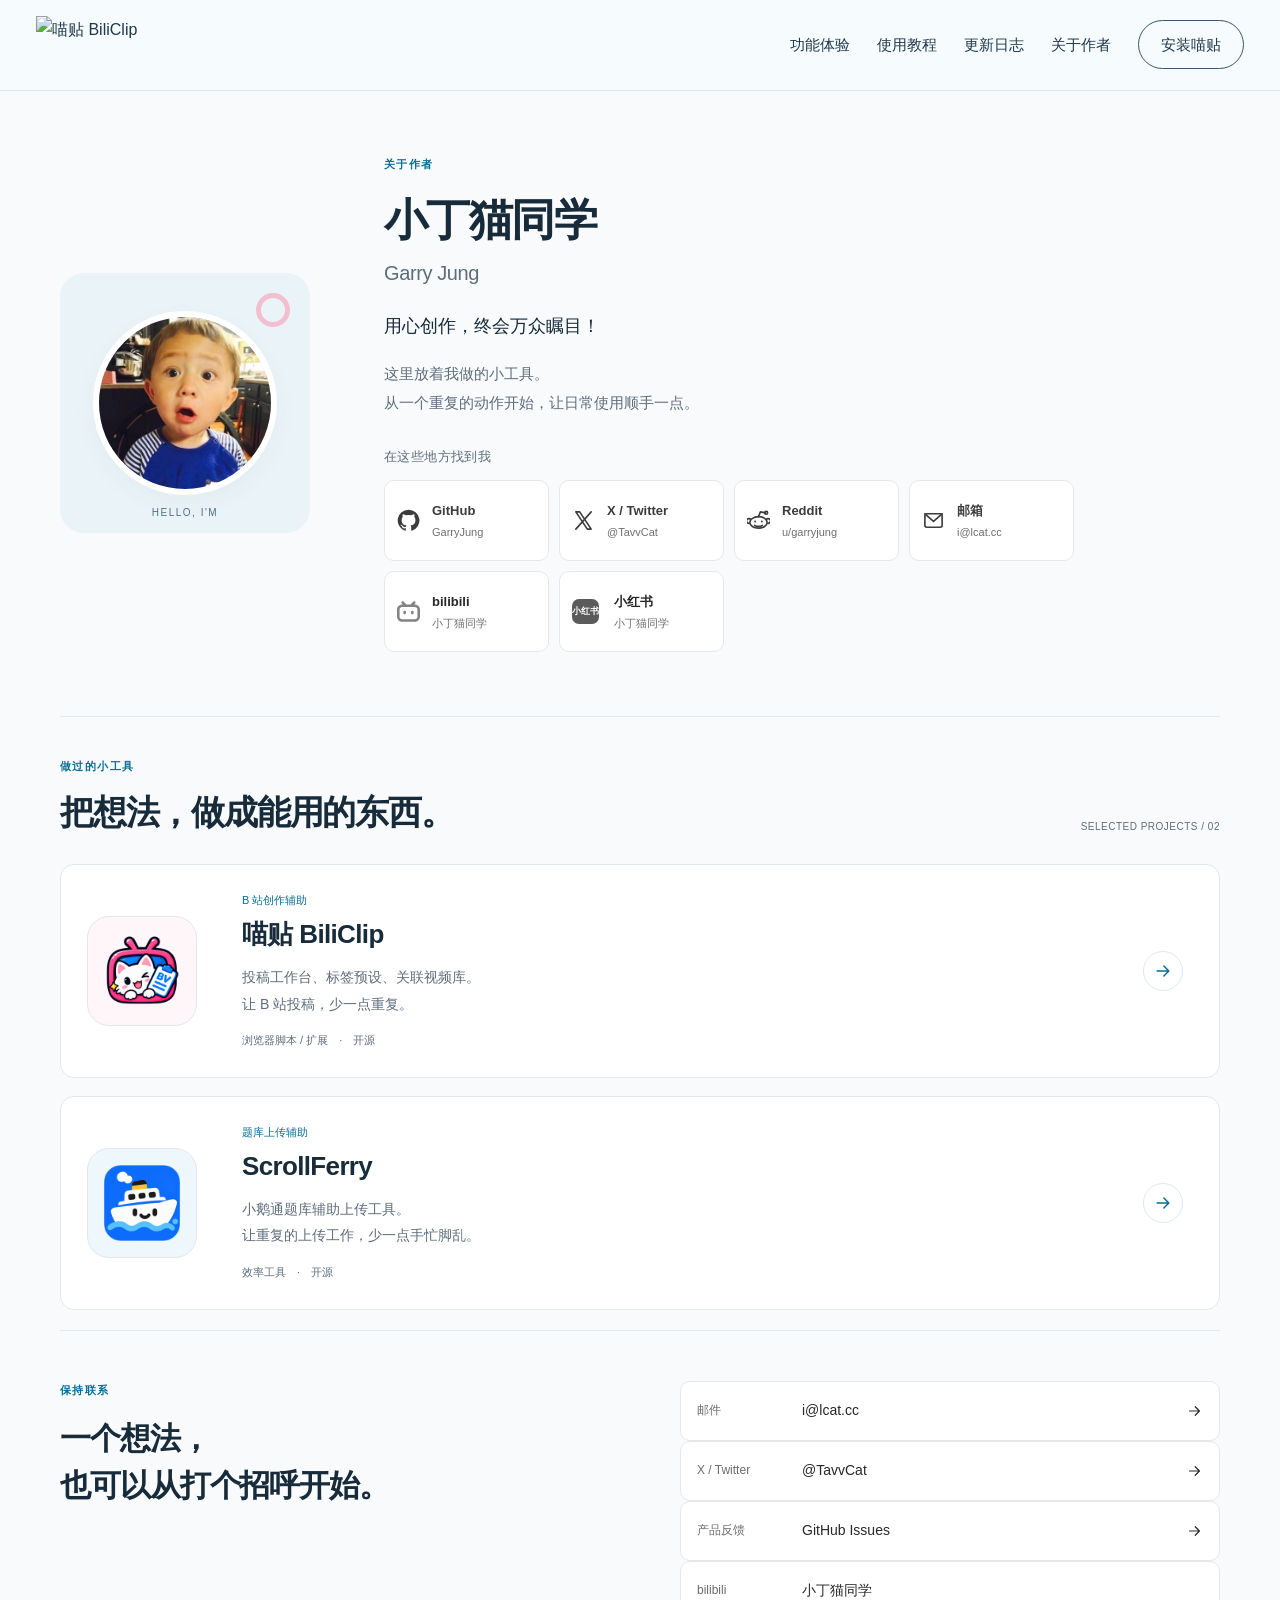
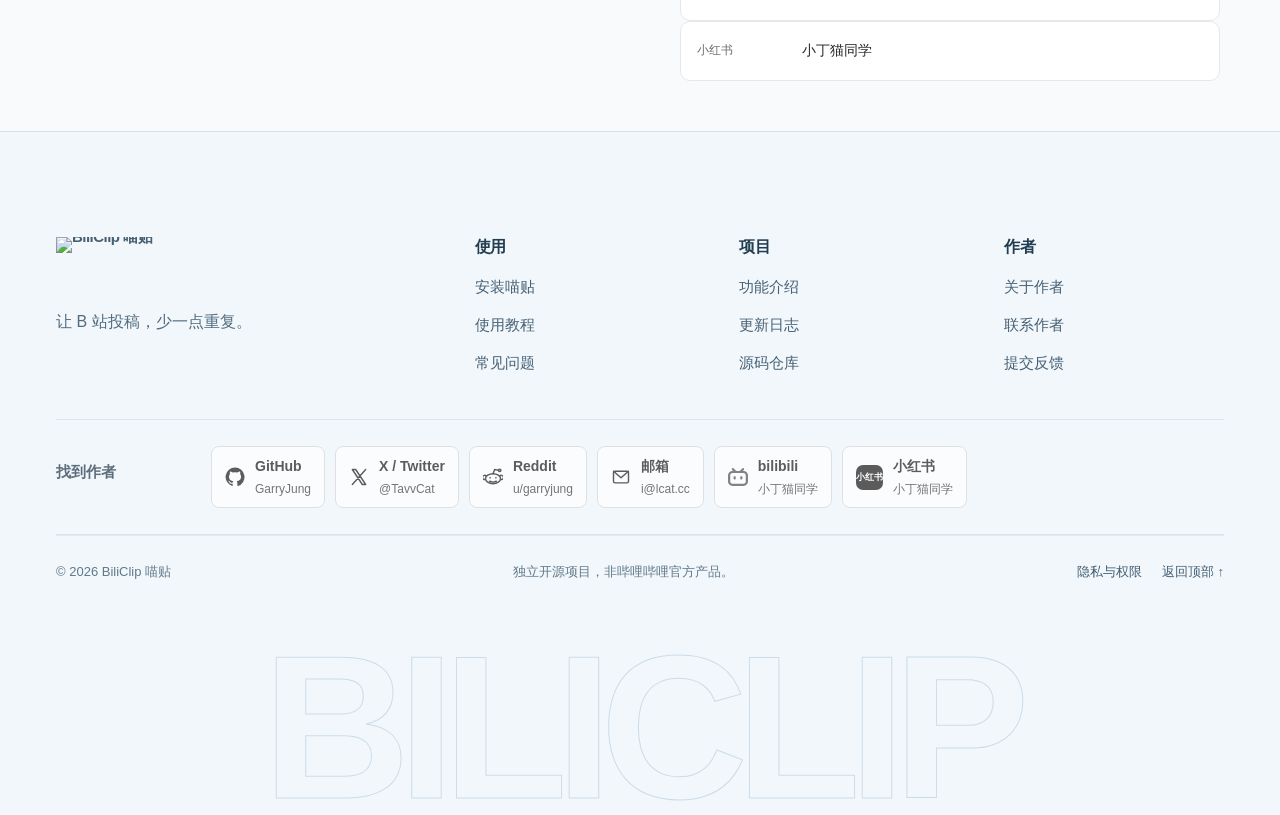
==== commit 54f61aae: "Publish BiliClip website 3.0 and remove legacy scripts and releases" ====
--- a/author.html
+++ b/author.html
@@ -1,2 +1,3 @@
 <!DOCTYPE html>
-<html lang="zh-CN"><head><meta charset="utf-8"/><meta content="width=device-width,initial-scale=1" name="viewport"/><title>关于作者 · 喵贴 BiliClip</title><meta content="认识喵贴 BiliClip 的作者小丁猫同学 Garry Jung，了解项目并取得联系。" name="description"/><link href="https://bv.lcat.cc/author.html" rel="canonical"/><meta content="关于作者 · 喵贴 BiliClip" property="og:title"/><meta content="认识喵贴 BiliClip 的作者小丁猫同学 Garry Jung，了解项目并取得联系。" property="og:description"/><meta content="https://bv.lcat.cc/assets/og-biliclip-square.png" property="og:image"/><meta content="https://bv.lcat.cc/author.html" property="og:url"/><meta content="#fafbfc" name="theme-color"/><link href="favicon.png" rel="icon"/><link href="assets/apple-touch-icon.png" rel="apple-touch-icon"/><link href="assets/site.css?v=6a911f7ce98b" rel="stylesheet"/><script defer="" src="assets/site.js?v=ca9e370c4918"></script><link href="assets/site-refresh.css?v=49cdedc548c6" rel="stylesheet"/></head><body class="page-author" id="top"><a class="skip" href="#main">跳到正文</a><header class="site-header"><div class="container header-inner"><a aria-label="喵贴 BiliClip 首页" class="brand" href="index.html"><img alt="BiliClip 喵贴" class="header-wordmark" height="700" src="logo-header.png" width="2180"/></a><button aria-controls="main-nav" aria-expanded="false" aria-label="展开导航" class="menu-toggle"><svg aria-hidden="true" class="icon" fill="none" stroke="currentColor" stroke-linecap="round" stroke-linejoin="round" stroke-width="1.7" viewbox="0 0 24 24"><path d="M4 6h16M4 12h16M4 18h16"></path></svg></button><nav aria-label="主导航" id="main-nav"><a href="index.html">首页</a><a href="tutorial.html">使用教程</a><a href="changelog.html">更新日志</a><a aria-current="page" href="author.html">关于作者</a></nav><div class="header-actions"><a class="github-link" href="https://github.com/GarryJung/BiliClip" rel="noopener noreferrer" target="_blank"><svg aria-hidden="true" class="icon" fill="none" stroke="currentColor" stroke-linecap="round" stroke-linejoin="round" stroke-width="1.7" viewbox="0 0 24 24"><path d="M9 19c-5 1-5-2-7-2m14 5v-4a4 4 0 0 0-1-3c3 0 6-1 6-5 0-1-1-3-2-4 0-1 0-2 0-3-2 0-3 1-4 2a15 15 0 0 0-6 0C8 4 7 3 5 3c0 1 0 2 0 3-1 1-2 3-2 4 0 4 3 5 6 5-1 1-1 2-1 3v4"></path></svg><span>GitHub</span></a><a class="button small" href="index.html#install">安装喵贴</a></div></div></header><main id="main"><section class="container author-hero"><div class="author-portrait"><img alt="小丁猫同学的头像" height="240" src="assets/author-avatar.jpg" width="240"/><span>HELLO, I'M</span></div><div><span class="eyebrow">关于作者</span><h1>小丁猫同学<span>Garry Jung</span></h1><p class="author-motto">用心创作，终会万众瞩目！</p><p class="author-description">这里放着我做的小工具。<br/>从一个重复的动作开始，让日常使用顺手一点。</p><div class="author-social-block"><span class="social-heading">在这些地方找到我</span><nav aria-label="作者社交与邮箱" class="author-social-grid"><a aria-label="GitHub · GarryJung（在新标签页打开）" class="author-social social-github" href="https://github.com/GarryJung" rel="noopener noreferrer" target="_blank"><svg aria-hidden="true" class="icon" fill="none" stroke="currentColor" stroke-linecap="round" stroke-linejoin="round" stroke-width="1.7" viewbox="0 0 24 24"><path d="M12 .7a11.3 11.3 0 0 0-3.57 22.02c.56.1.77-.24.77-.54v-2.1c-3.14.68-3.8-1.33-3.8-1.33-.51-1.3-1.26-1.65-1.26-1.65-1.03-.7.08-.69.08-.69 1.14.08 1.74 1.17 1.74 1.17 1.01 1.73 2.65 1.23 3.3.94.1-.73.4-1.23.72-1.51-2.51-.29-5.15-1.26-5.15-5.59 0-1.23.44-2.24 1.17-3.03-.12-.29-.51-1.43.11-2.97 0 0 .95-.3 3.11 1.16a10.8 10.8 0 0 1 5.66 0c2.16-1.46 3.1-1.16 3.1-1.16.63 1.54.24 2.68.12 2.97.73.79 1.16 1.8 1.16 3.03 0 4.34-2.64 5.3-5.17 5.58.41.36.77 1.04.77 2.1v3.1c0 .3.2.65.78.54A11.3 11.3 0 0 0 12 .7Z" fill="currentColor" stroke="none"></path></svg><span class="social-label"><strong>GitHub</strong><small>GarryJung</small></span></a><a aria-label="X / Twitter · @TavvCat（在新标签页打开）" class="author-social social-x" href="https://x.com/TavvCat" rel="noopener noreferrer" target="_blank"><svg aria-hidden="true" class="icon" fill="none" stroke="currentColor" stroke-linecap="round" stroke-linejoin="round" stroke-width="1.7" viewbox="0 0 24 24"><path d="M4 3h4l12 18h-4L4 3ZM20 3 4 21"></path></svg><span class="social-label"><strong>X / Twitter</strong><small>@TavvCat</small></span></a><a aria-label="Reddit · u/garryjung（在新标签页打开）" class="author-social social-reddit" href="https://www.reddit.com/user/garryjung/" rel="noopener noreferrer" target="_blank"><svg aria-hidden="true" class="icon" fill="none" stroke="currentColor" stroke-linecap="round" stroke-linejoin="round" stroke-width="1.7" viewbox="0 0 24 24"><path d="m12 8 2-5 5 1"></path><circle cx="20" cy="4" r="1.5"></circle><ellipse cx="12" cy="14" rx="9" ry="6"></ellipse><path d="M4 11a2.5 2.5 0 1 0-2 4m18-4a2.5 2.5 0 1 1 2 4m-14 2c2 1.5 6 1.5 8 0"></path><circle cx="8.5" cy="13" fill="currentColor" r="1" stroke="none"></circle><circle cx="15.5" cy="13" fill="currentColor" r="1" stroke="none"></circle></svg><span class="social-label"><strong>Reddit</strong><small>u/garryjung</small></span></a><a aria-label="邮箱 · i@lcat.cc（在新标签页打开）" class="author-social social-email" href="mailto:i@lcat.cc" rel="noopener noreferrer" target="_blank"><svg aria-hidden="true" class="icon" fill="none" stroke="currentColor" stroke-linecap="round" stroke-linejoin="round" stroke-width="1.7" viewbox="0 0 24 24"><rect height="14" rx="2" width="18" x="3" y="5"></rect><path d="m3 5 9 8 9-8"></path></svg><span class="social-label"><strong>邮箱</strong><small>i@lcat.cc</small></span></a></nav></div></div></section><section class="container projects-section"><div class="section-heading"><div><span class="eyebrow">做过的小工具</span><h2>把想法，做成能用的东西。</h2></div><span class="muted">SELECTED PROJECTS / 02</span></div><a class="project-row" href="index.html"><div class="project-logo"><img alt="" height="76" src="assets/biliclip-logo.png" width="76"/></div><div><div class="project-kicker">B 站创作辅助</div><h3>喵贴 BiliClip</h3><p>投稿工作台、标签预设、关联视频库。<br/>让 B 站投稿，少一点重复。</p><span class="project-tags">浏览器脚本 / 扩展　·　开源</span></div><span class="project-arrow"><svg aria-hidden="true" class="icon" fill="none" stroke="currentColor" stroke-linecap="round" stroke-linejoin="round" stroke-width="1.7" viewbox="0 0 24 24"><path d="M5 12h14m-6-6 6 6-6 6"></path></svg></span></a><a class="project-row" href="https://github.com/GarryJung/ScrollFerry" rel="noopener noreferrer" target="_blank"><div class="project-logo ferry"><img alt="" height="76" src="assets/scrollferry-logo.png" width="76"/></div><div><div class="project-kicker">题库上传辅助</div><h3>ScrollFerry</h3><p>小鹅通题库辅助上传工具。<br/>让重复的上传工作，少一点手忙脚乱。</p><span class="project-tags">效率工具　·　开源</span></div><span class="project-arrow"><svg aria-hidden="true" class="icon" fill="none" stroke="currentColor" stroke-linecap="round" stroke-linejoin="round" stroke-width="1.7" viewbox="0 0 24 24"><path d="M5 12h14m-6-6 6 6-6 6"></path></svg></span></a></section><section class="container contact-section" id="contact"><div><span class="eyebrow">保持联系</span><h2>一个想法，<br/>也可以从打个招呼开始。</h2></div><div class="contact-list"><a href="mailto:i@lcat.cc" rel="noopener noreferrer" target="_blank"><span>邮件</span><strong>i@lcat.cc</strong><svg aria-hidden="true" class="icon" fill="none" stroke="currentColor" stroke-linecap="round" stroke-linejoin="round" stroke-width="1.7" viewbox="0 0 24 24"><path d="M5 12h14m-6-6 6 6-6 6"></path></svg></a><a href="https://x.com/TavvCat" rel="noopener noreferrer" target="_blank"><span>X / Twitter</span><strong>@TavvCat</strong><svg aria-hidden="true" class="icon" fill="none" stroke="currentColor" stroke-linecap="round" stroke-linejoin="round" stroke-width="1.7" viewbox="0 0 24 24"><path d="M5 12h14m-6-6 6 6-6 6"></path></svg></a><a href="https://github.com/GarryJung/BiliClip/issues" rel="noopener noreferrer" target="_blank"><span>产品反馈</span><strong>GitHub Issues</strong><svg aria-hidden="true" class="icon" fill="none" stroke="currentColor" stroke-linecap="round" stroke-linejoin="round" stroke-width="1.7" viewbox="0 0 24 24"><path d="M5 12h14m-6-6 6 6-6 6"></path></svg></a></div></section></main><footer class="site-footer"><div class="container"><div class="footer-main"><div class="footer-brand"><a aria-label="喵贴 BiliClip 首页" class="brand" href="index.html"><img alt="BiliClip 喵贴" class="footer-wordmark" height="724" src="logo-footer.png" width="2172"/></a><p>让 B 站投稿，少一点重复。</p></div><div class="footer-column"><h3>使用</h3><a href="index.html#install">安装喵贴</a><a href="tutorial.html">使用教程</a><a href="index.html#faq">常见问题</a></div><div class="footer-column"><h3>项目</h3><a href="index.html#features">功能介绍</a><a href="changelog.html">更新日志</a><a href="https://github.com/GarryJung/BiliClip" rel="noopener noreferrer" target="_blank">源码仓库</a></div><div class="footer-column"><h3>作者</h3><a href="author.html">关于作者</a><a href="author.html#contact">联系作者</a><a href="https://github.com/GarryJung/BiliClip/issues" rel="noopener noreferrer" target="_blank">提交反馈</a></div></div><div class="footer-social-row"><span class="footer-social-label">找到作者</span><nav aria-label="作者社交与邮箱" class="socials"><a aria-label="GitHub · GarryJung（在新标签页打开）" class="social-pill social-github" href="https://github.com/GarryJung" rel="noopener noreferrer" target="_blank"><svg aria-hidden="true" class="icon" fill="none" stroke="currentColor" stroke-linecap="round" stroke-linejoin="round" stroke-width="1.7" viewbox="0 0 24 24"><path d="M12 .7a11.3 11.3 0 0 0-3.57 22.02c.56.1.77-.24.77-.54v-2.1c-3.14.68-3.8-1.33-3.8-1.33-.51-1.3-1.26-1.65-1.26-1.65-1.03-.7.08-.69.08-.69 1.14.08 1.74 1.17 1.74 1.17 1.01 1.73 2.65 1.23 3.3.94.1-.73.4-1.23.72-1.51-2.51-.29-5.15-1.26-5.15-5.59 0-1.23.44-2.24 1.17-3.03-.12-.29-.51-1.43.11-2.97 0 0 .95-.3 3.11 1.16a10.8 10.8 0 0 1 5.66 0c2.16-1.46 3.1-1.16 3.1-1.16.63 1.54.24 2.68.12 2.97.73.79 1.16 1.8 1.16 3.03 0 4.34-2.64 5.3-5.17 5.58.41.36.77 1.04.77 2.1v3.1c0 .3.2.65.78.54A11.3 11.3 0 0 0 12 .7Z" fill="currentColor" stroke="none"></path></svg><span class="social-label"><strong>GitHub</strong><small>GarryJung</small></span></a><a aria-label="X / Twitter · @TavvCat（在新标签页打开）" class="social-pill social-x" href="https://x.com/TavvCat" rel="noopener noreferrer" target="_blank"><svg aria-hidden="true" class="icon" fill="none" stroke="currentColor" stroke-linecap="round" stroke-linejoin="round" stroke-width="1.7" viewbox="0 0 24 24"><path d="M4 3h4l12 18h-4L4 3ZM20 3 4 21"></path></svg><span class="social-label"><strong>X / Twitter</strong><small>@TavvCat</small></span></a><a aria-label="Reddit · u/garryjung（在新标签页打开）" class="social-pill social-reddit" href="https://www.reddit.com/user/garryjung/" rel="noopener noreferrer" target="_blank"><svg aria-hidden="true" class="icon" fill="none" stroke="currentColor" stroke-linecap="round" stroke-linejoin="round" stroke-width="1.7" viewbox="0 0 24 24"><path d="m12 8 2-5 5 1"></path><circle cx="20" cy="4" r="1.5"></circle><ellipse cx="12" cy="14" rx="9" ry="6"></ellipse><path d="M4 11a2.5 2.5 0 1 0-2 4m18-4a2.5 2.5 0 1 1 2 4m-14 2c2 1.5 6 1.5 8 0"></path><circle cx="8.5" cy="13" fill="currentColor" r="1" stroke="none"></circle><circle cx="15.5" cy="13" fill="currentColor" r="1" stroke="none"></circle></svg><span class="social-label"><strong>Reddit</strong><small>u/garryjung</small></span></a><a aria-label="邮箱 · i@lcat.cc（在新标签页打开）" class="social-pill social-email" href="mailto:i@lcat.cc" rel="noopener noreferrer" target="_blank"><svg aria-hidden="true" class="icon" fill="none" stroke="currentColor" stroke-linecap="round" stroke-linejoin="round" stroke-width="1.7" viewbox="0 0 24 24"><rect height="14" rx="2" width="18" x="3" y="5"></rect><path d="m3 5 9 8 9-8"></path></svg><span class="social-label"><strong>邮箱</strong><small>i@lcat.cc</small></span></a></nav></div><div class="footer-bottom"><span>© 2026 BiliClip 喵贴</span><span>独立开源项目，非哔哩哔哩官方产品。</span><div><a href="privacy.html">隐私与权限</a><a href="#top">返回顶部 ↑</a></div></div></div></footer></body></html>+
+<html lang="zh-CN"><head><meta charset="utf-8"/><meta content="width=device-width,initial-scale=1" name="viewport"/><title>关于作者 · 喵贴 BiliClip</title><meta content="认识喵贴 BiliClip 的作者小丁猫同学 Garry Jung，了解项目并取得联系。" name="description"/><link href="https://bv.lcat.cc/author.html" rel="canonical"/><meta content="关于作者 · 喵贴 BiliClip" property="og:title"/><meta content="认识喵贴 BiliClip 的作者小丁猫同学 Garry Jung，了解项目并取得联系。" property="og:description"/><meta content="https://bv.lcat.cc/assets/og-biliclip-square.png" property="og:image"/><meta content="https://bv.lcat.cc/author.html" property="og:url"/><meta content="#fafbfc" name="theme-color"/><link href="favicon.png" rel="icon"/><link href="assets/apple-touch-icon.png" rel="apple-touch-icon"/><link href="assets/site.css?v=6a911f7ce98b" rel="stylesheet"/><script defer="" src="assets/site.js?v=ca9e370c4918"></script><link href="assets/site-refresh.css?v=20e86e0da3e3" rel="stylesheet"/><link href="assets/global-shell.css?v=bb775fb6788b" rel="stylesheet"/><script defer="" src="assets/site-polish.js?v=25cc6bdb39ec"></script><link href="assets/refinement.css?v=2ee86e3d82cd" rel="stylesheet"/></head><body class="page-author" id="top"><a class="skip" href="#main">跳到正文</a><header class="unified-header"><div class="unified-header-inner"><a aria-label="喵贴 BiliClip 首页" class="unified-brand" href="index.html"><img alt="喵贴 BiliClip" height="700" src="logo-header.png" width="2180"/></a><nav aria-label="主导航"><a href="index.html#features">功能体验</a><a href="tutorial.html">使用教程</a><a href="changelog.html">更新日志</a><a href="author.html">关于作者</a><a class="unified-install" href="index.html#install">安装喵贴</a></nav></div></header><main id="main"><section class="container author-hero"><div class="author-portrait"><img alt="小丁猫同学的头像" height="240" src="assets/author-avatar.jpg" width="240"/><span>HELLO, I'M</span></div><div><span class="eyebrow">关于作者</span><h1>小丁猫同学<span>Garry Jung</span></h1><p class="author-motto">用心创作，终会万众瞩目！</p><p class="author-description">这里放着我做的小工具。<br/>从一个重复的动作开始，让日常使用顺手一点。</p><div class="author-social-block"><span class="social-heading">在这些地方找到我</span><nav aria-label="作者社交与邮箱" class="author-social-grid"><a aria-label="GitHub · GarryJung（在新标签页打开）" class="author-social social-github" href="https://github.com/GarryJung" rel="noopener noreferrer" target="_blank"><svg aria-hidden="true" class="icon" fill="none" stroke="currentColor" stroke-linecap="round" stroke-linejoin="round" stroke-width="1.7" viewbox="0 0 24 24"><path d="M12 .7a11.3 11.3 0 0 0-3.57 22.02c.56.1.77-.24.77-.54v-2.1c-3.14.68-3.8-1.33-3.8-1.33-.51-1.3-1.26-1.65-1.26-1.65-1.03-.7.08-.69.08-.69 1.14.08 1.74 1.17 1.74 1.17 1.01 1.73 2.65 1.23 3.3.94.1-.73.4-1.23.72-1.51-2.51-.29-5.15-1.26-5.15-5.59 0-1.23.44-2.24 1.17-3.03-.12-.29-.51-1.43.11-2.97 0 0 .95-.3 3.11 1.16a10.8 10.8 0 0 1 5.66 0c2.16-1.46 3.1-1.16 3.1-1.16.63 1.54.24 2.68.12 2.97.73.79 1.16 1.8 1.16 3.03 0 4.34-2.64 5.3-5.17 5.58.41.36.77 1.04.77 2.1v3.1c0 .3.2.65.78.54A11.3 11.3 0 0 0 12 .7Z" fill="currentColor" stroke="none"></path></svg><span class="social-label"><strong>GitHub</strong><small>GarryJung</small></span></a><a aria-label="X / Twitter · @TavvCat（在新标签页打开）" class="author-social social-x" href="https://x.com/TavvCat" rel="noopener noreferrer" target="_blank"><svg aria-hidden="true" class="icon" fill="none" stroke="currentColor" stroke-linecap="round" stroke-linejoin="round" stroke-width="1.7" viewbox="0 0 24 24"><path d="M4 3h4l12 18h-4L4 3ZM20 3 4 21"></path></svg><span class="social-label"><strong>X / Twitter</strong><small>@TavvCat</small></span></a><a aria-label="Reddit · u/garryjung（在新标签页打开）" class="author-social social-reddit" href="https://www.reddit.com/user/garryjung/" rel="noopener noreferrer" target="_blank"><svg aria-hidden="true" class="icon" fill="none" stroke="currentColor" stroke-linecap="round" stroke-linejoin="round" stroke-width="1.7" viewbox="0 0 24 24"><path d="m12 8 2-5 5 1"></path><circle cx="20" cy="4" r="1.5"></circle><ellipse cx="12" cy="14" rx="9" ry="6"></ellipse><path d="M4 11a2.5 2.5 0 1 0-2 4m18-4a2.5 2.5 0 1 1 2 4m-14 2c2 1.5 6 1.5 8 0"></path><circle cx="8.5" cy="13" fill="currentColor" r="1" stroke="none"></circle><circle cx="15.5" cy="13" fill="currentColor" r="1" stroke="none"></circle></svg><span class="social-label"><strong>Reddit</strong><small>u/garryjung</small></span></a><a aria-label="邮箱 · i@lcat.cc（在新标签页打开）" class="author-social social-email" href="mailto:i@lcat.cc" rel="noopener noreferrer" target="_blank"><svg aria-hidden="true" class="icon" fill="none" stroke="currentColor" stroke-linecap="round" stroke-linejoin="round" stroke-width="1.7" viewbox="0 0 24 24"><rect height="14" rx="2" width="18" x="3" y="5"></rect><path d="m3 5 9 8 9-8"></path></svg><span class="social-label"><strong>邮箱</strong><small>i@lcat.cc</small></span></a><a class="author-social social-bilibili" href="https://space.bilibili.com/377939379" rel="noopener noreferrer" target="_blank"><img alt="" class="icon social-brand-icon" height="24" src="assets/bilibili.svg" width="24"/><span class="social-label"><strong>bilibili</strong><small>小丁猫同学</small></span></a><a class="author-social social-redbook" href="https://www.xiaohongshu.com/user/profile/5d69cf940000000001001a37" rel="noopener noreferrer" target="_blank"><span aria-hidden="true" class="redbook-mark">小红书</span><span class="social-label"><strong>小红书</strong><small>小丁猫同学</small></span></a></nav></div></div></section><section class="container projects-section"><div class="section-heading"><div><span class="eyebrow">做过的小工具</span><h2>把想法，做成能用的东西。</h2></div><span class="muted">SELECTED PROJECTS / 02</span></div><a class="project-row" href="index.html"><div class="project-logo"><img alt="" height="76" src="assets/biliclip-logo.png" width="76"/></div><div><div class="project-kicker">B 站创作辅助</div><h3>喵贴 BiliClip</h3><p>投稿工作台、标签预设、关联视频库。<br/>让 B 站投稿，少一点重复。</p><span class="project-tags">浏览器脚本 / 扩展　·　开源</span></div><span class="project-arrow"><svg aria-hidden="true" class="icon" fill="none" stroke="currentColor" stroke-linecap="round" stroke-linejoin="round" stroke-width="1.7" viewbox="0 0 24 24"><path d="M5 12h14m-6-6 6 6-6 6"></path></svg></span></a><a class="project-row" href="https://github.com/GarryJung/ScrollFerry" rel="noopener noreferrer" target="_blank"><div class="project-logo ferry"><img alt="" height="76" src="assets/scrollferry-logo.png" width="76"/></div><div><div class="project-kicker">题库上传辅助</div><h3>ScrollFerry</h3><p>小鹅通题库辅助上传工具。<br/>让重复的上传工作，少一点手忙脚乱。</p><span class="project-tags">效率工具　·　开源</span></div><span class="project-arrow"><svg aria-hidden="true" class="icon" fill="none" stroke="currentColor" stroke-linecap="round" stroke-linejoin="round" stroke-width="1.7" viewbox="0 0 24 24"><path d="M5 12h14m-6-6 6 6-6 6"></path></svg></span></a></section><section class="container contact-section" id="contact"><div><span class="eyebrow">保持联系</span><h2>一个想法，<br/>也可以从打个招呼开始。</h2></div><div class="contact-list"><a href="mailto:i@lcat.cc" rel="noopener noreferrer" target="_blank"><span>邮件</span><strong>i@lcat.cc</strong><svg aria-hidden="true" class="icon" fill="none" stroke="currentColor" stroke-linecap="round" stroke-linejoin="round" stroke-width="1.7" viewbox="0 0 24 24"><path d="M5 12h14m-6-6 6 6-6 6"></path></svg></a><a href="https://x.com/TavvCat" rel="noopener noreferrer" target="_blank"><span>X / Twitter</span><strong>@TavvCat</strong><svg aria-hidden="true" class="icon" fill="none" stroke="currentColor" stroke-linecap="round" stroke-linejoin="round" stroke-width="1.7" viewbox="0 0 24 24"><path d="M5 12h14m-6-6 6 6-6 6"></path></svg></a><a href="https://github.com/GarryJung/BiliClip/issues" rel="noopener noreferrer" target="_blank"><span>产品反馈</span><strong>GitHub Issues</strong><svg aria-hidden="true" class="icon" fill="none" stroke="currentColor" stroke-linecap="round" stroke-linejoin="round" stroke-width="1.7" viewbox="0 0 24 24"><path d="M5 12h14m-6-6 6 6-6 6"></path></svg></a><a href="https://space.bilibili.com/377939379" rel="noopener noreferrer" target="_blank"><span>bilibili</span><strong>小丁猫同学</strong></a><a href="https://www.xiaohongshu.com/user/profile/5d69cf940000000001001a37" rel="noopener noreferrer" target="_blank"><span>小红书</span><strong>小丁猫同学</strong></a></div></section></main><footer class="site-footer unified-footer"><div class="container"><div class="footer-main"><div class="footer-brand"><a aria-label="喵贴 BiliClip 首页" class="brand" href="index.html"><img alt="BiliClip 喵贴" class="footer-wordmark" height="724" src="logo-footer.png" width="2172"/></a><p>让 B 站投稿，少一点重复。</p></div><div class="footer-column"><h3>使用</h3><a href="index.html#install">安装喵贴</a><a href="tutorial.html">使用教程</a><a href="index.html#faq">常见问题</a></div><div class="footer-column"><h3>项目</h3><a href="index.html#features">功能介绍</a><a href="changelog.html">更新日志</a><a href="https://github.com/GarryJung/BiliClip" rel="noopener noreferrer" target="_blank">源码仓库</a></div><div class="footer-column"><h3>作者</h3><a href="author.html">关于作者</a><a href="author.html#contact">联系作者</a><a href="https://github.com/GarryJung/BiliClip/issues" rel="noopener noreferrer" target="_blank">提交反馈</a></div></div><div class="footer-social-row"><span class="footer-social-label">找到作者</span><nav aria-label="作者社交与邮箱" class="socials"><a aria-label="GitHub · GarryJung（在新标签页打开）" class="social-pill social-github" href="https://github.com/GarryJung" rel="noopener noreferrer" target="_blank"><svg aria-hidden="true" class="icon" fill="none" stroke="currentColor" stroke-linecap="round" stroke-linejoin="round" stroke-width="1.7" viewbox="0 0 24 24"><path d="M12 .7a11.3 11.3 0 0 0-3.57 22.02c.56.1.77-.24.77-.54v-2.1c-3.14.68-3.8-1.33-3.8-1.33-.51-1.3-1.26-1.65-1.26-1.65-1.03-.7.08-.69.08-.69 1.14.08 1.74 1.17 1.74 1.17 1.01 1.73 2.65 1.23 3.3.94.1-.73.4-1.23.72-1.51-2.51-.29-5.15-1.26-5.15-5.59 0-1.23.44-2.24 1.17-3.03-.12-.29-.51-1.43.11-2.97 0 0 .95-.3 3.11 1.16a10.8 10.8 0 0 1 5.66 0c2.16-1.46 3.1-1.16 3.1-1.16.63 1.54.24 2.68.12 2.97.73.79 1.16 1.8 1.16 3.03 0 4.34-2.64 5.3-5.17 5.58.41.36.77 1.04.77 2.1v3.1c0 .3.2.65.78.54A11.3 11.3 0 0 0 12 .7Z" fill="currentColor" stroke="none"></path></svg><span class="social-label"><strong>GitHub</strong><small>GarryJung</small></span></a><a aria-label="X / Twitter · @TavvCat（在新标签页打开）" class="social-pill social-x" href="https://x.com/TavvCat" rel="noopener noreferrer" target="_blank"><svg aria-hidden="true" class="icon" fill="none" stroke="currentColor" stroke-linecap="round" stroke-linejoin="round" stroke-width="1.7" viewbox="0 0 24 24"><path d="M4 3h4l12 18h-4L4 3ZM20 3 4 21"></path></svg><span class="social-label"><strong>X / Twitter</strong><small>@TavvCat</small></span></a><a aria-label="Reddit · u/garryjung（在新标签页打开）" class="social-pill social-reddit" href="https://www.reddit.com/user/garryjung/" rel="noopener noreferrer" target="_blank"><svg aria-hidden="true" class="icon" fill="none" stroke="currentColor" stroke-linecap="round" stroke-linejoin="round" stroke-width="1.7" viewbox="0 0 24 24"><path d="m12 8 2-5 5 1"></path><circle cx="20" cy="4" r="1.5"></circle><ellipse cx="12" cy="14" rx="9" ry="6"></ellipse><path d="M4 11a2.5 2.5 0 1 0-2 4m18-4a2.5 2.5 0 1 1 2 4m-14 2c2 1.5 6 1.5 8 0"></path><circle cx="8.5" cy="13" fill="currentColor" r="1" stroke="none"></circle><circle cx="15.5" cy="13" fill="currentColor" r="1" stroke="none"></circle></svg><span class="social-label"><strong>Reddit</strong><small>u/garryjung</small></span></a><a aria-label="邮箱 · i@lcat.cc（在新标签页打开）" class="social-pill social-email" href="mailto:i@lcat.cc" rel="noopener noreferrer" target="_blank"><svg aria-hidden="true" class="icon" fill="none" stroke="currentColor" stroke-linecap="round" stroke-linejoin="round" stroke-width="1.7" viewbox="0 0 24 24"><rect height="14" rx="2" width="18" x="3" y="5"></rect><path d="m3 5 9 8 9-8"></path></svg><span class="social-label"><strong>邮箱</strong><small>i@lcat.cc</small></span></a><a class="social-pill social-bilibili" href="https://space.bilibili.com/377939379" rel="noopener noreferrer" target="_blank"><img alt="" class="icon social-brand-icon" height="24" src="assets/bilibili.svg" width="24"/><span class="social-label"><strong>bilibili</strong><small>小丁猫同学</small></span></a><a class="social-pill social-redbook" href="https://www.xiaohongshu.com/user/profile/5d69cf940000000001001a37" rel="noopener noreferrer" target="_blank"><span aria-hidden="true" class="redbook-mark">小红书</span><span class="social-label"><strong>小红书</strong><small>小丁猫同学</small></span></a></nav></div><div class="footer-bottom"><span>© 2026 BiliClip 喵贴</span><span>独立开源项目，非哔哩哔哩官方产品。</span><div><a href="privacy.html">隐私与权限</a><a href="#top">返回顶部 ↑</a></div></div><div aria-hidden="true" class="footer-outline-word">BILICLIP</div></div></footer></body></html>
--- a/assets/site-refresh.css
+++ b/assets/site-refresh.css
@@ -29,3 +29,6 @@
 
 .browser-tabs [data-install-browser="cent"] img{width:42px;height:42px;object-fit:cover;object-position:left}
 @media(max-width:600px){.browser-tabs [data-install-browser="cent"] img{width:36px;height:36px}}
+/* Match the perceived size of application icons with generous built-in padding. */
+.browser-tabs [data-install-browser="dia"] img,.browser-tabs [data-install-browser="comet"] img{width:48px;height:48px;object-fit:contain}
+@media(max-width:600px){.browser-tabs [data-install-browser="dia"] img,.browser-tabs [data-install-browser="comet"] img{width:42px;height:42px}}
--- a/assets/global-shell.css
+++ b/assets/global-shell.css
@@ -0,0 +1,5 @@
+/* Shared navigation and original grouped footer on every public page. */
+.unified-header{position:sticky;top:0;z-index:100;background:#f6fbfe;color:#192d40;border-bottom:1px solid #dce8ef;font-family:"Avenir Next","PingFang SC","Microsoft YaHei",sans-serif}.unified-header-inner{max-width:1320px;margin:auto;padding:16px 36px;display:flex;align-items:center;justify-content:space-between;gap:25px}.unified-brand{display:block;flex-shrink:0}.unified-brand img{display:block;width:180px;height:auto}.unified-header nav{display:flex;align-items:center;gap:27px;font-size:15px;font-weight:550}.unified-header a{color:#20384b;text-decoration:none}.unified-header a:hover{color:#007e9f}.unified-header .unified-install{padding:10px 22px;border:1px solid #37566d;border-radius:28px}.unified-header a:focus-visible,.unified-footer a:focus-visible{outline:3px solid #0789b3;outline-offset:5px}.unified-footer{position:relative;overflow:hidden;background:#f1f7fb;color:#294154;border-top:1px solid #d3e2ec;font-family:"Avenir Next","PingFang SC","Microsoft YaHei",sans-serif;padding:65px 0 0;margin:0}.unified-footer .container{width:100%;max-width:1240px;margin:auto;padding:0 36px}.unified-footer .footer-main{display:grid;grid-template-columns:1.7fr 1fr 1fr 1fr;gap:45px;padding-bottom:40px}.unified-footer .brand{display:block}.unified-footer .footer-wordmark{display:block;width:210px;height:auto;max-width:100%}.unified-footer .footer-brand p{font-size:16px;color:#536c7f;max-width:22em;margin:18px 0 0}.unified-footer .footer-column{display:flex;flex-direction:column;gap:10px}.unified-footer .footer-column h3{font-size:16px;font-weight:700;margin:0 0 8px;color:#223d50}.unified-footer a{color:#466074;text-decoration:none;font-size:15px;line-height:1.65}.unified-footer a:hover{color:#0084aa}.unified-footer .footer-social-row{display:flex;align-items:flex-start;gap:25px;padding:26px 0;border-block:1px solid #d6e5ee}.unified-footer .footer-social-label{font-size:15px;font-weight:600;white-space:nowrap;padding-top:12px}.unified-footer .socials{display:flex;flex-wrap:wrap;gap:10px;justify-content:flex-start;margin:0}.unified-footer .social-pill{display:flex;align-items:center;gap:10px;padding:9px 13px;border:1px solid #d5e2ec;border-radius:12px;min-height:54px;background:#ffffffa0}.unified-footer .icon,.author-social .icon{width:23px;height:23px;flex-shrink:0}.unified-footer .social-label{display:flex;flex-direction:column;line-height:1.4}.unified-footer .social-label strong{font-size:14px}.unified-footer .social-label small{font-size:12px;color:#61798a}.redbook-mark{display:inline-flex;align-items:center;justify-content:center;background:#eb3153;color:white;border-radius:7px;font-size:9px;font-weight:800;min-width:27px;height:25px;white-space:nowrap}.social-bilibili{color:#008fbc}.unified-footer .footer-bottom{display:flex;flex-wrap:wrap;align-items:center;justify-content:space-between;gap:18px;padding:24px 0;font-size:13px;color:#61798a}.unified-footer .footer-bottom>div{display:flex;gap:20px}.unified-footer .footer-bottom a{font-size:13px}.footer-outline-word{font:900 clamp(90px,16vw,215px)/1.05 "Arial Black",Arial,sans-serif;letter-spacing:-.06em;color:transparent;-webkit-text-stroke:1px #b7cedd;opacity:.65;white-space:nowrap;text-align:center;margin:12px 0 -20px;pointer-events:none}.author-social.social-bilibili,.author-social.social-redbook{color:inherit}.author-social .redbook-mark{margin-right:3px}
+@media(max-width:760px){.unified-header-inner{padding:13px 24px;flex-wrap:wrap;gap:12px}.unified-brand img{width:155px}.unified-header nav{width:100%;justify-content:space-between;gap:9px;font-size:13px}.unified-header .unified-install{padding:7px 12px}.unified-footer{padding-top:40px}.unified-footer .container{padding-inline:24px}.unified-footer .footer-main{grid-template-columns:repeat(3,1fr);gap:25px 15px;padding-bottom:28px}.unified-footer .footer-brand{grid-column:1/-1}.unified-footer .footer-wordmark{width:185px}.unified-footer .footer-column{gap:9px}.unified-footer .footer-column h3{font-size:15px}.unified-footer a{font-size:14px}.unified-footer .footer-social-row{display:block}.unified-footer .footer-social-label{display:block;padding:0;margin-bottom:16px}.unified-footer .socials{display:grid;grid-template-columns:1fr 1fr;width:100%}.unified-footer .social-pill{padding:9px;min-width:0;gap:8px}.unified-footer .social-label small{font-size:11px}.unified-footer .footer-bottom{display:block;font-size:12px}.unified-footer .footer-bottom>span{display:block;margin-bottom:10px}.footer-outline-word{font-size:16vw;margin-bottom:-5px}}
+
+html{scroll-padding-top:calc(var(--site-header-height,90px) + 12px)}
--- a/assets/refinement.css
+++ b/assets/refinement.css
@@ -0,0 +1,17 @@
+/* Keep the shared top navigation intact. */
+.hero-copy::before{display:none}.hero-copy h1{text-shadow:none}.hero{gap:35px;align-items:center}.hero-copy{padding-top:65px;padding-bottom:35px}.hero-fan{--fan-scroll:0;--fan-hover:0;position:relative;z-index:2;width:100%;max-width:530px;height:490px;justify-self:center;isolation:isolate;outline-offset:6px}.hero-fan:hover,.hero-fan:focus-within{--fan-hover:1}.fan-card{position:absolute;bottom:24px;left:50%;width:190px;transform-origin:50% 100%;transition:transform 650ms cubic-bezier(.23,1,.32,1);display:block;background:none;border:0;border-radius:12px;filter:drop-shadow(0 13px 18px #284e7229)}.fan-card img{display:block;width:100%;height:auto;border-radius:12px}.fan-menu{z-index:1;transform:translateX(-50%) rotate(calc(-15deg - var(--fan-scroll)*6deg - var(--fan-hover)*5deg))}.fan-upload{z-index:3;transform:translateX(-50%) rotate(-2deg)}.fan-library{z-index:2;transform:translateX(-50%) rotate(calc(15deg + var(--fan-scroll)*6deg + var(--fan-hover)*5deg))}.hero-fan:focus-visible{outline:3px solid #008ab5;border-radius:16px}.fan-card:hover{z-index:4}.open-scene{grid-template-columns:.85fr 1.15fr;gap:42px;padding:28px 0 35px}.open-scene-media{display:block;padding:0;background:none!important;border-radius:16px;overflow:hidden}.open-scene-media .context-shot{display:block;aspect-ratio:auto;border-radius:14px;border:1px solid #d8e6ee;background:#fff;overflow:hidden}.open-scene-media .context-shot img{display:block;width:100%;height:auto;max-height:310px;object-fit:contain;box-shadow:none;border-radius:12px}.open-tag-demo{padding:28px 0}.download-section{scroll-margin-top:0;padding-top:24px}.download-section>.wrap>.section-heading{margin-bottom:24px}.download-section>.wrap>.section-heading h2{font-size:32px;line-height:1.35}.installer{scroll-margin-top:12px}.installer:not(.has-selection){display:block;max-width:100%}.installer:not(.has-selection) .browser-choice-grid{grid-template-columns:repeat(5,minmax(0,1fr))}.browser-choice-grid{margin-bottom:0}.browser-family-info{font-size:15px;line-height:1.8;color:#536d80;max-width:65em;margin:0 0 20px}.browser-choice-button{font-family:inherit}.install-instructions{animation:instructions-in 220ms ease-out}#offline-help{padding-top:15px}#offline-help summary{font-size:15px;font-weight:650;cursor:pointer}#offline-help ol{font-size:14px;margin-top:16px}.install-buttons{margin-top:18px}.unified-footer .social-pill,.author-social,.contact-list a{filter:grayscale(1);transition:filter 180ms,color 180ms,background 180ms}.unified-footer .social-pill:hover,.unified-footer .social-pill:focus-visible,.author-social:hover,.author-social:focus-visible,.contact-list a:hover,.contact-list a:focus-visible{filter:grayscale(0)}.social-bilibili:hover,.social-bilibili:focus-visible{color:#00a1d6!important}.social-redbook:hover,.social-redbook:focus-visible{color:#eb3153!important}.social-github:hover{color:#24292f!important}.social-x:hover{color:#111!important}.social-reddit:hover{color:#ff4500!important}.social-email:hover{color:#008dbb!important}.social-brand-icon{object-fit:contain}.image-viewer{position:fixed;inset:0;width:fit-content;max-width:96vw;max-height:96vh;padding:48px 18px 18px;border:0;border-radius:18px;background:#f6fbfe;color:#233e51;overflow:auto;box-shadow:0 20px 90px #001a4055}.image-viewer::backdrop{background:#152c43cc;backdrop-filter:blur(7px)}.image-viewer>img{display:block;width:auto;height:auto;max-width:90vw;max-height:78vh;object-fit:contain;margin:auto;border-radius:7px}.image-viewer>p{font-size:14px;text-align:center;margin:14px 0 0;color:#536d80}.image-viewer-close{position:absolute;top:9px;right:13px;background:#e1edf5;color:#24475f;border:0;border-radius:20px;padding:7px 15px;font:inherit;font-size:14px;min-height:34px;cursor:pointer}.image-viewer-open{overflow:hidden!important}main img{cursor:zoom-in}main button img,main .browser-parade img,main .console-title img{cursor:inherit}
+@keyframes instructions-in{from{opacity:0;transform:translateY(5px)}to{opacity:1;transform:translateY(0)}}
+@media(max-width:1100px){.hero-fan{height:450px}.fan-card{width:175px}.installer:not(.has-selection) .browser-choice-grid{grid-template-columns:repeat(4,minmax(0,1fr))}}
+@media(max-width:760px){.hero{gap:18px;padding-top:40px}.hero-copy{padding-top:10px;padding-bottom:0}.hero-fan{height:390px;width:100%;max-width:360px;margin-top:5px}.fan-card{width:145px;bottom:18px}.fan-menu{transform:translateX(-50%) rotate(calc(-13deg - var(--fan-scroll)*5deg - var(--fan-hover)*4deg))}.fan-library{transform:translateX(-50%) rotate(calc(13deg + var(--fan-scroll)*5deg + var(--fan-hover)*4deg))}.open-scene{grid-template-columns:1fr;gap:20px}.open-scene-media .context-shot img{max-height:270px}.installer:not(.has-selection) .browser-choice-grid{grid-template-columns:repeat(2,minmax(0,1fr))}.download-section>.wrap>.section-heading h2{font-size:27px}.download-section{padding-top:20px}.browser-family-info{font-size:14px}.image-viewer{padding:48px 10px 14px;max-width:96vw}.image-viewer>img{max-width:90vw;max-height:76vh}.open-scene-copy h3{font-size:26px}}
+@media(prefers-reduced-motion:reduce){.fan-card{transition:none}.install-instructions{animation:none}.social-pill,.author-social{transition:none}}
+.fan-menu{width:265px}@media(max-width:1100px){.fan-menu{width:240px}}@media(max-width:760px){.fan-menu{width:205px}}
+/* Browser selection always spans the card; details unfold beneath it. */
+#install .installer,#install .installer.has-selection{display:block;padding:28px 30px;border-radius:22px}#install .browser-choice-grid,#install .installer:not(.has-selection) .browser-choice-grid{grid-template-columns:repeat(auto-fit,minmax(138px,1fr));gap:10px}#install .browser-choice-button{min-height:61px;padding:10px 12px;gap:9px}#install .browser-choice-button:focus-visible{outline:2px solid #087fbe;outline-offset:3px}#install .browser-family-info{margin-bottom:20px;font-size:15px;max-width:none}#install .browser-choice-title{margin-bottom:12px}#install .install-result{border-top:1px solid #d4e4ee;margin-top:24px;padding-top:24px;animation:instructions-in 200ms ease-out}#install .install-result-heading{display:flex;align-items:center;justify-content:space-between;gap:24px;margin-bottom:22px}#install .install-result-summary{min-width:0;flex:1}#install #install-steps-title{margin:0 0 8px;font-size:23px;line-height:1.4}#install #browser-note{font-size:15px;line-height:1.7;margin:0;max-width:40em;color:#536d80}#install .install-buttons{flex-shrink:0;margin:0;gap:10px}#install .install-buttons .button{font-size:15px;padding:11px 18px;white-space:nowrap}#install #install-steps{display:grid;grid-template-columns:repeat(3,minmax(0,1fr));list-style:none;counter-reset:install-step;padding:0;margin:0 0 18px;gap:20px}#install #install-steps li{counter-increment:install-step;position:relative;padding:0 0 0 35px;color:#405e73;font-size:15px;line-height:1.8}#install #install-steps li::before{content:counter(install-step);position:absolute;left:0;top:2px;display:flex;align-items:center;justify-content:center;width:25px;height:25px;border-radius:50%;background:#e5f4fb;color:#007f9f;font-size:13px;font-weight:700}#install #offline-help{margin:15px 0;padding:15px 0 0}#install #offline-help summary{font-size:15px}#install #offline-help ol{max-width:65em}#install .install-result>a{display:inline-block;margin-top:6px;font-size:14px;text-decoration:underline;text-underline-offset:4px}#install .store-version{font-size:13px;margin:10px 0 0}
+@media(max-width:1000px){#install .install-result-heading{align-items:flex-start;flex-direction:column;gap:16px}#install #install-steps{gap:15px}}
+@media(max-width:760px){#install .installer,#install .installer.has-selection{padding:22px 18px}#install .browser-choice-grid,#install .installer:not(.has-selection) .browser-choice-grid{grid-template-columns:repeat(2,minmax(0,1fr));gap:8px}#install .browser-choice-button{font-size:13px;gap:8px;padding:10px;min-height:58px}#install .browser-family-info{font-size:14px}#install .install-result{margin-top:20px;padding-top:20px}#install #install-steps-title{font-size:21px}#install .install-buttons{flex-wrap:wrap;width:100%}#install .install-buttons .button{font-size:14px;padding-inline:15px}#install #install-steps{grid-template-columns:1fr;gap:12px}#install #install-steps li{font-size:14px}#install #browser-note{font-size:14px}}
+#install .browser-choice-button span{white-space:nowrap}#install .browser-choice-button{padding-inline:10px}
+/* Alternate feature direction without changing the mobile reading order. */
+@media(min-width:761px){.open-scene.scene-library{grid-template-columns:1.15fr .85fr}.scene-library .open-scene-media{grid-column:1;grid-row:1}.scene-library .open-scene-copy{grid-column:2;grid-row:1}.open-tag-demo{grid-template-columns:1.2fr .8fr;gap:42px}.open-tag-demo>.tag-console{grid-column:1;grid-row:1}.open-tag-demo>div:first-child{grid-column:2;grid-row:1}}
+.offline-guide{border-top:1px solid #d4e4ee}.offline-guide>h3{font-size:21px;line-height:1.4;margin:8px 0 12px}.chromium-explanation{color:#536d80;font-size:15px;line-height:1.85;max-width:72em;margin:0 0 24px}.crx-guide{display:grid;grid-template-columns:repeat(3,minmax(0,1fr));gap:24px;margin:24px 0}.crx-step{margin:0;min-width:0}.crx-step>a{display:flex;align-items:center;justify-content:center;aspect-ratio:1.7;background:#f1f6fa;border:1px solid #dce8ef;border-radius:12px;overflow:hidden;padding:10px;box-sizing:border-box}.crx-step img{width:100%;height:100%;object-fit:contain;border-radius:6px;transition:transform 200ms ease}.crx-step>a:hover img{transform:scale(1.025)}.crx-step h4{display:flex;align-items:center;gap:9px;font-size:17px;line-height:1.5;margin:18px 0 10px}.crx-step h4>span{display:inline-flex;flex-shrink:0;width:25px;height:25px;align-items:center;justify-content:center;background:#e4f5fb;color:#007e9c;border-radius:50%;font-size:13px}.crx-step p{font-size:14px;line-height:1.85;color:#536d80;margin:0}.extensions-copy{display:flex;align-items:center;gap:8px;flex-wrap:wrap;margin-top:12px}.extensions-copy code{font-size:13px;color:#126d8a;overflow-wrap:anywhere}.extensions-copy button{border:1px solid #c3dce8;border-radius:7px;background:#e9f6fb;color:#076c8a;padding:6px 9px;min-height:32px;font:inherit;font-size:12px;cursor:pointer}.extensions-copy button:hover{background:#d6f0fa}.extensions-copy button:focus-visible{outline:2px solid #087fbe;outline-offset:3px}.copy-feedback{font-size:12px;color:#126d8a}.crx-fallback{font-size:13px!important;line-height:1.8;color:#657c8d;margin:12px 0 20px;max-width:80em}.page-tutorial .crx-guide{gap:18px}.page-tutorial .crx-step h4{font-size:16px}.page-tutorial .crx-step p{font-size:14px}
+@media(max-width:760px){.crx-guide{grid-template-columns:1fr;gap:26px}.crx-step>a{max-width:460px}.crx-step h4{margin-top:13px}.offline-guide>h3{font-size:19px}.chromium-explanation{font-size:14px}.crx-fallback{font-size:12px!important}}
+@media(prefers-reduced-motion:reduce){.crx-step img{transition:none}}
